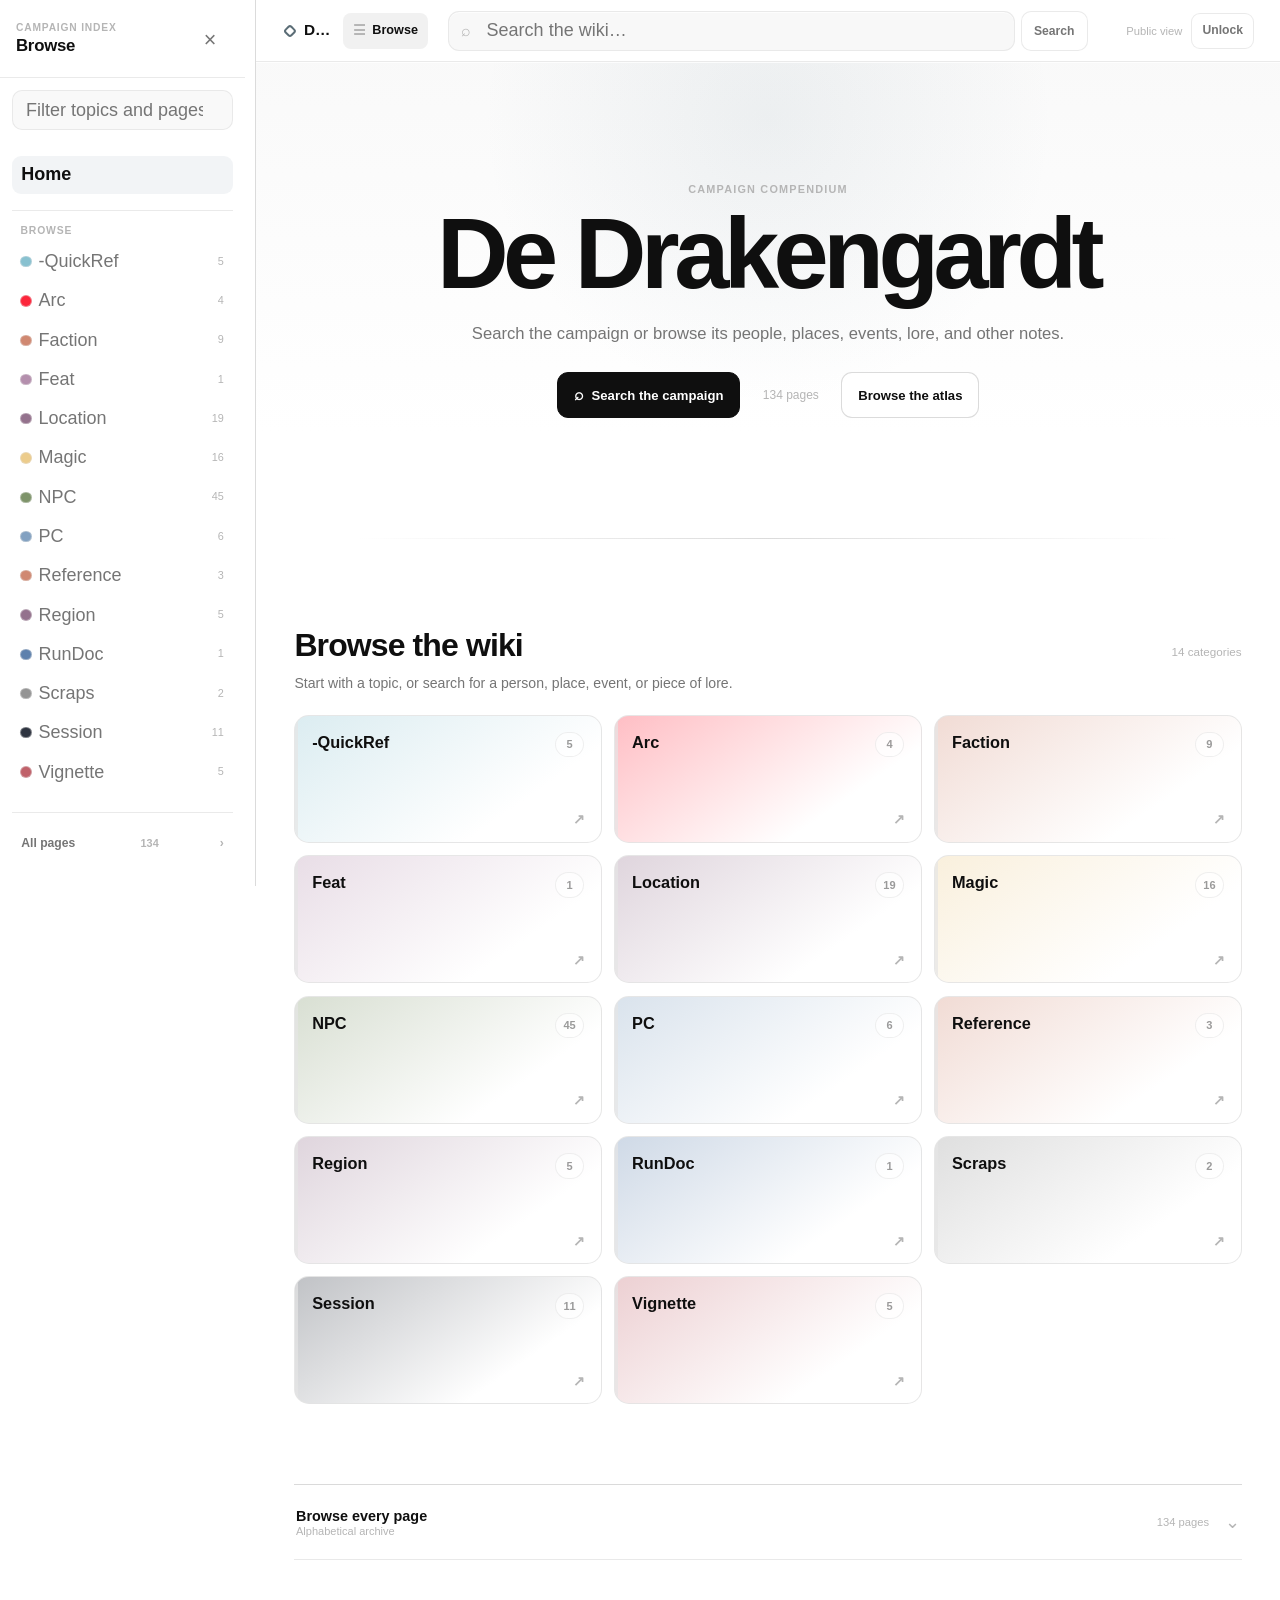
==== site/index.html @ 0fecdc74 "Publish dndwiki generated site" ====
<!doctype html>
<html lang="en" style="color-scheme: light">
<head>
  <meta charset="utf-8">
  <meta name="viewport" content="width=device-width, initial-scale=1">
  <meta name="color-scheme" content="light">
  <meta name="description" content="dndwiki campaign wiki">
  <title>dndwiki</title>
  <link rel="stylesheet" href="./styles.css">
  <link rel="stylesheet" href="./runtime/reader-chrome-refresh.css">
  <style id="dndwiki-reader-v41-fidelity">
    /* v4.1+ fidelity/layout corrections. Authored note semantics remain in the renderer. */
    :root {
      --font-text-size: 18px;
      --dndwiki-persistent-browse-width: clamp(16rem, 20vw, 20rem);
    }

    .dndwiki-shell .dndwiki-search-shortcut {
      display: none !important;
    }

    /*
      Keep the search row, generated page header, article body, empty states, and
      result surface on one canonical reading axis. Percentage-based Minimal
      reading width is allowed only where the containing width matches the page
      layout, so it cannot shrink against an unrelated masthead grid track.
    */
    .dndwiki-shell .dndwiki-search,
    .dndwiki-shell .dndwiki-main > .dndwiki-page-header,
    .dndwiki-shell .dndwiki-page,
    .dndwiki-shell .dndwiki-empty,
    .dndwiki-shell .dndwiki-missing,
    .dndwiki-shell .dndwiki-gated {
      width: var(--dndwiki-reading-max) !important;
      max-width: 100% !important;
      margin-inline: auto;
    }

    .dndwiki-shell .dndwiki-search {
      justify-self: center !important;
    }

    .dndwiki-shell .dndwiki-topbar .dndwiki-search input {
      padding-right: 2.25rem !important;
    }

    /* Search results inherit the exact search-row edges instead of opening as
       a separately centered floating width. */
    .dndwiki-shell .dndwiki-search [data-dndwiki-search-results] > .dndwiki-search-results {
      position: static !important;
      inset: auto !important;
      width: 100% !important;
      max-width: none !important;
      margin: 0 !important;
      transform: none !important;
    }

    @media (min-width: 981px) {
      .dndwiki-shell .dndwiki-topbar {
        grid-template-columns: minmax(0, 1fr) minmax(19rem, var(--line-width)) minmax(0, 1fr) !important;
      }

      .dndwiki-shell .dndwiki-search {
        width: 100% !important;
      }
    }

    @media (max-width: 980px) {
      .dndwiki-shell .dndwiki-topbar {
        padding-inline: clamp(1rem, 3vw, 2.75rem) !important;
      }

      .dndwiki-shell .dndwiki-search {
        width: var(--dndwiki-reading-max) !important;
        max-width: 100% !important;
      }
    }

    @media (max-width: 860px) {
      .dndwiki-shell .dndwiki-topbar {
        padding-inline: clamp(.85rem, 3.5vw, 1.4rem) !important;
      }
    }

    .dndwiki-shell .dndwiki-main,
    .dndwiki-shell .dndwiki-main > .dndwiki-page-header,
    .dndwiki-shell .dndwiki-page {
      min-width: 0;
      max-width: 100%;
    }

    .dndwiki-shell .dndwiki-page-header h1 {
      width: 100%;
      max-width: 100% !important;
      font-size: clamp(1.55rem, 2.3vw, 2.15rem) !important;
      line-height: 1.12 !important;
      letter-spacing: -.025em !important;
      white-space: normal;
      overflow-wrap: anywhere;
      word-break: normal;
    }

    .dndwiki-shell .dndwiki-page p,
    .dndwiki-shell .dndwiki-page li {
      text-align: justify;
      text-align-last: left;
    }

    .dndwiki-shell .dndwiki-page ul,
    .dndwiki-shell .dndwiki-page ol {
      padding-inline-start: 1.8em;
    }

    .dndwiki-shell .dndwiki-page li {
      margin-block: .075em;
    }

    .dndwiki-shell .dndwiki-page li::marker {
      color: var(--text-faint);
      font-size: .88em;
    }

    .dndwiki-shell .dndwiki-page li > ul,
    .dndwiki-shell .dndwiki-page li > ol {
      position: relative;
      margin-block: .18em .28em !important;
      padding-inline-start: 1.9em !important;
    }

    .dndwiki-shell .dndwiki-page li > ul::before,
    .dndwiki-shell .dndwiki-page li > ol::before {
      content: '';
      position: absolute;
      top: .12em;
      bottom: .12em;
      left: -1em;
      width: 1px;
      background: var(--background-modifier-border);
      pointer-events: none;
    }

    /* v4.5: desktop browse becomes a real persistent workspace column. Padding
       the shell reduces its content box, so the masthead and article remain
       centered in the space that is actually available after the nav column. */
    @media (min-width: 1100px) {
      .dndwiki-shell[data-dndwiki-browse-persistent][data-dndwiki-browse-open] {
        box-sizing: border-box;
        padding-left: var(--dndwiki-persistent-browse-width);
      }

      .dndwiki-shell[data-dndwiki-browse-persistent] .dndwiki-primary-nav {
        width: var(--dndwiki-persistent-browse-width) !important;
        max-width: var(--dndwiki-persistent-browse-width) !important;
        box-shadow: none !important;
      }

      .dndwiki-shell[data-dndwiki-browse-persistent][data-dndwiki-browse-open] .dndwiki-browse-scrim {
        display: none !important;
      }

      body:has(.dndwiki-shell[data-dndwiki-browse-persistent][data-dndwiki-browse-open]) {
        overflow: auto !important;
      }
    }

    /* Continue Exploring belongs to the same reading column as the note. */
    .dndwiki-shell .dndwiki-main > .dndwiki-sidebar[data-dndwiki-context-footer] {
      width: var(--dndwiki-reading-max) !important;
      max-width: 100% !important;
      margin-inline: auto !important;
    }

    /* At wide reader sizes the outline occupies the otherwise-empty right
       column without shifting the centered article. The modern-layout class
       intentionally raises specificity above the reader stylesheet that is
       moved last at runtime; otherwise its display:block !important wins the
       cascade and drops this rail below the article. */
    @media (min-width: 1200px) {
      .dndwiki-shell .dndwiki-layout.dndwiki-modern-layout:has(> .dndwiki-outline-rail) {
        display: grid !important;
        grid-template-columns: minmax(0, 1fr) minmax(0, var(--line-width)) minmax(0, 1fr) !important;
        align-items: start;
      }

      .dndwiki-shell .dndwiki-layout:has(> .dndwiki-outline-rail) > .dndwiki-main {
        grid-column: 1 / -1;
        grid-row: 1;
        min-width: 0;
      }

      .dndwiki-shell .dndwiki-outline-rail {
        grid-column: 3;
        grid-row: 1;
        position: sticky;
        top: 5.2rem;
        z-index: 2;
        width: min(15rem, calc(100% - 1rem));
        max-height: calc(100vh - 6.4rem);
        margin: 2.25rem 0 0 1rem;
        overflow: auto;
        align-self: start;
      }

      .dndwiki-shell .dndwiki-outline-rail .dndwiki-page-outline {
        margin: 0;
        padding: .2rem 0 .65rem;
        border-top: 0;
        border-bottom: 1px solid var(--dndwiki-soft-line);
      }

      .dndwiki-shell .dndwiki-outline-rail .dndwiki-toc-list {
        display: block !important;
      }

      .dndwiki-shell .dndwiki-outline-rail .dndwiki-toc-list li + li {
        margin-top: .08rem;
      }
    }

    .dndwiki-shell .dndwiki-toc-link[aria-current="location"] {
      background: var(--dndwiki-soft-accent);
      color: var(--text-normal);
      box-shadow: inset 2px 0 0 color-mix(in srgb, var(--interactive-accent) 72%, var(--text-normal));
      font-weight: 650;
    }

    @media (max-width: 620px) {
      .dndwiki-shell .dndwiki-page-header h1 {
        font-size: clamp(1.45rem, 6.5vw, 1.95rem) !important;
      }
    }
  </style>
</head>
<body>
  <div id="dndwiki-app" class="dndwiki-loading" aria-live="polite">Loading wiki…</div>
  <script type="module" src="./runtime/wiki-shell-entry.mjs"></script>
  <script type="module" src="./runtime/tag-taxonomy-chrome.mjs"></script>
  <script type="module" src="./runtime/reader-chrome-refresh.mjs"></script>
</body>
</html>
---- site/styles.css ----
:root {
  color-scheme: light dark;
  font-family: -apple-system, BlinkMacSystemFont, "Segoe UI", Roboto, Inter, Ubuntu, sans-serif;

  /* Obsidian Minimal semantic palette. */
  --background-primary: light-dark(#fff, hsl(0 0% 15%));
  --background-primary-alt: light-dark(hsl(0 0% 96%), hsl(0 0% 13%));
  --background-secondary: light-dark(hsl(0 0% 96%), hsl(0 0% 13%));
  --background-modifier-border: light-dark(hsl(0 0% 90%), hsl(0 0% 21%));
  --background-modifier-border-hover: light-dark(hsl(0 0% 84%), hsl(0 0% 27%));
  --background-modifier-hover: light-dark(hsla(0 0% 46% / .12), hsla(0 0% 55% / .12));
  --text-normal: light-dark(hsl(0 0% 6%), hsl(0 0% 82%));
  --text-muted: light-dark(hsl(0 0% 46%), hsl(0 0% 60%));
  --text-faint: light-dark(hsl(0 0% 71%), hsl(0 0% 35%));
  --text-accent: light-dark(hsl(201 17% 50%), hsl(201 17% 60%));
  --text-accent-hover: light-dark(hsl(201 17% 42%), hsl(201 17% 68%));
  --interactive-accent: light-dark(hsl(201 17% 56%), hsl(201 17% 55%));
  --text-highlight-bg: light-dark(rgba(255,225,0,.5), rgba(255,177,80,.3));
  --text-selection: light-dark(hsla(201 50% 76% / .3), hsla(201 50% 40% / .3));
  --divider-color: var(--background-modifier-border);
  --danger: light-dark(#b3261e, #ff8a80);

  /* Minimal reading defaults plus the user's reading-view snippets. */
  --font-text-size: 16px;
  --line-width: 40rem;
  --line-height: 1.5;
  --max-width: 88%;
  --p-spacing: 1.75rem;
  --heading-spacing: 2em;
  --h1-size: 1.35em;
  --h2-size: 1.05em;
  --h3-size: 1em;
  --h4-size: .9em;
  --h5-size: .85em;
  --h6-size: .85em;
  --h1-weight: 600;
  --h2-weight: 600;
  --h3-weight: 500;
  --h4-weight: 500;
  --h5-weight: 500;
  --h6-weight: 400;
  --dan-h1-before: calc(var(--font-text-size) * 4);
  --dan-h1-after: var(--font-text-size);
  --blockquote-outset-small: .55rem;
  --blockquote-radius-small: 6px;
  --h1-title-outset: clamp(14px, 2vw, 28px);
  --radius-s: 4px;
  --radius-m: 6px;

  background: var(--background-primary);
  color: var(--text-normal);
}

* { box-sizing: border-box; }
html { min-width: 320px; background: var(--background-primary); }
body { margin: 0; min-height: 100vh; background: var(--background-primary); color: var(--text-normal); font-size: var(--font-text-size); }
a { color: var(--text-accent); text-underline-offset: .16em; }
a:hover { color: var(--text-accent-hover); }
button, input { font: inherit; }
button, input[type="submit"] { min-height: 32px; }
button, .dndwiki-button {
  border: 1px solid var(--background-modifier-border);
  border-radius: var(--radius-s);
  background: var(--background-secondary);
  color: var(--text-normal);
  padding: .35rem .65rem;
  cursor: pointer;
}
button:hover, .dndwiki-button:hover { background: var(--background-modifier-hover); border-color: var(--background-modifier-border-hover); }
:focus-visible { outline: 2px solid var(--interactive-accent); outline-offset: 2px; }
::selection { background: var(--text-selection); }

.dndwiki-loading, .dndwiki-error { max-width: 48rem; margin: 4rem auto; padding: 1rem 1.25rem; }
.dndwiki-error { color: var(--danger); }
/* The loading marker remains on the mount node after boot; never let it constrain the real shell. */
.dndwiki-loading:has(.dndwiki-shell) { max-width: none; margin: 0; padding: 0; }

.dndwiki-shell { min-height: 100vh; display: grid; grid-template-rows: auto 1fr; background: var(--background-primary); }
.dndwiki-topbar {
  position: sticky; top: 0; z-index: 10;
  min-height: 48px;
  display: grid; grid-template-columns: minmax(11rem,.7fr) minmax(14rem,1.6fr) auto;
  align-items: center; gap: .75rem;
  padding: .45rem clamp(.75rem,2vw,1.5rem);
  border-bottom: 1px solid var(--divider-color);
  background: color-mix(in srgb, var(--background-primary) 96%, transparent);
  backdrop-filter: blur(12px);
}
.dndwiki-brand { min-width: 0; }
.dndwiki-brand a { color: var(--text-normal); text-decoration: none; font-weight: 600; }
.dndwiki-brand small { display: block; margin-top: .05rem; color: var(--text-muted); font-size: .72rem; white-space: nowrap; overflow: hidden; text-overflow: ellipsis; }
.dndwiki-search { position: relative; }
.dndwiki-search input {
  width: 100%; min-height: 32px;
  border: 1px solid var(--background-modifier-border); border-radius: var(--radius-m);
  background: var(--background-secondary); color: var(--text-normal); padding: .3rem .65rem;
}
.dndwiki-search input::placeholder { color: var(--text-muted); }
.dndwiki-access { display: flex; justify-content: flex-end; gap: .5rem; align-items: center; }
.dndwiki-access-status { color: var(--text-muted); font-size: .78rem; white-space: nowrap; }

.dndwiki-layout {
  width: min(100%,84rem); margin: 0 auto;
  padding: clamp(1.5rem,3vw,2.5rem) clamp(1rem,3vw,2.25rem) 4rem;
  display: grid; grid-template-columns: minmax(0,1fr) minmax(14rem,18rem);
  gap: clamp(1.5rem,4vw,3rem); align-items: start;
}
.dndwiki-layout:not(:has(#dndwiki-links-heading, #dndwiki-backlinks-heading)) { grid-template-columns: minmax(0,1fr); }
.dndwiki-layout.dndwiki-modern-layout:not(:has(#dndwiki-links-heading, #dndwiki-backlinks-heading)) { grid-template-columns: minmax(13rem,17rem) minmax(0,1fr) !important; }
.dndwiki-main { min-width: 0; }

/* Page body = Minimal reading view, not a separate site theme. */
.dndwiki-page {
  width: min(var(--line-width),var(--max-width)); max-width: 100%; margin: 0 auto;
  color: var(--text-normal); font-size: var(--font-text-size); line-height: var(--line-height);
  overflow-wrap: normal; word-break: normal; hyphens: none;
}
.dndwiki-page > :first-child { margin-top: 0 !important; }
.dndwiki-page p { margin-block: 0 var(--p-spacing); }
.dndwiki-page h1, .dndwiki-page h2, .dndwiki-page h3, .dndwiki-page h4, .dndwiki-page h5, .dndwiki-page h6 { color: var(--text-normal); line-height: 1.2; font-style: normal; }
.dndwiki-page h1 { margin-block: var(--dan-h1-before) var(--dan-h1-after); font-size: var(--h1-size); font-weight: var(--h1-weight); }
.dndwiki-page h2 { margin: var(--heading-spacing) 0 .75em; font-size: var(--h2-size); font-weight: var(--h2-weight); }
.dndwiki-page h3 { margin: var(--heading-spacing) 0 .65em; font-size: var(--h3-size); font-weight: var(--h3-weight); }
.dndwiki-page h4 { margin: var(--heading-spacing) 0 .6em; font-size: var(--h4-size); font-weight: var(--h4-weight); }
.dndwiki-page h5 { margin: var(--heading-spacing) 0 .55em; font-size: var(--h5-size); font-weight: var(--h5-weight); font-variant: small-caps; }
.dndwiki-page h6 { margin: var(--heading-spacing) 0 .5em; font-size: var(--h6-size); font-weight: var(--h6-weight); font-variant: small-caps; }
.dndwiki-page ul, .dndwiki-page ol { padding-inline-start: 2em; margin-block: .75em var(--p-spacing); }
.dndwiki-page li { margin-block: .075em; }
.dndwiki-page hr { border: 0; border-top: 1px solid var(--background-modifier-border); margin: 2rem 0; }
.dndwiki-page img { max-width: 100%; height: auto; border-radius: 4px; }
.dndwiki-page pre { max-width: 100%; overflow: auto; padding: .75rem 1rem; border: 0; border-radius: var(--radius-s); background: var(--background-secondary); }
.dndwiki-page code { font-family: "Cascadia Code","SFMono-Regular",Consolas,monospace; font-size: .9em; background: var(--background-secondary); border-radius: 3px; padding: .1em .25em; }
.dndwiki-page pre code { padding: 0; background: transparent; }
.dndwiki-page table { width: 100%; border-collapse: collapse; display: block; overflow-x: auto; margin: 0 0 var(--p-spacing); }
.dndwiki-page th, .dndwiki-page td { border: 1px solid var(--background-modifier-border); padding: .45em .65em; vertical-align: middle; }
.dndwiki-page th { font-weight: 600; }
.dndwiki-page tbody tr:nth-child(even) { background: var(--background-secondary); }

/* User snippet: rounded, borderless blockquotes on Minimal's secondary surface. */
.dndwiki-page blockquote {
  margin: 0 calc(var(--blockquote-outset-small) * -1) var(--p-spacing);
  padding: .35em var(--blockquote-outset-small);
  border: 0; border-radius: var(--blockquote-radius-small);
  background: var(--background-secondary); color: var(--text-normal);
}
.dndwiki-page blockquote > :last-child { margin-bottom: 0; }

/* User snippet: special story/battle/ideation H1 blocks when those marks are present. */
.dndwiki-page h1:has(mark.story), .dndwiki-page h1:has(mark.battle), .dndwiki-page h1:has(mark.ideation) {
  position: relative; box-sizing: border-box; border-radius: 8px;
  padding: 1em .6em; margin-block: 4em 1em; line-height: 1.25; font-weight: 900;
  background: transparent; overflow: visible; z-index: 0;
}
.dndwiki-page h1:has(mark.story)::before, .dndwiki-page h1:has(mark.battle)::before, .dndwiki-page h1:has(mark.ideation)::before {
  content: ""; position: absolute; inset: 0 calc(-1 * var(--h1-title-outset)); border-radius: 8px;
  background: var(--h1-title-bg); pointer-events: none; z-index: -1;
}
.dndwiki-page h1:has(mark.story) { --h1-title-bg: rgba(252,231,255,1); }
.dndwiki-page h1:has(mark.battle) { --h1-title-bg: rgba(255,171,64,.35); }
.dndwiki-page h1:has(mark.ideation) { --h1-title-bg: rgba(255,245,222,1); }
.dndwiki-page h1 mark.story, .dndwiki-page h1 mark.battle, .dndwiki-page h1 mark.ideation { background: transparent; color: #1e1e1e; padding: 0; font-weight: 900; }
.dndwiki-page h1 mark.story::before { content: "✦ "; }
.dndwiki-page h1 mark.battle::before { content: "♜ "; }
.dndwiki-page h1 mark.ideation::before { content: "◐ "; }
.dndwiki-page mark:not(.story):not(.battle):not(.ideation) { background: var(--text-highlight-bg); color: inherit; padding: 0 .1em; }

/* Obsidian-shaped callouts so snippet-authored callouts have the expected DOM vocabulary. */
.dndwiki-page .callout { --callout-color: var(--text-accent); margin: 1rem 0 var(--p-spacing); border-left: 3px solid var(--callout-color); border-radius: var(--radius-m); background: var(--background-secondary); overflow: hidden; }
.dndwiki-page .callout-title { padding: .55rem .75rem .25rem; color: var(--callout-color); font-weight: 600; }
.dndwiki-page .callout-content { padding: .25rem .75rem .65rem; }
.dndwiki-page .callout-content > :last-child { margin-bottom: 0; }

/* User skills-table snippet. */
.dndwiki-page .callout[data-callout="skills"] { --skills-table-extra: clamp(32px,16vw,260px); background: transparent; border: 0; box-shadow: none; padding: 0; margin: 1em max(calc(-1 * var(--skills-table-extra)),calc((100vw - 100%) / -2 + 1rem)); }
.dndwiki-page .callout[data-callout="skills"] > .callout-title { display: none; }
.dndwiki-page .callout[data-callout="skills"] > .callout-content { margin: 0; padding: 0; overflow-x: auto; }
.dndwiki-page .callout[data-callout="skills"] table { width: 100%; max-width: none; table-layout: fixed; margin-inline: auto; }
.dndwiki-page .callout[data-callout="skills"] table th { font-weight: 400; }
.dndwiki-page .callout[data-callout="skills"] table tbody td:first-child { font-weight: 700; }

/* User D&D character-sheet snippet (Reading View rules). */
.dndwiki-page .dd5e-sheet,
.dndwiki-page .dd5e-sheet * { box-sizing: border-box !important; }
.dndwiki-page .dd5e-sheet {
  width: 100% !important;
  max-width: 980px !important;
  min-width: 0 !important;
  margin: 0 auto !important;
  overflow-x: hidden !important;
  font-family: inherit;
  color: var(--text-normal);
}
.dndwiki-page .dd5e-sheet table {
  width: 100% !important;
  max-width: 100% !important;
  min-width: 0 !important;
  display: table !important;
  table-layout: fixed !important;
  border-collapse: collapse !important;
  margin: 0 !important;
  overflow: visible;
}
.dndwiki-page .dd5e-sheet th,
.dndwiki-page .dd5e-sheet td {
  border: 1px solid var(--background-modifier-border) !important;
  padding: .45em .65em !important;
  vertical-align: middle !important;
  overflow-wrap: anywhere !important;
  word-break: normal !important;
}
.dndwiki-page .dd5e-sheet tbody tr:nth-child(even) { background: transparent; }
.dndwiki-page .dd5e-title { text-align: center; font-size: 1.15em; font-weight: 600; margin: 0 0 1.25rem; }
.dndwiki-page .dd5e-card-grid {
  display: grid !important;
  grid-template-columns: repeat(4,minmax(0,1fr)) !important;
  gap: .75rem !important;
  width: 100% !important;
  min-width: 0 !important;
  margin-bottom: .9rem !important;
}
.dndwiki-page .dd5e-card {
  min-width: 0 !important;
  border: 1px solid var(--background-modifier-border);
  padding: 1rem .6rem;
  text-align: center;
  overflow: hidden;
}
.dndwiki-page .dd5e-card-label { color: var(--text-muted); font-weight: 800; text-transform: uppercase; font-size: .88em; line-height: 1.1; }
.dndwiki-page .dd5e-card-value { font-size: 2em; font-weight: 800; line-height: 1.15; margin: .2em 0; }
.dndwiki-page .dd5e-ability-grid {
  display: grid !important;
  grid-template-columns: repeat(6,minmax(0,1fr)) !important;
  gap: .65rem !important;
  width: 100% !important;
  min-width: 0 !important;
  margin-bottom: 1rem !important;
}
.dndwiki-page .dd5e-ability-card {
  min-width: 0 !important;
  border: 1px solid var(--background-modifier-border);
  text-align: center;
  padding: .8rem .35rem;
  overflow: hidden;
}
.dndwiki-page .dd5e-ability-name { color: var(--text-muted); font-weight: 800; text-transform: uppercase; font-size: .82em; }
.dndwiki-page .dd5e-ability-mod { font-size: 2em; line-height: 1.1; margin: .2em 0; }
.dndwiki-page .dd5e-ability-score {
  display: inline-block;
  background: var(--background-secondary);
  border: 1px solid var(--background-modifier-border);
  font-size: .9em;
  font-weight: 800;
  padding: .15em .5em;
}
.dndwiki-page .dd5e-main {
  display: grid !important;
  grid-template-columns: minmax(0,1fr) minmax(0,.95fr) !important;
  gap: 1rem !important;
  width: 100% !important;
  min-width: 0 !important;
  align-items: start;
}
.dndwiki-page .dd5e-left,
.dndwiki-page .dd5e-right,
.dndwiki-page .dd5e-section { min-width: 0 !important; max-width: 100% !important; overflow-x: hidden !important; }
.dndwiki-page .dd5e-section { border: 1px solid var(--background-modifier-border); margin-bottom: 1rem; }
.dndwiki-page .dd5e-section-title {
  font-size: 1.15em;
  font-weight: 900;
  text-transform: uppercase;
  padding: .75rem .85rem;
  border-bottom: 1px solid var(--background-modifier-border);
}
.dndwiki-page .dd5e-section-body { padding: .75rem .85rem; min-width: 0 !important; }
.dndwiki-page .dd5e-save-table td { font-size: .95em; }
.dndwiki-page .dd5e-save-name { font-weight: 800; }
.dndwiki-page .dd5e-save-bonus { text-align: center; }
.dndwiki-page .dd5e-prof-dot {
  display: inline-block;
  width: .7em;
  height: .7em;
  border-radius: 50%;
  border: 2px solid #aaa;
  margin-right: .35em;
  vertical-align: -.05em;
}
.dndwiki-page .dd5e-prof-dot.filled { background: currentColor; border-color: currentColor; }
.dndwiki-page .dd5e-save-notes,
.dndwiki-page .dd5e-lang-list,
.dndwiki-page .dd5e-physical-list { font-size: .85em; line-height: 1.35; margin: .75rem 0 0 1.1rem; padding: 0; }
.dndwiki-page .dd5e-save-notes li,
.dndwiki-page .dd5e-lang-list li,
.dndwiki-page .dd5e-physical-list li { margin: .25em 0; }
.dndwiki-page .dd5e-senses-table td:first-child { color: var(--text-muted); font-weight: 800; text-transform: uppercase; font-size: .8em; }
.dndwiki-page .dd5e-senses-table td:last-child { width: 5.5rem; text-align: right; font-size: .85em; font-weight: 800; }
.dndwiki-page .dd5e-skills-table th { color: var(--text-muted); font-weight: 800; text-transform: uppercase; text-align: left; font-size: .8em; }
.dndwiki-page .dd5e-skills-table td { font-size: .9em; }
.dndwiki-page .dd5e-skills-table th:nth-child(1),
.dndwiki-page .dd5e-skills-table td:nth-child(1) { width: 3.2rem; text-align: center; }
.dndwiki-page .dd5e-skills-table th:nth-child(2),
.dndwiki-page .dd5e-skills-table td:nth-child(2) { width: 4rem; text-align: center; }
.dndwiki-page .dd5e-skills-table th:nth-child(4),
.dndwiki-page .dd5e-skills-table td:nth-child(4) { width: 4.5rem; text-align: center; }
.dndwiki-page .dd5e-skill-name { font-weight: 800; }
.dndwiki-page .dd5e-section-body:has(> .dd5e-save-table),
.dndwiki-page .dd5e-section-body:has(> .dd5e-senses-table),
.dndwiki-page .dd5e-section-body:has(> .dd5e-skills-table) { padding: 0 !important; }
.dndwiki-page .dd5e-section-body:has(> .dd5e-save-table) > .dd5e-save-notes { margin: .55rem .85rem .65rem 1.65rem !important; padding: 0 !important; }
.dndwiki-page .dd5e-section-body:has(> .dd5e-lang-list),
.dndwiki-page .dd5e-section-body:has(> .dd5e-physical-list) { padding: .45rem .85rem .55rem !important; }
.dndwiki-page .dd5e-save-notes,
.dndwiki-page .dd5e-lang-list,
.dndwiki-page .dd5e-physical-list { margin-top: .35rem !important; margin-bottom: 0 !important; padding-top: 0 !important; padding-bottom: 0 !important; }
.dndwiki-page .dd5e-lang-list,
.dndwiki-page .dd5e-physical-list { margin-left: .95rem !important; padding-left: 0 !important; }
.dndwiki-page .dd5e-save-notes li,
.dndwiki-page .dd5e-lang-list li,
.dndwiki-page .dd5e-physical-list li { margin-top: .15rem !important; margin-bottom: .15rem !important; padding-top: 0 !important; padding-bottom: 0 !important; }
.dndwiki-page .dd5e-save-table,
.dndwiki-page .dd5e-senses-table,
.dndwiki-page .dd5e-skills-table { margin: 0 !important; }

/* Navigation follows the same flat, quiet hierarchy as an Obsidian side pane. */
.dndwiki-sidebar { position: sticky; top: 4.25rem; display: grid; gap: 0; padding-left: 1.25rem; border-left: 1px solid var(--divider-color); color: var(--text-muted); }
.dndwiki-sidebar .dndwiki-card:has(#dndwiki-access-heading) { display: none; }
.dndwiki-sidebar:not(:has(#dndwiki-links-heading, #dndwiki-backlinks-heading)) { display: none; }
.dndwiki-card { border: 0; border-radius: 0; background: transparent; padding: .85rem 0; }
.dndwiki-card + .dndwiki-card { border-top: 1px solid var(--divider-color); }
.dndwiki-card h2 { margin: 0 0 .6rem; font-size: .72rem; font-weight: 600; text-transform: uppercase; letter-spacing: .05em; color: var(--text-muted); }
.dndwiki-link-list { list-style: none; padding: 0; margin: 0; display: grid; gap: .2rem; }
.dndwiki-link-list a { display: block; min-height: 28px; padding: .3rem .45rem; margin-inline: -.45rem; border-radius: var(--radius-s); color: var(--text-muted); text-decoration: none; }
.dndwiki-link-list a:hover { color: var(--text-normal); background: var(--background-modifier-hover); }
.dndwiki-meta { color: var(--text-muted); font-size: .78rem; }

.dndwiki-gated, .dndwiki-missing, .dndwiki-empty {
  width: min(var(--line-width),var(--max-width)); max-width: 100%; margin: 8vh auto 0; padding: 1rem 1.1rem;
  border: 1px solid var(--background-modifier-border); border-radius: var(--radius-m); background: var(--background-secondary);
}
.dndwiki-gated h1, .dndwiki-missing h1, .dndwiki-empty h1 { margin-top: 0; }
.dndwiki-key-form { display: grid; grid-template-columns: minmax(0,1fr) auto; gap: .5rem; margin-top: .75rem; }
.dndwiki-key-form input { min-height: 32px; width: 100%; border: 1px solid var(--background-modifier-border); border-radius: var(--radius-s); background: var(--background-primary); color: var(--text-normal); padding: .35rem .5rem; }
.dndwiki-form-error { color: var(--danger); margin: .45rem 0 0; }

.dndwiki-search-results { width: min(var(--line-width),var(--max-width)); max-width: 100%; margin: 0 auto 1.4rem; border: 1px solid var(--background-modifier-border); border-radius: var(--radius-m); background: var(--background-secondary); overflow: hidden; }
.dndwiki-search-results h2 { margin: 0; padding: .65rem .75rem; font-size: .78rem; font-weight: 600; color: var(--text-muted); border-bottom: 1px solid var(--divider-color); }
.dndwiki-search-results ul { list-style: none; margin: 0; padding: 0; }
.dndwiki-search-results li + li { border-top: 1px solid var(--divider-color); }
.dndwiki-search-results a { display: block; padding: .7rem .75rem; text-decoration: none; color: var(--text-normal); }
.dndwiki-search-results a:hover { background: var(--background-modifier-hover); }
.dndwiki-search-results strong { display: block; font-weight: 600; }
.dndwiki-search-results span { display: block; margin-top: .2rem; color: var(--text-muted); font-size: .8rem; }

/* Compact desktop controls, full touch targets on phones/tablets/touchscreens. */
@media (pointer: coarse) {
  button, input[type="submit"], .dndwiki-button, .dndwiki-search input, .dndwiki-key-form input { min-height: 44px !important; }
  [data-dndwiki-search-clear] { min-width: 44px !important; min-height: 44px !important; }
  .dndwiki-search input { padding-right: 3.1rem !important; }
  .dndwiki-link-list a { min-height: 44px; display: flex; align-items: center; }
}

@media (max-width: 900px) {
  .dndwiki-page .dd5e-main { grid-template-columns: 1fr !important; }
}

@media (max-width: 860px) {
  .dndwiki-topbar { grid-template-columns: minmax(0,1fr) auto; }
  .dndwiki-search { grid-column: 1 / -1; grid-row: 2; }
  .dndwiki-layout { grid-template-columns: minmax(0,1fr); padding-top: 1.25rem; }
  .dndwiki-layout.dndwiki-modern-layout:not(:has(#dndwiki-links-heading, #dndwiki-backlinks-heading)) { grid-template-columns: minmax(0,1fr) !important; }
  .dndwiki-sidebar { position: static; grid-template-columns: repeat(2,minmax(0,1fr)); border-left: 0; border-top: 1px solid var(--divider-color); padding: .5rem 0 0; gap: 0 1rem; }
  .dndwiki-card + .dndwiki-card { border-top: 0; }
  .dndwiki-card:nth-child(n+3) { border-top: 1px solid var(--divider-color); }
}

@media (max-width: 760px) {
  .dndwiki-page .dd5e-card-grid { grid-template-columns: repeat(2,minmax(0,1fr)) !important; }
  .dndwiki-page .dd5e-ability-grid { grid-template-columns: repeat(3,minmax(0,1fr)) !important; }
}

@media (max-width: 560px) {
  :root { --max-width: 100%; }
  .dndwiki-topbar { gap: .5rem; padding: .45rem .65rem; }
  .dndwiki-brand small { display: none; }
  .dndwiki-access-status { position: absolute; width: 1px; height: 1px; overflow: hidden; clip: rect(0 0 0 0); }
  button, input[type="submit"], .dndwiki-button, .dndwiki-search input, .dndwiki-key-form input { min-height: 44px !important; }
  [data-dndwiki-search-clear] { min-width: 44px !important; min-height: 44px !important; }
  .dndwiki-search input { padding-right: 3.1rem !important; }
  .dndwiki-layout { padding: 1rem .9rem 2rem; }
  .dndwiki-sidebar { grid-template-columns: minmax(0,1fr); }
  .dndwiki-card:nth-child(n+2) { border-top: 1px solid var(--divider-color); }
  .dndwiki-key-form { grid-template-columns: minmax(0,1fr); }
  .dndwiki-page h1:has(mark.story)::before, .dndwiki-page h1:has(mark.battle)::before, .dndwiki-page h1:has(mark.ideation)::before { inset-inline: -.5rem; }
}

@media (max-width: 460px) {
  .dndwiki-page .dd5e-card-grid,
  .dndwiki-page .dd5e-ability-grid { grid-template-columns: 1fr !important; }
}

@media (prefers-reduced-motion: reduce) {
  *, *::before, *::after { scroll-behavior: auto !important; transition-duration: .001ms !important; animation-duration: .001ms !important; }
}
---- site/runtime/reader-chrome-refresh.css ----
/* dndwiki reader shell v4
   Reference-driven product chrome inspired by current polished documentation
   and knowledge-base patterns. Authored .dndwiki-page content remains Obsidian-faithful. */

:root {
  --dndwiki-shell-max: 96rem;
  --dndwiki-home-max: 78rem;
  --dndwiki-reading-max: min(var(--line-width), var(--max-width));
  --dndwiki-drawer-width: min(29rem, calc(100vw - 1rem));
  --dndwiki-topbar-bg: color-mix(in srgb, var(--background-primary) 94%, transparent);
  --dndwiki-soft-line: color-mix(in srgb, var(--background-modifier-border) 82%, transparent);
  --dndwiki-soft-line-strong: color-mix(in srgb, var(--background-modifier-border-hover) 88%, transparent);
  --dndwiki-soft-hover: color-mix(in srgb, var(--background-modifier-hover) 82%, transparent);
  --dndwiki-soft-accent: color-mix(in srgb, var(--interactive-accent) 10%, transparent);
  --dndwiki-subtle-bg: color-mix(in srgb, var(--background-secondary) 58%, var(--background-primary));
  --dndwiki-panel-shadow: 0 28px 80px color-mix(in srgb, #000 18%, transparent);
  --dndwiki-card-shadow: 0 1px 2px color-mix(in srgb, #000 4%, transparent), 0 14px 40px color-mix(in srgb, #000 5%, transparent);
}

html,
body,
.dndwiki-shell {
  background: var(--background-primary);
}

body:has(.dndwiki-shell[data-dndwiki-browse-open]) {
  overflow: hidden;
}

/* ---------- Global masthead ---------- */

.dndwiki-shell .dndwiki-topbar {
  position: sticky;
  top: 0;
  z-index: 90;
  min-height: 62px;
  display: grid !important;
  grid-template-columns: minmax(14rem, 1fr) minmax(19rem, 38rem) minmax(13rem, 1fr);
  align-items: center;
  gap: clamp(.75rem, 1.6vw, 1.5rem);
  overflow: visible;
  padding: .58rem clamp(.85rem, 2vw, 1.75rem);
  border-bottom: 1px solid var(--dndwiki-soft-line);
  background: var(--dndwiki-topbar-bg);
  box-shadow: 0 1px 0 color-mix(in srgb, var(--background-primary) 74%, transparent);
  backdrop-filter: blur(18px) saturate(1.08);
}

.dndwiki-shell .dndwiki-brand {
  min-width: 0;
  display: flex;
  align-items: center;
  gap: .45rem;
  overflow: visible;
  padding-inline-start: .16rem;
}

.dndwiki-shell .dndwiki-brand::before {
  content: '';
  flex: 0 0 auto;
  width: .62rem;
  height: .62rem;
  box-sizing: border-box;
  margin: .14rem .1rem .14rem .08rem;
  border: 2px solid color-mix(in srgb, var(--interactive-accent) 70%, var(--text-normal));
  border-radius: 3px;
  transform: rotate(45deg);
}

.dndwiki-shell .dndwiki-brand > a {
  min-width: 0;
  max-width: 100%;
  flex: 0 1 auto;
  overflow: hidden;
  color: var(--text-normal);
  font-size: .96rem;
  font-weight: 720;
  letter-spacing: -.018em;
  line-height: 1.35;
  text-decoration: none;
  text-overflow: ellipsis;
  white-space: nowrap;
}

.dndwiki-shell .dndwiki-brand small {
  display: none !important;
}

.dndwiki-shell .dndwiki-browse-trigger {
  min-height: 36px;
  flex: 0 0 auto;
  display: inline-flex;
  align-items: center;
  gap: .42rem;
  padding: .35rem .6rem;
  border: 0;
  border-radius: 8px;
  background: transparent;
  color: var(--text-muted);
  font-size: .79rem;
  font-weight: 620;
  line-height: 1.2;
}

.dndwiki-shell .dndwiki-browse-trigger::before {
  content: '☰';
  color: var(--text-faint);
  font-size: .9rem;
  line-height: 1;
}

.dndwiki-shell .dndwiki-browse-trigger:hover,
.dndwiki-shell .dndwiki-browse-trigger[aria-expanded="true"] {
  background: var(--dndwiki-soft-hover);
  color: var(--text-normal);
}

/* ---------- Search / command palette ---------- */

.dndwiki-shell .dndwiki-search {
  position: relative;
  min-width: 0;
  width: min(100%, 38rem);
  justify-self: center;
  display: grid !important;
  grid-template-columns: minmax(0, 1fr) auto !important;
  gap: .35rem !important;
}

.dndwiki-shell .dndwiki-search label {
  min-width: 0;
  position: relative !important;
}

.dndwiki-shell .dndwiki-search input {
  width: 100%;
  min-width: 0;
  min-height: 40px;
  box-sizing: border-box;
  padding: .42rem 4.25rem .42rem 2.35rem !important;
  border: 1px solid var(--dndwiki-soft-line);
  border-radius: 11px;
  background: color-mix(in srgb, var(--background-secondary) 72%, var(--background-primary));
  color: var(--text-normal);
  box-shadow: inset 0 1px 0 color-mix(in srgb, var(--background-primary) 72%, transparent);
  transition: background .14s ease, border-color .14s ease, box-shadow .14s ease;
}

.dndwiki-shell .dndwiki-search label::before {
  content: '⌕';
  position: absolute;
  left: .82rem;
  top: 50%;
  z-index: 1;
  color: var(--text-faint);
  font-size: 1rem;
  line-height: 1;
  transform: translateY(-52%);
  pointer-events: none;
}

.dndwiki-shell .dndwiki-search input:hover {
  border-color: var(--background-modifier-border-hover);
}

.dndwiki-shell .dndwiki-search input:focus {
  border-color: color-mix(in srgb, var(--interactive-accent) 56%, var(--background-modifier-border));
  background: var(--background-primary);
  box-shadow: 0 0 0 3px var(--dndwiki-soft-accent), 0 10px 28px color-mix(in srgb, #000 7%, transparent);
  outline: none;
}

.dndwiki-shell .dndwiki-search-shortcut {
  position: absolute;
  right: .62rem;
  top: 50%;
  display: inline-flex;
  align-items: center;
  min-height: 22px;
  padding: 0 .42rem;
  border: 1px solid var(--dndwiki-soft-line);
  border-bottom-color: var(--dndwiki-soft-line-strong);
  border-radius: 6px;
  background: var(--background-primary);
  color: var(--text-faint);
  font-size: .65rem;
  font-weight: 650;
  line-height: 1;
  transform: translateY(-50%);
  pointer-events: none;
}

.dndwiki-shell .dndwiki-search > button[type="submit"] {
  min-height: 40px;
  box-sizing: border-box;
  padding-inline: .78rem;
  border: 1px solid var(--dndwiki-soft-line);
  border-radius: 10px;
  background: var(--background-primary);
  color: var(--text-muted);
  font-size: .76rem;
  font-weight: 650;
}

.dndwiki-shell .dndwiki-search > button[type="submit"]:hover {
  border-color: var(--dndwiki-soft-line-strong);
  color: var(--text-normal);
  background: var(--dndwiki-soft-hover);
}

.dndwiki-shell .dndwiki-search-results {
  position: fixed !important;
  z-index: 120;
  top: 70px;
  left: 50%;
  width: min(46rem, calc(100vw - 1.5rem)) !important;
  max-height: min(72vh, 42rem);
  margin: 0 !important;
  overflow: hidden auto;
  border: 1px solid var(--dndwiki-soft-line-strong);
  border-radius: 16px;
  background: var(--background-primary);
  box-shadow: var(--dndwiki-panel-shadow);
  transform: translateX(-50%);
}

.dndwiki-shell .dndwiki-search-results h2 {
  position: sticky;
  top: 0;
  z-index: 2;
  margin: 0;
  padding: .82rem 1rem .72rem;
  border-bottom: 1px solid var(--dndwiki-soft-line);
  background: color-mix(in srgb, var(--background-primary) 96%, transparent);
  color: var(--text-muted);
  font-size: .73rem;
  font-weight: 650;
  letter-spacing: .01em;
  backdrop-filter: blur(10px);
}

.dndwiki-shell .dndwiki-search-results ul {
  margin: 0;
  padding: .45rem;
  list-style: none;
}

.dndwiki-shell .dndwiki-search-results li + li {
  margin-top: .08rem;
}

.dndwiki-shell .dndwiki-search-results a {
  min-width: 0;
  display: grid;
  gap: .18rem;
  overflow-wrap: anywhere;
  padding: .68rem .74rem;
  border-radius: 10px;
  color: var(--text-normal);
  text-decoration: none;
}

.dndwiki-shell .dndwiki-search-results a:hover,
.dndwiki-shell .dndwiki-search-results a:focus-visible {
  background: var(--dndwiki-soft-hover);
  outline: none;
}

.dndwiki-shell .dndwiki-search-results a strong {
  font-size: .85rem;
  font-weight: 660;
}

.dndwiki-shell .dndwiki-search-results a > span {
  color: var(--text-muted);
  font-size: .76rem;
  line-height: 1.4;
}

.dndwiki-shell .dndwiki-search-results mark {
  border-radius: 3px;
}

/* ---------- Access ---------- */

.dndwiki-shell .dndwiki-access {
  min-width: 0;
  display: flex;
  align-items: center;
  justify-self: end;
  gap: .55rem;
}

.dndwiki-shell .dndwiki-access-status {
  color: var(--text-faint);
  font-size: .7rem;
  white-space: nowrap;
}

.dndwiki-shell .dndwiki-access button,
.dndwiki-shell .dndwiki-access .dndwiki-button {
  min-height: 36px !important;
  box-sizing: border-box;
  border-radius: 9px !important;
  border-color: var(--dndwiki-soft-line);
  background: var(--background-primary);
  color: var(--text-muted);
  font-size: .76rem;
  font-weight: 650;
  line-height: 1.2;
}

.dndwiki-shell .dndwiki-access button:hover,
.dndwiki-shell .dndwiki-access .dndwiki-button:hover {
  color: var(--text-normal);
  background: var(--dndwiki-soft-hover);
}

/* ---------- Global layout ---------- */

.dndwiki-shell .dndwiki-layout.dndwiki-modern-layout,
.dndwiki-shell[data-dndwiki-route-kind="home"] .dndwiki-layout.dndwiki-modern-layout,
.dndwiki-shell[data-dndwiki-route-kind="tag"] .dndwiki-layout.dndwiki-modern-layout {
  width: min(100%, var(--dndwiki-shell-max));
  max-width: none;
  display: block !important;
  margin: 0 auto;
  padding: 0 clamp(1rem, 3vw, 2.75rem) 5rem;
}

.dndwiki-shell .dndwiki-main {
  min-width: 0;
}

/* ---------- Browse workspace ---------- */

.dndwiki-shell .dndwiki-primary-nav {
  position: fixed;
  z-index: 130;
  inset: 0 auto 0 0;
  width: var(--dndwiki-drawer-width);
  max-width: 100vw;
  max-height: none;
  display: block !important;
  overflow: auto;
  overscroll-behavior: contain;
  box-sizing: border-box;
  padding: 0 .78rem 1.5rem;
  border: 0;
  border-right: 1px solid var(--dndwiki-soft-line-strong);
  border-radius: 0;
  background: var(--background-primary);
  box-shadow: var(--dndwiki-panel-shadow);
  scrollbar-gutter: stable;
  scrollbar-width: thin;
  transform: translateX(calc(-100% - 1.5rem));
  visibility: hidden;
  transition: transform .22s cubic-bezier(.2,.8,.2,1), visibility .22s linear;
}

.dndwiki-shell[data-dndwiki-browse-open] .dndwiki-primary-nav {
  transform: translateX(0);
  visibility: visible;
}

.dndwiki-shell .dndwiki-browse-panel-head {
  position: sticky;
  top: 0;
  z-index: 3;
  min-height: 78px;
  display: flex;
  align-items: center;
  justify-content: space-between;
  gap: .75rem;
  margin-inline: -.78rem;
  padding: .9rem 1rem .78rem;
  border-bottom: 1px solid var(--dndwiki-soft-line);
  background: color-mix(in srgb, var(--background-primary) 95%, transparent);
  backdrop-filter: blur(14px);
}

.dndwiki-shell .dndwiki-browse-panel-head > div {
  min-width: 0;
  display: grid;
  gap: .14rem;
}

.dndwiki-shell .dndwiki-browse-panel-eyebrow {
  color: var(--text-faint);
  font-size: .64rem;
  font-weight: 700;
  letter-spacing: .08em;
  text-transform: uppercase;
}

.dndwiki-shell .dndwiki-browse-panel-title {
  overflow-wrap: anywhere;
  color: var(--text-normal);
  font-size: 1.05rem;
  font-weight: 720;
  letter-spacing: -.015em;
  line-height: 1.25;
}

.dndwiki-shell .dndwiki-browse-close {
  width: 38px;
  height: 38px;
  flex: 0 0 auto;
  display: grid;
  place-items: center;
  box-sizing: border-box;
  padding: 0;
  border: 0;
  border-radius: 9px;
  background: transparent;
  color: var(--text-muted);
  font-size: 1.35rem;
  line-height: 1;
}

.dndwiki-shell .dndwiki-browse-close:hover {
  background: var(--dndwiki-soft-hover);
  color: var(--text-normal);
}

.dndwiki-shell .dndwiki-browse-filter {
  position: sticky;
  top: 78px;
  z-index: 2;
  display: block;
  margin: 0 -.1rem .78rem;
  padding: .75rem .1rem .62rem;
  background: var(--background-primary);
}

.dndwiki-shell .dndwiki-browse-filter > span {
  position: absolute;
  width: 1px;
  height: 1px;
  overflow: hidden;
  clip: rect(0 0 0 0);
}

.dndwiki-shell .dndwiki-browse-filter input {
  width: 100%;
  min-width: 0;
  min-height: 40px;
  box-sizing: border-box;
  padding-inline: .78rem;
  border: 1px solid var(--dndwiki-soft-line);
  border-radius: 10px;
  background: var(--dndwiki-subtle-bg);
  color: var(--text-normal);
}

.dndwiki-shell .dndwiki-browse-filter input:focus {
  border-color: color-mix(in srgb, var(--interactive-accent) 55%, var(--background-modifier-border));
  background: var(--background-primary);
  box-shadow: 0 0 0 3px var(--dndwiki-soft-accent);
  outline: none;
}

.dndwiki-shell .dndwiki-primary-nav-section {
  padding: .2rem 0 .9rem;
}

.dndwiki-shell .dndwiki-primary-nav-section + .dndwiki-primary-nav-section {
  margin-top: .1rem;
  padding-top: .9rem;
  border-top: 1px solid var(--dndwiki-soft-line);
}

.dndwiki-shell .dndwiki-primary-nav-heading {
  margin: 0 .5rem .42rem;
  color: var(--text-faint);
  font-size: .65rem;
  font-weight: 720;
  letter-spacing: .08em;
  text-transform: uppercase;
}

.dndwiki-shell .dndwiki-primary-nav-list {
  display: grid;
  gap: .08rem;
  margin: 0;
  padding: 0;
  list-style: none;
}

.dndwiki-shell .dndwiki-primary-nav-link {
  min-width: 0;
  min-height: 38px;
  display: flex;
  align-items: center;
  gap: .48rem;
  overflow-wrap: anywhere;
  padding: .42rem .55rem;
  border-radius: 9px;
  color: var(--text-muted);
  text-decoration: none;
  line-height: 1.28;
}

.dndwiki-shell .dndwiki-primary-nav-link:hover {
  color: var(--text-normal);
  background: var(--dndwiki-soft-hover);
}

.dndwiki-shell .dndwiki-primary-nav-link[aria-current="page"] {
  color: var(--text-normal);
  background: var(--dndwiki-soft-accent);
  box-shadow: none;
  font-weight: 640;
}

.dndwiki-shell .dndwiki-primary-nav-link[aria-current="page"]::before {
  display: none !important;
}

.dndwiki-shell .dndwiki-primary-nav-tag-link {
  justify-content: space-between;
}

.dndwiki-shell .dndwiki-primary-nav-tag-name {
  min-width: 0;
  display: flex;
  align-items: center;
  gap: .5rem;
}

.dndwiki-shell .dndwiki-primary-nav-badge {
  flex: 0 0 auto;
  color: var(--text-faint);
  font-size: .68rem;
}

.dndwiki-shell .dndwiki-primary-nav-details {
  margin-top: .4rem;
  padding-top: .7rem;
  border-top: 1px solid var(--dndwiki-soft-line);
}

.dndwiki-shell .dndwiki-primary-nav-details > summary {
  min-height: 38px;
  display: flex;
  align-items: center;
  justify-content: space-between;
  gap: .65rem;
  padding: .42rem .55rem;
  border-radius: 9px;
  color: var(--text-muted);
  cursor: pointer;
  font-size: .76rem;
  font-weight: 650;
  list-style: none;
}

.dndwiki-shell .dndwiki-primary-nav-details > summary::-webkit-details-marker {
  display: none;
}

.dndwiki-shell .dndwiki-primary-nav-details > summary:hover {
  color: var(--text-normal);
  background: var(--dndwiki-soft-hover);
}

.dndwiki-shell .dndwiki-primary-nav-details[open] > .dndwiki-primary-nav-list {
  margin-top: .28rem;
}

.dndwiki-shell .dndwiki-taxonomy-children {
  margin-left: .85rem;
  border-left-color: var(--dndwiki-soft-line);
}

.dndwiki-shell .dndwiki-mobile-browse {
  display: none !important;
}

.dndwiki-shell .dndwiki-browse-scrim {
  position: fixed;
  z-index: 125;
  inset: 0;
  display: block;
  width: 100%;
  height: 100%;
  padding: 0;
  border: 0;
  border-radius: 0;
  background: color-mix(in srgb, #000 24%, transparent);
  opacity: 0;
  visibility: hidden;
  backdrop-filter: blur(2px);
  transition: opacity .18s ease, visibility .18s linear;
}

.dndwiki-shell[data-dndwiki-browse-open] .dndwiki-browse-scrim {
  opacity: 1;
  visibility: visible;
}

/* ---------- Home / discovery ---------- */

.dndwiki-shell .dndwiki-home {
  width: min(100%, var(--dndwiki-home-max));
  margin: 0 auto;
  padding: 0 0 5rem;
}

.dndwiki-shell .dndwiki-home-hero {
  position: relative;
  min-height: clamp(23rem, 53vh, 33rem);
  display: grid;
  align-content: center;
  justify-items: center;
  overflow: hidden;
  margin-inline: calc(clamp(1rem, 3vw, 2.75rem) * -1);
  padding: clamp(4rem, 9vw, 7rem) clamp(1rem, 5vw, 4rem);
  border: 0;
  border-radius: 0;
  background:
    radial-gradient(circle at 50% 12%, color-mix(in srgb, var(--interactive-accent) 11%, transparent), transparent 43%),
    linear-gradient(180deg, color-mix(in srgb, var(--background-secondary) 56%, var(--background-primary)), var(--background-primary) 78%);
  text-align: center;
}

.dndwiki-shell .dndwiki-home-hero::after {
  content: '';
  position: absolute;
  inset: auto 10% 0;
  height: 1px;
  background: linear-gradient(90deg, transparent, var(--dndwiki-soft-line-strong), transparent);
}

.dndwiki-shell .dndwiki-home-kicker,
.dndwiki-shell .dndwiki-tag-kicker {
  margin: 0 0 .72rem;
  color: var(--text-faint);
  font-size: .68rem;
  font-weight: 760;
  letter-spacing: .11em;
  text-transform: uppercase;
}

.dndwiki-shell .dndwiki-home h1 {
  max-width: 13ch;
  margin: 0;
  color: var(--text-normal);
  font-size: clamp(3rem, 8vw, 6.2rem);
  font-weight: 760;
  line-height: .96;
  letter-spacing: -.055em;
  text-wrap: balance;
}

.dndwiki-shell .dndwiki-home-intro {
  max-width: 44rem;
  margin: 1.15rem auto 0;
  color: var(--text-muted);
  font-size: clamp(.98rem, 1.3vw, 1.08rem);
  line-height: 1.65;
  text-wrap: balance;
}

.dndwiki-shell .dndwiki-home-actions {
  display: flex;
  flex-wrap: wrap;
  justify-content: center;
  gap: .62rem;
  margin-top: 1.55rem;
}

.dndwiki-shell .dndwiki-home-search,
.dndwiki-shell .dndwiki-home-browse {
  min-height: 46px;
  display: inline-flex;
  align-items: center;
  justify-content: center;
  gap: .5rem;
  padding: .55rem 1rem;
  border-radius: 11px;
  font-size: .82rem;
  font-weight: 680;
}

.dndwiki-shell .dndwiki-home-search {
  border-color: var(--text-normal);
  background: var(--text-normal);
  color: var(--background-primary);
}

.dndwiki-shell .dndwiki-home-search::before {
  content: '⌕';
  font-size: 1rem;
}

.dndwiki-shell .dndwiki-home-search:hover {
  filter: brightness(.92);
}

.dndwiki-shell .dndwiki-home-browse {
  border: 1px solid var(--dndwiki-soft-line-strong);
  background: var(--background-primary);
  color: var(--text-normal);
}

.dndwiki-shell .dndwiki-home-browse:hover {
  background: var(--dndwiki-soft-hover);
}

.dndwiki-shell .dndwiki-home-stat {
  min-height: 46px;
  display: inline-flex;
  align-items: center;
  padding: .48rem .78rem;
  border: 0;
  border-radius: 10px;
  background: transparent;
  color: var(--text-faint);
  font-size: .75rem;
}

.dndwiki-shell .dndwiki-home-section {
  margin-top: clamp(3rem, 7vw, 5.5rem);
}

.dndwiki-shell .dndwiki-home-section-head {
  display: flex;
  align-items: baseline;
  justify-content: space-between;
  gap: 1rem;
  margin-bottom: .25rem;
}

.dndwiki-shell .dndwiki-home-section h2 {
  margin: 0;
  color: var(--text-normal);
  font-size: clamp(1.35rem, 2.6vw, 2rem);
  font-weight: 720;
  letter-spacing: -.028em;
}

.dndwiki-shell .dndwiki-home-section-head > span {
  color: var(--text-faint);
  font-size: .73rem;
}

.dndwiki-shell .dndwiki-home-section-intro {
  max-width: 44rem;
  margin: .55rem 0 1.25rem;
  color: var(--text-muted);
  font-size: .88rem;
  line-height: 1.55;
}

.dndwiki-shell .dndwiki-home-categories {
  display: grid;
  grid-template-columns: repeat(3, minmax(0, 1fr));
  gap: .78rem;
  margin: 0;
  padding: 0;
  list-style: none;
}

.dndwiki-shell .dndwiki-home-category {
  position: relative;
  min-width: 0;
  min-height: 128px;
  display: grid;
  grid-template-columns: minmax(0, 1fr) auto;
  align-content: space-between;
  gap: 1rem;
  overflow: hidden;
  padding: 1rem 1.05rem;
  border: 1px solid color-mix(in srgb, var(--tag-border, var(--background-modifier-border)) 65%, var(--dndwiki-soft-line));
  border-radius: 15px;
  background:
    linear-gradient(145deg, color-mix(in srgb, var(--tag-bg, var(--background-secondary)) 30%, var(--background-primary)), var(--background-primary) 72%);
  color: var(--text-normal);
  box-shadow: 0 1px 0 color-mix(in srgb, var(--background-primary) 80%, transparent);
  text-decoration: none;
  transition: transform .16s ease, border-color .16s ease, box-shadow .16s ease;
}

.dndwiki-shell .dndwiki-home-category::before {
  content: '';
  position: absolute;
  inset: 0 auto 0 0;
  width: 3px;
  background: var(--tag-border, var(--tag-fg, var(--interactive-accent)));
  opacity: .7;
}

.dndwiki-shell .dndwiki-home-category::after {
  content: '↗';
  position: absolute;
  right: 1rem;
  bottom: .9rem;
  color: var(--text-faint);
  font-size: .85rem;
}

.dndwiki-shell .dndwiki-home-category:hover {
  border-color: color-mix(in srgb, var(--tag-border, var(--interactive-accent)) 72%, var(--background-modifier-border));
  box-shadow: var(--dndwiki-card-shadow);
  filter: none;
  transform: translateY(-2px);
  text-decoration: none;
}

.dndwiki-shell .dndwiki-home-category > span:first-child {
  min-width: 0;
  max-width: 14ch;
  align-self: start;
  overflow-wrap: anywhere;
  color: var(--text-normal);
  font-size: 1.02rem;
  font-weight: 680;
  line-height: 1.25;
  text-wrap: balance;
}

.dndwiki-shell .dndwiki-home-category-count {
  min-width: 1.8rem;
  display: inline-flex;
  align-items: center;
  justify-content: center;
  min-height: 1.6rem;
  padding: 0 .42rem;
  border: 1px solid var(--dndwiki-soft-line);
  border-radius: 999px;
  background: color-mix(in srgb, var(--background-primary) 76%, transparent);
  color: var(--text-muted);
  font-size: .69rem;
  font-weight: 680;
}

.dndwiki-shell .dndwiki-home-directory {
  margin-top: clamp(3rem, 7vw, 5rem);
  border-top: 1px solid var(--dndwiki-soft-line-strong);
  border-bottom: 1px solid var(--dndwiki-soft-line);
}

.dndwiki-shell .dndwiki-home-directory > summary {
  min-width: 0;
  min-height: 74px;
  display: flex;
  align-items: center;
  justify-content: space-between;
  gap: 1rem;
  padding: .75rem .1rem;
  cursor: pointer;
  list-style: none;
}

.dndwiki-shell .dndwiki-home-directory > summary::-webkit-details-marker {
  display: none;
}

.dndwiki-shell .dndwiki-home-directory > summary > span:first-child {
  min-width: 0;
  display: grid;
  gap: .12rem;
}

.dndwiki-shell .dndwiki-home-directory > summary strong,
.dndwiki-shell .dndwiki-home-directory > summary small {
  overflow-wrap: anywhere;
}

.dndwiki-shell .dndwiki-home-directory > summary strong {
  color: var(--text-normal);
  font-size: .9rem;
  font-weight: 680;
}

.dndwiki-shell .dndwiki-home-directory > summary small {
  color: var(--text-faint);
  font-size: .69rem;
}

.dndwiki-shell .dndwiki-home-directory > summary::after {
  content: '⌄';
  flex: 0 0 auto;
  order: 3;
  color: var(--text-faint);
  transition: transform .15s ease;
}

.dndwiki-shell .dndwiki-home-directory[open] > summary::after {
  transform: rotate(180deg);
}

.dndwiki-shell .dndwiki-home-directory-meta {
  flex: 0 0 auto;
  margin-left: auto;
  color: var(--text-faint);
  font-size: .7rem;
}

.dndwiki-shell .dndwiki-home-directory-body {
  padding: .2rem 0 1.2rem;
}

.dndwiki-shell .dndwiki-home-pages {
  display: grid;
  grid-template-columns: repeat(3, minmax(0, 1fr));
  gap: .35rem .8rem;
  margin: 0;
  padding: 0;
  list-style: none;
}

.dndwiki-shell .dndwiki-home-pages a {
  min-width: 0;
  min-height: 42px;
  display: flex;
  align-items: center;
  overflow-wrap: anywhere;
  padding: .45rem .55rem;
  border: 0;
  border-radius: 8px;
  background: transparent;
  color: var(--text-muted);
  font-size: .79rem;
  line-height: 1.3;
  text-decoration: none;
}

.dndwiki-shell .dndwiki-home-pages a:hover {
  background: var(--dndwiki-soft-hover);
  color: var(--text-normal);
}

.dndwiki-shell .dndwiki-home-empty {
  padding: 1rem;
  border: 1px dashed var(--dndwiki-soft-line-strong);
  border-radius: 12px;
  color: var(--text-muted);
}

/* ---------- Category browse ---------- */

.dndwiki-shell .dndwiki-tag-page {
  width: min(100%, 72rem);
  margin: 0 auto;
  padding: clamp(3.6rem, 8vw, 6rem) 0 5rem;
}

.dndwiki-shell .dndwiki-tag-hero {
  padding: 0 0 2rem;
  border: 0;
  border-radius: 0;
  background: transparent;
}

.dndwiki-shell .dndwiki-tag-page h1 {
  max-width: 18ch;
  margin: 0;
  overflow-wrap: anywhere;
  color: var(--text-normal);
  font-size: clamp(2.5rem, 6vw, 4.8rem);
  font-weight: 740;
  line-height: 1.04;
  letter-spacing: -.045em;
  text-wrap: balance;
}

.dndwiki-shell .dndwiki-tag-breadcrumb {
  margin-top: 1rem;
}

.dndwiki-shell .dndwiki-tag-subcategories {
  margin: .6rem 0 2.4rem;
  padding: 1.05rem 0 1.35rem;
  border-top: 1px solid var(--dndwiki-soft-line);
  border-bottom: 1px solid var(--dndwiki-soft-line);
}

.dndwiki-shell .dndwiki-tag-subcategories h2 {
  margin-bottom: .72rem;
  color: var(--text-faint);
  font-size: .67rem;
  letter-spacing: .08em;
}

.dndwiki-shell .dndwiki-tag-subcategory {
  min-height: 38px;
  border-color: var(--dndwiki-soft-line);
  border-radius: 9px;
  background: var(--background-primary);
}

.dndwiki-shell .dndwiki-tag-section {
  margin-top: 1rem;
}

.dndwiki-shell .dndwiki-tag-pages {
  display: grid;
  grid-template-columns: repeat(2, minmax(0, 1fr));
  gap: .65rem;
  margin: 0;
  padding: 0;
  list-style: none;
}

.dndwiki-shell .dndwiki-tag-pages a {
  position: relative;
  min-width: 0;
  min-height: 66px;
  display: flex;
  align-items: center;
  overflow-wrap: anywhere;
  padding: .8rem 2.3rem .8rem .9rem;
  border: 1px solid var(--dndwiki-soft-line);
  border-radius: 12px;
  background: var(--background-primary);
  color: var(--text-normal);
  font-size: .84rem;
  font-weight: 590;
  line-height: 1.35;
  text-decoration: none;
  transition: border-color .14s ease, background .14s ease, transform .14s ease;
}

.dndwiki-shell .dndwiki-tag-pages a::after {
  content: '→';
  position: absolute;
  right: .9rem;
  color: var(--text-faint);
}

.dndwiki-shell .dndwiki-tag-pages a:hover {
  border-color: var(--dndwiki-soft-line-strong);
  background: var(--dndwiki-soft-hover);
  transform: translateY(-1px);
}

/* ---------- Focused article ---------- */

.dndwiki-shell[data-dndwiki-route-kind="page"] .dndwiki-main {
  padding-top: clamp(3.6rem, 8vw, 6.2rem);
}

.dndwiki-shell .dndwiki-main > .dndwiki-page-header {
  width: var(--dndwiki-reading-max);
  max-width: 100%;
  margin: 0 auto 2.4rem;
  padding: 0 0 1.4rem;
  border: 0;
  border-bottom: 1px solid var(--dndwiki-soft-line);
}

.dndwiki-shell .dndwiki-page-breadcrumbs {
  display: flex;
  flex-wrap: wrap;
  align-items: center;
  gap: .35rem;
  margin-bottom: 1rem;
  color: var(--text-faint);
  font-size: .7rem;
  line-height: 1.35;
}

.dndwiki-shell .dndwiki-page-breadcrumbs a {
  min-width: 0;
  overflow-wrap: anywhere;
  color: inherit;
  text-decoration: none;
}

.dndwiki-shell .dndwiki-page-breadcrumbs a:hover {
  color: var(--text-muted);
  text-decoration: underline;
}

.dndwiki-shell .dndwiki-page-breadcrumbs-separator {
  opacity: .66;
}

.dndwiki-shell .dndwiki-page-header h1 {
  max-width: 18ch;
  margin: 0;
  overflow-wrap: anywhere;
  color: var(--h1-color, var(--text-normal));
  font-size: clamp(2.3rem, 5vw, 4rem);
  font-weight: var(--h1-weight, 720);
  line-height: 1.06;
  letter-spacing: -.04em;
  text-wrap: balance;
}

.dndwiki-shell .dndwiki-page-tags {
  display: flex;
  flex-wrap: wrap;
  gap: .36rem;
  margin-top: 1rem;
}

.dndwiki-shell .dndwiki-tag {
  min-width: 0;
  min-height: 28px;
  display: inline-flex;
  align-items: center;
  overflow-wrap: anywhere;
  padding: .2rem .56rem;
  border: 1px solid var(--tag-border, var(--dndwiki-soft-line));
  border-radius: 999px;
  background: color-mix(in srgb, var(--tag-bg, var(--background-secondary)) 72%, var(--background-primary));
  color: var(--tag-fg, var(--tag-color, var(--text-accent)));
  font-size: .72rem;
  font-weight: 600;
  line-height: 1.2;
  text-decoration: none;
}

.dndwiki-shell .dndwiki-tag:hover {
  filter: brightness(1.02);
  text-decoration: none;
}

.dndwiki-shell .dndwiki-page-outline {
  margin-top: 1.3rem;
  border-top: 1px solid var(--dndwiki-soft-line);
  border-bottom: 1px solid var(--dndwiki-soft-line);
}

.dndwiki-shell .dndwiki-page-outline > summary {
  min-width: 0;
  min-height: 48px;
  display: flex;
  align-items: center;
  justify-content: space-between;
  gap: 1rem;
  cursor: pointer;
  color: var(--text-muted);
  font-size: .76rem;
  font-weight: 650;
  list-style: none;
}

.dndwiki-shell .dndwiki-page-outline > summary::-webkit-details-marker {
  display: none;
}

.dndwiki-shell .dndwiki-page-outline > summary::after {
  content: '⌄';
  flex: 0 0 auto;
  color: var(--text-faint);
  transition: transform .15s ease;
}

.dndwiki-shell .dndwiki-page-outline[open] > summary::after {
  transform: rotate(180deg);
}

.dndwiki-shell .dndwiki-page-outline-count {
  flex: 0 0 auto;
  margin-left: auto;
  color: var(--text-faint);
  font-size: .68rem;
  font-weight: 500;
}

.dndwiki-shell .dndwiki-toc-list {
  display: grid;
  grid-template-columns: repeat(2, minmax(0, 1fr));
  gap: .16rem .85rem;
  margin: 0;
  padding: 0 0 .85rem;
  list-style: none;
}

.dndwiki-shell .dndwiki-toc-link {
  min-width: 0;
  display: block;
  overflow-wrap: anywhere;
  padding: .27rem .35rem;
  border-radius: 6px;
  color: var(--text-muted);
  font-size: .73rem;
  line-height: 1.35;
  text-decoration: none;
}

.dndwiki-shell .dndwiki-toc-link[data-level="3"],
.dndwiki-shell .dndwiki-toc-link[data-level="4"] {
  padding-left: .8rem;
  color: var(--text-faint);
}

.dndwiki-shell .dndwiki-toc-link:hover {
  background: var(--dndwiki-soft-hover);
  color: var(--text-normal);
}

.dndwiki-shell .dndwiki-page {
  margin-inline: auto;
}

/* ---------- Reading progress ---------- */

.dndwiki-shell .dndwiki-reading-progress {
  position: fixed;
  z-index: 100;
  top: 61px;
  left: 0;
  right: 0;
  height: 2px;
  overflow: hidden;
  pointer-events: none;
}

.dndwiki-shell .dndwiki-reading-progress > span {
  display: block;
  width: 100%;
  height: 100%;
  background: color-mix(in srgb, var(--interactive-accent) 78%, var(--text-normal));
  transform: scaleX(var(--dndwiki-reading-progress, 0));
  transform-origin: left center;
}

/* ---------- Post-article exploration ---------- */

.dndwiki-shell .dndwiki-main > .dndwiki-sidebar[data-dndwiki-context-footer] {
  position: static;
  width: min(100%, 72rem);
  display: grid;
  grid-template-columns: repeat(2, minmax(0, 1fr));
  gap: .75rem;
  margin: clamp(4rem, 8vw, 6rem) auto 0;
  padding: 1.35rem 0 0;
  border: 0;
  border-top: 1px solid var(--dndwiki-soft-line-strong);
}

.dndwiki-shell .dndwiki-context-footer-head {
  grid-column: 1 / -1;
  display: grid;
  gap: .24rem;
  margin-bottom: .3rem;
}

.dndwiki-shell .dndwiki-context-footer-head > span {
  color: var(--text-normal);
  font-size: 1rem;
  font-weight: 700;
  letter-spacing: -.015em;
}

.dndwiki-shell .dndwiki-context-footer-head p {
  margin: 0;
  color: var(--text-faint);
  font-size: .75rem;
}

.dndwiki-shell .dndwiki-sidebar[data-dndwiki-context-footer] .dndwiki-card {
  min-width: 0;
  margin: 0;
  padding: .95rem;
  border: 1px solid var(--dndwiki-soft-line);
  border-radius: 13px;
  background: var(--dndwiki-subtle-bg);
  box-shadow: none;
}

.dndwiki-shell .dndwiki-sidebar[data-dndwiki-context-footer] .dndwiki-card h2 {
  margin: 0 0 .56rem;
  color: var(--text-muted);
  font-size: .68rem;
  font-weight: 720;
  letter-spacing: .06em;
  text-transform: uppercase;
}

.dndwiki-shell .dndwiki-sidebar[data-dndwiki-context-footer] .dndwiki-link-list {
  display: grid;
  gap: .18rem;
  margin: 0;
  padding: 0;
  list-style: none;
}

.dndwiki-shell .dndwiki-sidebar[data-dndwiki-context-footer] .dndwiki-link-list a {
  min-width: 0;
  display: block;
  overflow-wrap: anywhere;
  padding: .42rem .5rem;
  border-radius: 8px;
  color: var(--text-muted);
  line-height: 1.35;
  text-decoration: none;
}

.dndwiki-shell .dndwiki-sidebar[data-dndwiki-context-footer] .dndwiki-link-list a:hover {
  background: color-mix(in srgb, var(--background-modifier-hover) 72%, transparent);
  color: var(--text-normal);
}

/* ---------- Empty / gated surfaces ---------- */

.dndwiki-shell .dndwiki-empty,
.dndwiki-shell .dndwiki-missing,
.dndwiki-shell .dndwiki-gated {
  width: min(100%, 42rem);
  margin: clamp(4rem, 10vw, 8rem) auto;
  padding: 1.4rem;
  border: 1px solid var(--dndwiki-soft-line);
  border-radius: 14px;
  background: var(--dndwiki-subtle-bg);
}

/* ---------- Responsive ---------- */

@media (max-width: 980px) {
  .dndwiki-shell .dndwiki-topbar {
    grid-template-columns: minmax(0, 1fr) auto;
    grid-template-areas:
      "brand access"
      "search search";
    gap: .48rem .8rem;
    padding-block: .52rem;
  }

  .dndwiki-shell .dndwiki-brand { grid-area: brand; }
  .dndwiki-shell .dndwiki-search {
    grid-area: search;
    width: 100%;
    max-width: none;
  }
  .dndwiki-shell .dndwiki-access { grid-area: access; }

  .dndwiki-shell .dndwiki-search-results {
    top: 112px;
  }

  .dndwiki-shell .dndwiki-reading-progress {
    top: 104px;
  }

  .dndwiki-shell .dndwiki-home-categories {
    grid-template-columns: repeat(2, minmax(0, 1fr));
  }

  .dndwiki-shell .dndwiki-home-pages {
    grid-template-columns: repeat(2, minmax(0, 1fr));
  }
}

@media (max-width: 860px) {
  .dndwiki-shell .dndwiki-layout.dndwiki-modern-layout,
  .dndwiki-shell[data-dndwiki-route-kind="home"] .dndwiki-layout.dndwiki-modern-layout,
  .dndwiki-shell[data-dndwiki-route-kind="tag"] .dndwiki-layout.dndwiki-modern-layout {
    padding-inline: clamp(.85rem, 3.5vw, 1.4rem);
  }

  .dndwiki-shell .dndwiki-primary-nav {
    width: min(25rem, calc(100vw - .5rem));
  }

  .dndwiki-shell .dndwiki-search input {
    min-height: 44px;
  }

  .dndwiki-shell .dndwiki-search > button[type="submit"] {
    min-height: 44px;
  }

  .dndwiki-shell .dndwiki-home-hero {
    min-height: 25rem;
    margin-inline: calc(clamp(.85rem, 3.5vw, 1.4rem) * -1);
  }

  .dndwiki-shell .dndwiki-tag-page {
    padding-top: 3.6rem;
  }

  .dndwiki-shell[data-dndwiki-route-kind="page"] .dndwiki-main {
    padding-top: 3.5rem;
  }
}

@media (max-width: 620px) {
  .dndwiki-shell .dndwiki-topbar {
    padding-inline: .82rem;
  }

  .dndwiki-shell .dndwiki-brand {
    gap: .38rem;
    padding-inline-start: .08rem;
  }

  .dndwiki-shell .dndwiki-brand > a {
    max-width: min(46vw, 13rem);
  }

  .dndwiki-shell .dndwiki-access-status {
    display: none;
  }

  .dndwiki-shell .dndwiki-search-shortcut {
    display: none;
  }

  .dndwiki-shell .dndwiki-search input {
    padding-right: .75rem !important;
  }

  .dndwiki-shell .dndwiki-search > button[type="submit"] {
    padding-inline: .65rem;
  }

  .dndwiki-shell .dndwiki-home-hero {
    min-height: 22rem;
    padding: 3.5rem 1rem 3.8rem;
  }

  .dndwiki-shell .dndwiki-home h1 {
    font-size: clamp(2.65rem, 15vw, 4.3rem);
  }

  .dndwiki-shell .dndwiki-home-actions {
    width: min(100%, 22rem);
    display: grid;
    grid-template-columns: 1fr;
  }

  .dndwiki-shell .dndwiki-home-search,
  .dndwiki-shell .dndwiki-home-browse,
  .dndwiki-shell .dndwiki-home-stat {
    width: 100%;
  }

  .dndwiki-shell .dndwiki-home-categories,
  .dndwiki-shell .dndwiki-home-pages,
  .dndwiki-shell .dndwiki-tag-pages,
  .dndwiki-shell .dndwiki-toc-list,
  .dndwiki-shell .dndwiki-main > .dndwiki-sidebar[data-dndwiki-context-footer] {
    grid-template-columns: minmax(0, 1fr);
  }

  .dndwiki-shell .dndwiki-home-category {
    min-height: 104px;
  }

  .dndwiki-shell .dndwiki-home-directory > summary {
    min-height: 70px;
  }

  .dndwiki-shell .dndwiki-page-header h1 {
    font-size: clamp(2.15rem, 11vw, 3.25rem);
    line-height: 1.08;
  }

  .dndwiki-shell .dndwiki-tag-page h1 {
    font-size: clamp(2.35rem, 12vw, 3.65rem);
    line-height: 1.06;
  }

  .dndwiki-shell .dndwiki-search-results {
    width: calc(100vw - 1rem) !important;
    max-height: 68vh;
    border-radius: 13px;
  }
}

@media (pointer: coarse) {
  .dndwiki-shell .dndwiki-browse-trigger,
  .dndwiki-shell .dndwiki-browse-close,
  .dndwiki-shell .dndwiki-primary-nav-link,
  .dndwiki-shell .dndwiki-primary-nav-details > summary,
  .dndwiki-shell .dndwiki-browse-filter input,
  .dndwiki-shell .dndwiki-access button,
  .dndwiki-shell .dndwiki-access .dndwiki-button,
  .dndwiki-shell .dndwiki-tag-subcategory {
    min-height: 44px;
  }
}

@media (prefers-reduced-motion: reduce) {
  .dndwiki-shell *,
  .dndwiki-shell *::before,
  .dndwiki-shell *::after {
    scroll-behavior: auto !important;
    transition-duration: .001ms !important;
    animation-duration: .001ms !important;
    animation-iteration-count: 1 !important;
  }
}
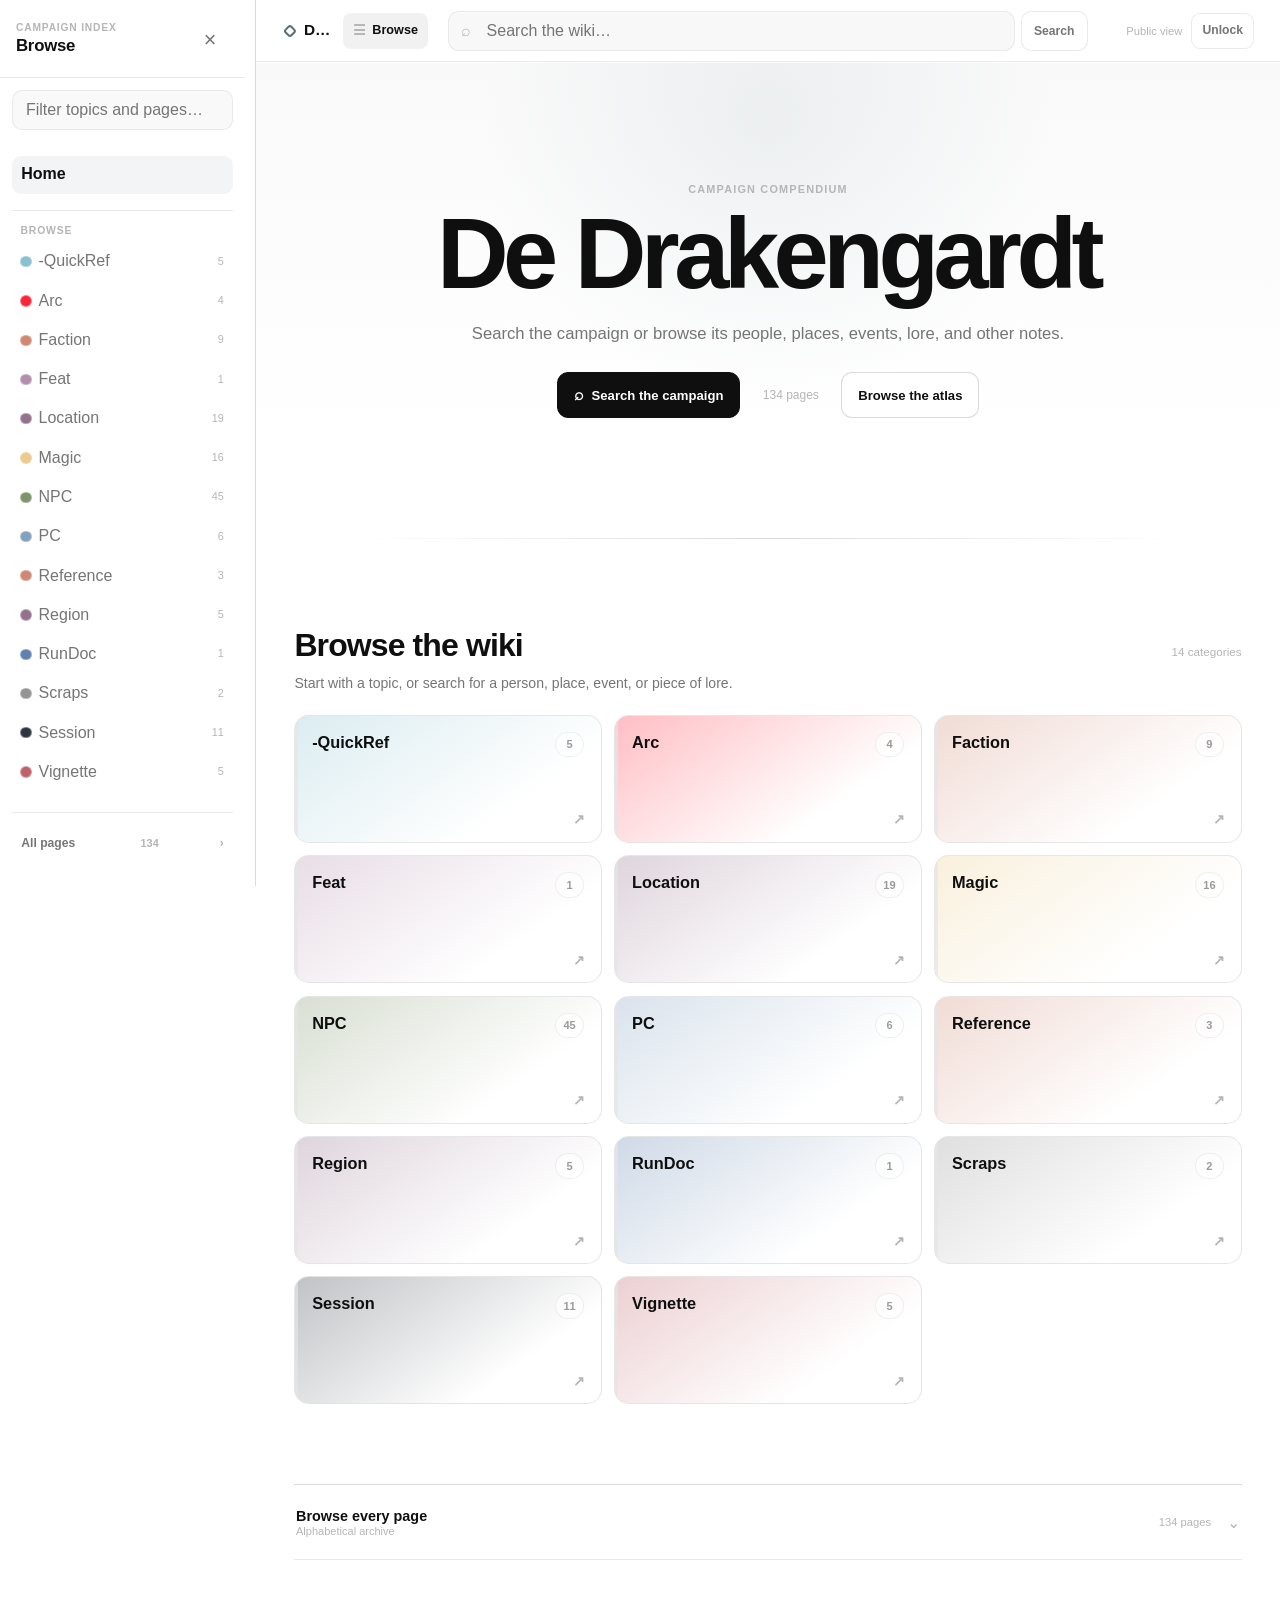
==== commit 169eeee4: "Publish dndwiki generated site" ====
--- a/site/index.html
+++ b/site/index.html
@@ -11,7 +11,6 @@
   <style id="dndwiki-reader-v41-fidelity">
     /* v4.1+ fidelity/layout corrections. Authored note semantics remain in the renderer. */
     :root {
-      --font-text-size: 18px;
       --dndwiki-persistent-browse-width: clamp(16rem, 20vw, 20rem);
     }
 
@@ -100,12 +99,6 @@
       word-break: normal;
     }
 
-    .dndwiki-shell .dndwiki-page p,
-    .dndwiki-shell .dndwiki-page li {
-      text-align: justify;
-      text-align-last: left;
-    }
-
     .dndwiki-shell .dndwiki-page ul,
     .dndwiki-shell .dndwiki-page ol {
       padding-inline-start: 1.8em;
@@ -171,12 +164,11 @@
     }
 
     /* At wide reader sizes the outline occupies the otherwise-empty right
-       column without shifting the centered article. The modern-layout class
-       intentionally raises specificity above the reader stylesheet that is
-       moved last at runtime; otherwise its display:block !important wins the
-       cascade and drops this rail below the article. */
+       column without shifting the centered article. The mount ID deliberately
+       outranks the legacy ID-bearing two-column rule in styles.css, while the
+       modern-layout classes outrank the reader stylesheet's display:block rule. */
     @media (min-width: 1200px) {
-      .dndwiki-shell .dndwiki-layout.dndwiki-modern-layout:has(> .dndwiki-outline-rail) {
+      #dndwiki-app .dndwiki-shell .dndwiki-layout.dndwiki-modern-layout:has(> .dndwiki-outline-rail) {
         display: grid !important;
         grid-template-columns: minmax(0, 1fr) minmax(0, var(--line-width)) minmax(0, 1fr) !important;
         align-items: start;
@@ -194,26 +186,37 @@
         position: sticky;
         top: 5.2rem;
         z-index: 2;
-        width: min(15rem, calc(100% - 1rem));
+        width: min(18rem, calc(100% - 2rem));
         max-height: calc(100vh - 6.4rem);
-        margin: 2.25rem 0 0 1rem;
+        margin: 2.25rem 0 0 2rem;
         overflow: auto;
         align-self: start;
       }
 
       .dndwiki-shell .dndwiki-outline-rail .dndwiki-page-outline {
         margin: 0;
-        padding: .2rem 0 .65rem;
+        padding: .2rem 0 .75rem;
         border-top: 0;
         border-bottom: 1px solid var(--dndwiki-soft-line);
       }
 
+      .dndwiki-shell .dndwiki-outline-rail .dndwiki-page-outline > summary {
+        min-height: 52px;
+        font-size: .82rem;
+      }
+
       .dndwiki-shell .dndwiki-outline-rail .dndwiki-toc-list {
         display: block !important;
       }
 
+      .dndwiki-shell .dndwiki-outline-rail .dndwiki-toc-link {
+        padding-block: .34rem;
+        font-size: .8rem;
+        line-height: 1.4;
+      }
+
       .dndwiki-shell .dndwiki-outline-rail .dndwiki-toc-list li + li {
-        margin-top: .08rem;
+        margin-top: .1rem;
       }
     }
 
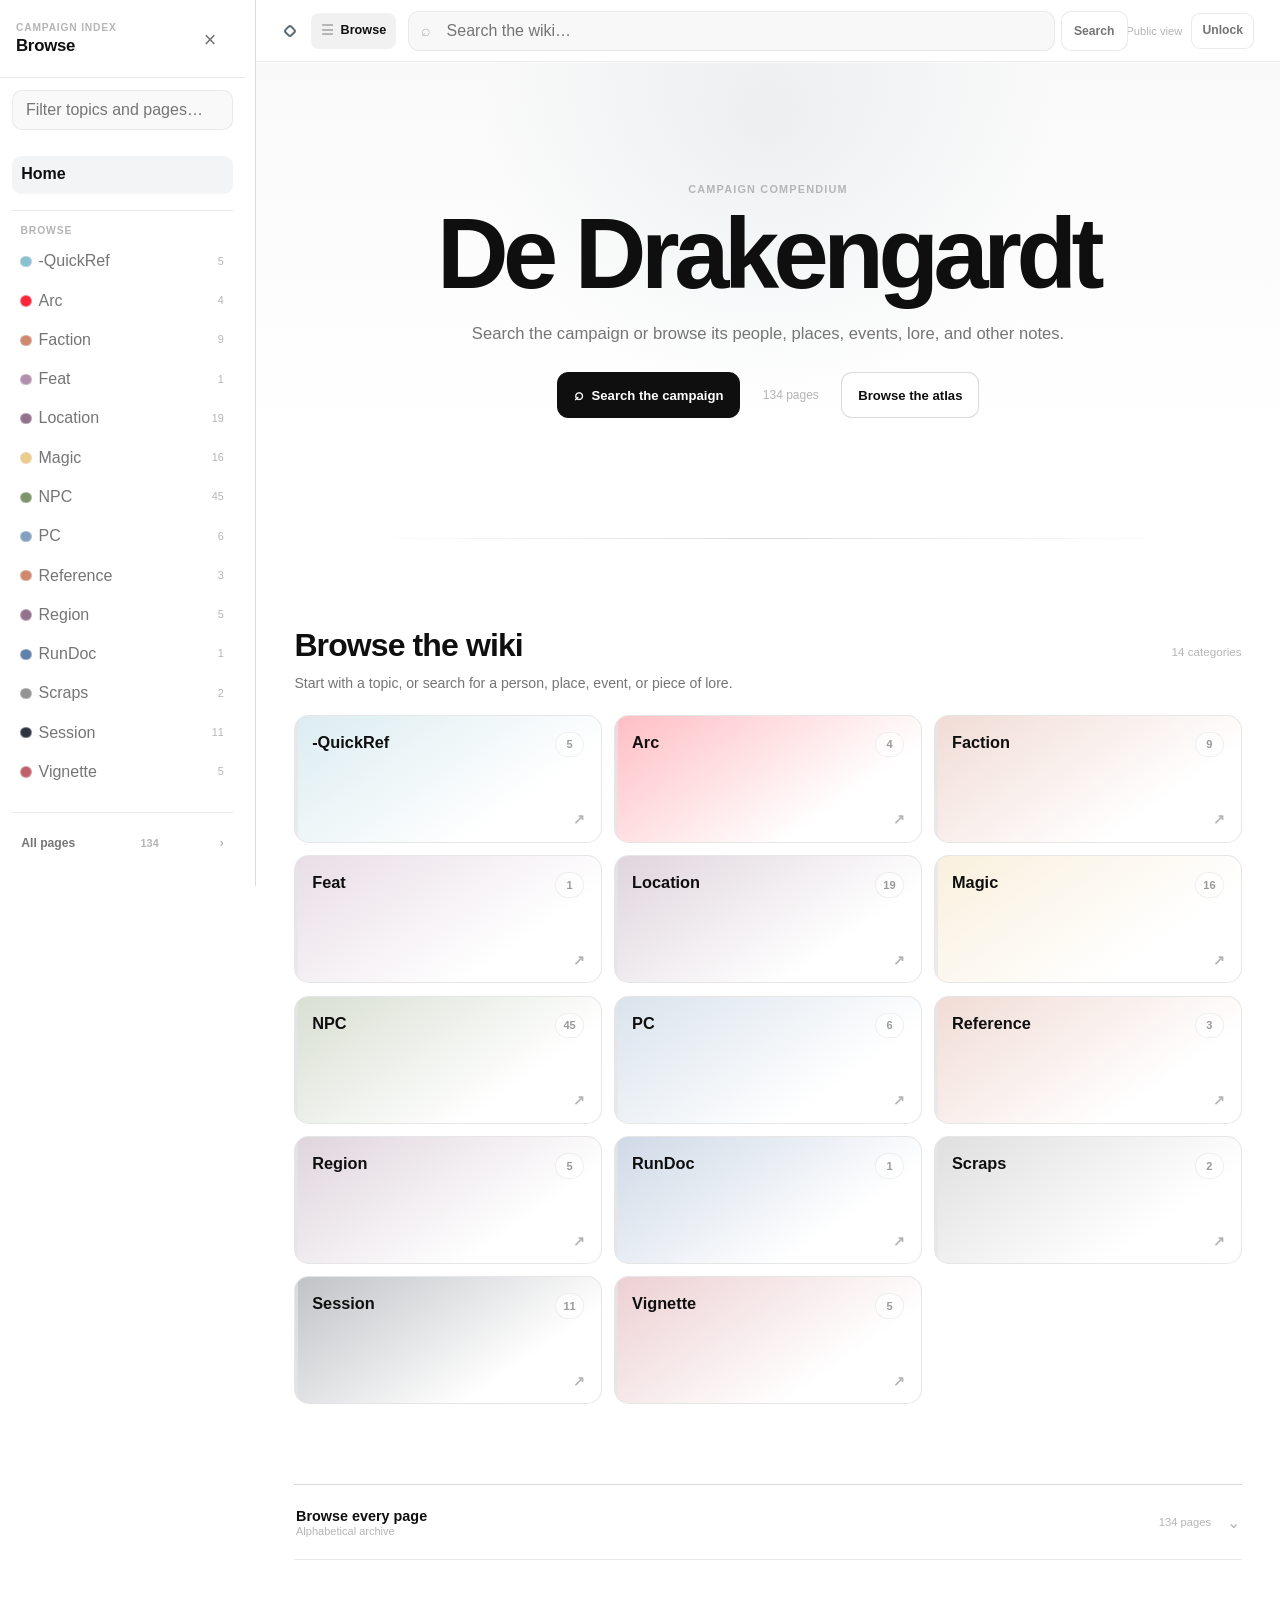
==== commit dd6c20a3: "Publish dndwiki generated site" ====
--- a/site/index.html
+++ b/site/index.html
@@ -12,6 +12,11 @@
     /* v4.1+ fidelity/layout corrections. Authored note semantics remain in the renderer. */
     :root {
       --dndwiki-persistent-browse-width: clamp(16rem, 20vw, 20rem);
+      /* Screenshot-calibrated to Dan's live Obsidian reading pane. The 18px/45rem
+         pair scales the article by the same 1.125 factor, preserving its wrap
+         measure while leaving the surrounding wiki chrome at the 16px baseline. */
+      --dndwiki-reader-font-size: 18px;
+      --line-width: 45rem;
     }
 
     .dndwiki-shell .dndwiki-search-shortcut {
@@ -88,6 +93,12 @@
       max-width: 100%;
     }
 
+    /* Scale only authored article content. Chrome remains on the 16px root
+       scale, while 45rem / 18px keeps the same 40em wrap measure as 40rem / 16px. */
+    .dndwiki-shell .dndwiki-page {
+      font-size: var(--dndwiki-reader-font-size) !important;
+    }
+
     .dndwiki-shell .dndwiki-page-header h1 {
       width: 100%;
       max-width: 100% !important;
@@ -97,6 +108,14 @@
       white-space: normal;
       overflow-wrap: anywhere;
       word-break: normal;
+    }
+
+    /* The reader intentionally uses justified prose. Keep the final line left
+       aligned while preserving the corrected Obsidian width/type metrics. */
+    .dndwiki-shell .dndwiki-page p,
+    .dndwiki-shell .dndwiki-page li {
+      text-align: justify;
+      text-align-last: left;
     }
 
     .dndwiki-shell .dndwiki-page ul,
@@ -239,5 +258,56 @@
   <script type="module" src="./runtime/wiki-shell-entry.mjs"></script>
   <script type="module" src="./runtime/tag-taxonomy-chrome.mjs"></script>
   <script type="module" src="./runtime/reader-chrome-refresh.mjs"></script>
+  <script type="module">
+    /* The shell route uses a hash-within-a-hash, so native anchor scrolling is
+       not available. Delegate outline clicks here and scroll only after the
+       shell has rerendered and reader chrome has settled for two frames. */
+    const root = document.getElementById('dndwiki-app');
+    let scrollRequest = 0;
+
+    function routeHeading(hash = window.location.hash) {
+      const match = /^#\/page\/[a-z0-9][a-z0-9._-]{0,63}#(.*)$/.exec(String(hash ?? ''));
+      if (match == null || match[1].length === 0) return null;
+      try {
+        return decodeURIComponent(match[1]).trim();
+      } catch {
+        return null;
+      }
+    }
+
+    function scrollToRouteHeading(heading) {
+      if (root == null || heading == null || heading.length === 0) return false;
+      const normalized = heading.toLocaleLowerCase('en-US');
+      const headings = root.querySelectorAll('[data-dndwiki-page] h1, [data-dndwiki-page] h2, [data-dndwiki-page] h3, [data-dndwiki-page] h4, [data-dndwiki-page] h5, [data-dndwiki-page] h6');
+      const target = [...headings].find((element) => String(element.textContent ?? '').trim().toLocaleLowerCase('en-US') === normalized);
+      if (target == null) return false;
+
+      const topbarBottom = Number(root.querySelector('.dndwiki-topbar')?.getBoundingClientRect?.().bottom ?? 0);
+      const targetTop = Number(target.getBoundingClientRect?.().top ?? 0) + Number(window.scrollY ?? window.pageYOffset ?? 0);
+      window.scrollTo({ top: Math.max(0, targetTop - Math.max(0, topbarBottom) - 16), behavior: 'auto' });
+      return true;
+    }
+
+    function scheduleRouteHeadingScroll() {
+      const heading = routeHeading();
+      const request = ++scrollRequest;
+      if (heading == null) return;
+      requestAnimationFrame(() => requestAnimationFrame(() => {
+        if (request === scrollRequest) scrollToRouteHeading(heading);
+      }));
+    }
+
+    root?.addEventListener('click', (event) => {
+      const link = event.target?.closest?.('[data-dndwiki-toc-index]');
+      if (link == null) return;
+      const route = String(link.getAttribute('href') ?? '');
+      if (!/^#\/page\/[a-z0-9][a-z0-9._-]{0,63}#/.test(route)) return;
+      event.preventDefault();
+      if (window.location.hash === route) scheduleRouteHeadingScroll();
+      else window.location.hash = route;
+    }, true);
+    window.addEventListener('hashchange', scheduleRouteHeadingScroll, true);
+    scheduleRouteHeadingScroll();
+  </script>
 </body>
 </html>
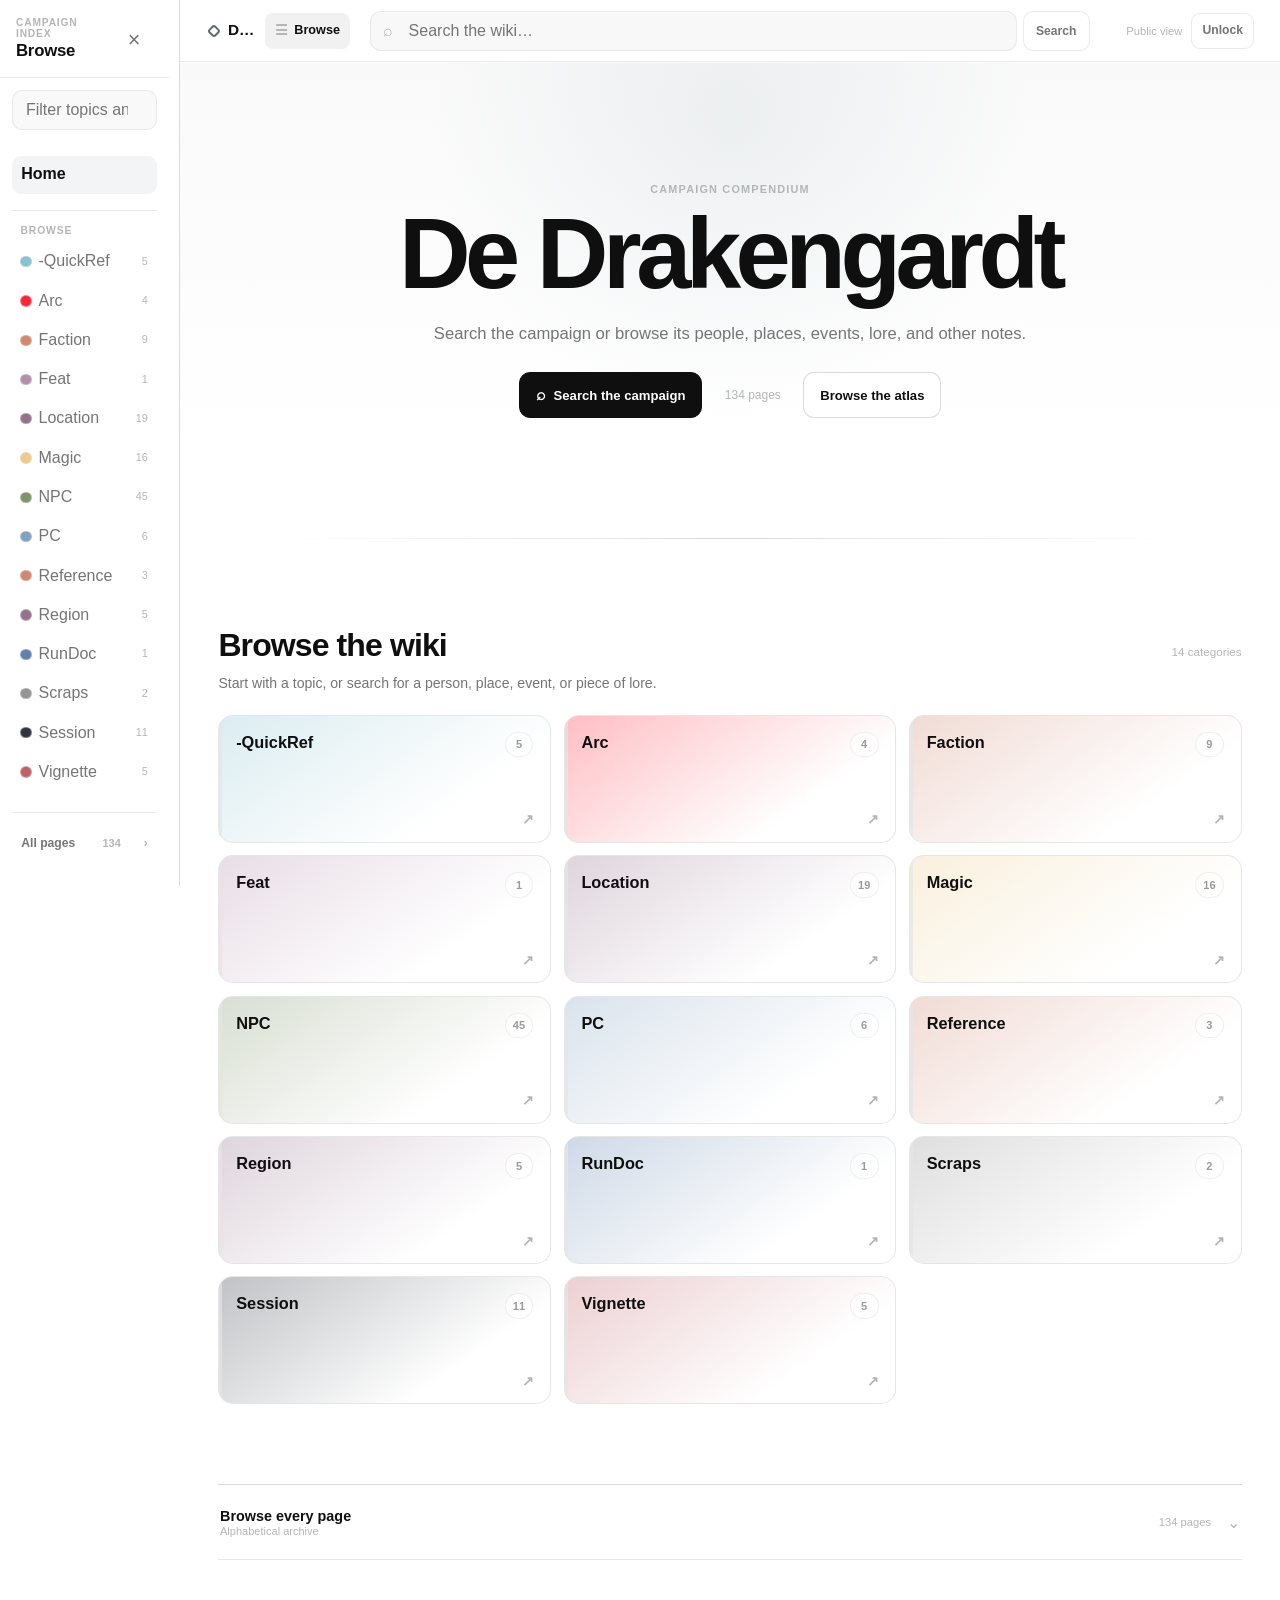
==== commit 5bff37f1: "Publish dndwiki generated site" ====
--- a/site/index.html
+++ b/site/index.html
@@ -11,7 +11,8 @@
   <style id="dndwiki-reader-v41-fidelity">
     /* v4.1+ fidelity/layout corrections. Authored note semantics remain in the renderer. */
     :root {
-      --dndwiki-persistent-browse-width: clamp(16rem, 20vw, 20rem);
+      --dndwiki-persistent-rail-width: clamp(11rem, calc((100vw - 57.5rem) / 2), 19rem);
+      --dndwiki-persistent-browse-width: var(--dndwiki-persistent-rail-width);
       /* Screenshot-calibrated to Dan's live Obsidian reading pane. The 18px/45rem
          pair scales the article by the same 1.125 factor, preserving its wrap
          measure while leaving the surrounding wiki chrome at the 16px baseline. */
@@ -182,60 +183,157 @@
       margin-inline: auto !important;
     }
 
-    /* At wide reader sizes the outline occupies the otherwise-empty right
-       column without shifting the centered article. The mount ID deliberately
-       outranks the legacy ID-bearing two-column rule in styles.css, while the
-       modern-layout classes outrank the reader stylesheet's display:block rule. */
+    /* The desktop outline is a true mirror rail for Browse: same responsive
+       width, full-height edge treatment, inner padding, and reclaimed content
+       space when collapsed. Equal open rails keep the article centered in the
+       viewport instead of merely placing an outline beside it. */
+    .dndwiki-shell .dndwiki-outline-trigger {
+      min-height: 36px;
+      flex: 0 0 auto;
+      display: inline-flex;
+      align-items: center;
+      gap: .42rem;
+      padding: .35rem .6rem;
+      border: 0;
+      border-radius: 8px;
+      background: transparent;
+      color: var(--text-muted);
+      font-size: .79rem;
+      font-weight: 620;
+      line-height: 1.2;
+    }
+
+    .dndwiki-shell .dndwiki-outline-trigger::before {
+      content: '☷';
+      color: var(--text-faint);
+      font-size: .92rem;
+      line-height: 1;
+    }
+
+    .dndwiki-shell .dndwiki-outline-trigger:hover,
+    .dndwiki-shell .dndwiki-outline-trigger[aria-expanded="true"] {
+      background: var(--dndwiki-soft-hover);
+      color: var(--text-normal);
+    }
+
     @media (min-width: 1200px) {
+      .dndwiki-shell[data-dndwiki-outline-persistent][data-dndwiki-outline-open] {
+        box-sizing: border-box;
+        padding-right: var(--dndwiki-persistent-rail-width);
+      }
+
       #dndwiki-app .dndwiki-shell .dndwiki-layout.dndwiki-modern-layout:has(> .dndwiki-outline-rail) {
-        display: grid !important;
-        grid-template-columns: minmax(0, 1fr) minmax(0, var(--line-width)) minmax(0, 1fr) !important;
-        align-items: start;
+        display: block !important;
       }
 
       .dndwiki-shell .dndwiki-layout:has(> .dndwiki-outline-rail) > .dndwiki-main {
-        grid-column: 1 / -1;
-        grid-row: 1;
         min-width: 0;
       }
 
       .dndwiki-shell .dndwiki-outline-rail {
-        grid-column: 3;
-        grid-row: 1;
+        position: fixed;
+        z-index: 130;
+        inset: 0 0 0 auto;
+        width: var(--dndwiki-persistent-rail-width) !important;
+        max-width: var(--dndwiki-persistent-rail-width) !important;
+        max-height: none;
+        box-sizing: border-box;
+        margin: 0;
+        padding: 0 .78rem 1.5rem;
+        overflow: auto;
+        overscroll-behavior: contain;
+        border: 0;
+        border-left: 1px solid var(--dndwiki-soft-line-strong);
+        background: var(--background-primary);
+        box-shadow: none;
+        scrollbar-gutter: stable;
+        scrollbar-width: thin;
+        transform: translateX(calc(100% + 1.5rem));
+        visibility: hidden;
+        transition: transform .22s cubic-bezier(.2,.8,.2,1), visibility .22s linear;
+      }
+
+      .dndwiki-shell[data-dndwiki-outline-open] .dndwiki-outline-rail {
+        transform: translateX(0);
+        visibility: visible;
+      }
+
+      .dndwiki-shell .dndwiki-outline-rail .dndwiki-page-outline {
+        min-height: 100%;
+        margin: 0;
+        padding: 0;
+        border: 0;
+      }
+
+      .dndwiki-shell .dndwiki-outline-rail .dndwiki-page-outline > summary {
         position: sticky;
-        top: 5.2rem;
-        z-index: 2;
-        width: min(18rem, calc(100% - 2rem));
-        max-height: calc(100vh - 6.4rem);
-        margin: 2.25rem 0 0 2rem;
-        overflow: auto;
-        align-self: start;
-      }
-
-      .dndwiki-shell .dndwiki-outline-rail .dndwiki-page-outline {
-        margin: 0;
-        padding: .2rem 0 .75rem;
-        border-top: 0;
+        top: 0;
+        z-index: 3;
+        min-height: 78px;
+        display: flex;
+        align-items: center;
+        justify-content: space-between;
+        gap: .75rem;
+        box-sizing: border-box;
+        margin-inline: -.78rem;
+        padding: .9rem 1rem .78rem;
         border-bottom: 1px solid var(--dndwiki-soft-line);
-      }
-
-      .dndwiki-shell .dndwiki-outline-rail .dndwiki-page-outline > summary {
-        min-height: 52px;
-        font-size: .82rem;
+        background: color-mix(in srgb, var(--background-primary) 95%, transparent);
+        color: var(--text-normal);
+        backdrop-filter: blur(14px);
+      }
+
+      .dndwiki-shell .dndwiki-outline-rail .dndwiki-page-outline > summary > span:first-child {
+        min-width: 0;
+        overflow-wrap: anywhere;
+        font-size: 1.05rem;
+        font-weight: 720;
+        letter-spacing: -.015em;
+        line-height: 1.25;
+      }
+
+      .dndwiki-shell .dndwiki-outline-rail .dndwiki-page-outline-count {
+        color: var(--text-faint);
+        font-size: .64rem;
+        font-weight: 700;
+        letter-spacing: .06em;
+        white-space: nowrap;
+      }
+
+      .dndwiki-shell .dndwiki-outline-rail .dndwiki-page-outline > summary::after {
+        margin-left: .15rem;
       }
 
       .dndwiki-shell .dndwiki-outline-rail .dndwiki-toc-list {
         display: block !important;
+        margin: 0;
+        padding: .75rem 0 .9rem;
       }
 
       .dndwiki-shell .dndwiki-outline-rail .dndwiki-toc-link {
-        padding-block: .34rem;
-        font-size: .8rem;
-        line-height: 1.4;
+        min-height: 38px;
+        display: flex;
+        align-items: center;
+        box-sizing: border-box;
+        padding: .42rem .55rem;
+        border-radius: 9px;
+        font-size: .79rem;
+        line-height: 1.28;
+      }
+
+      .dndwiki-shell .dndwiki-outline-rail .dndwiki-toc-link[data-level="3"],
+      .dndwiki-shell .dndwiki-outline-rail .dndwiki-toc-link[data-level="4"] {
+        padding-left: 1.05rem;
       }
 
       .dndwiki-shell .dndwiki-outline-rail .dndwiki-toc-list li + li {
-        margin-top: .1rem;
+        margin-top: .08rem;
+      }
+    }
+
+    @media (max-width: 1199px) {
+      .dndwiki-shell .dndwiki-outline-trigger {
+        display: none !important;
       }
     }
 
@@ -261,9 +359,13 @@
   <script type="module">
     /* The shell route uses a hash-within-a-hash, so native anchor scrolling is
        not available. Delegate outline clicks here and scroll only after the
-       shell has rerendered and reader chrome has settled for two frames. */
+       shell has rerendered and reader chrome has settled for two frames. This
+       module also gives the desktop outline the same persistent/collapsible
+       workspace semantics as the left Browse rail. */
     const root = document.getElementById('dndwiki-app');
+    const OUTLINE_DESKTOP_MIN = 1200;
     let scrollRequest = 0;
+    let outlineSyncQueued = false;
 
     function routeHeading(hash = window.location.hash) {
       const match = /^#\/page\/[a-z0-9][a-z0-9._-]{0,63}#(.*)$/.exec(String(hash ?? ''));
@@ -297,7 +399,98 @@
       }));
     }
 
+    function outlinePreferenceKey(shell) {
+      const campaignId = String(shell?.getAttribute('data-dndwiki-campaign-id') ?? '').trim();
+      return campaignId.length > 0 ? `dndwiki:${campaignId}:outline-open` : 'dndwiki:reader:outline-open';
+    }
+
+    function storedOutlinePreference(shell) {
+      try {
+        const value = window.localStorage.getItem(outlinePreferenceKey(shell));
+        if (value === 'open') return true;
+        if (value === 'closed') return false;
+      } catch {
+        // Storage is optional; desktop still defaults open.
+      }
+      return null;
+    }
+
+    function persistOutlinePreference(shell, open) {
+      try {
+        window.localStorage.setItem(outlinePreferenceKey(shell), open ? 'open' : 'closed');
+      } catch {
+        // A blocked storage backend must not break outline navigation.
+      }
+    }
+
+    function syncOutlinePanel() {
+      outlineSyncQueued = false;
+      const shell = root?.querySelector('.dndwiki-shell');
+      const rail = root?.querySelector('[data-dndwiki-outline-rail]');
+      const details = rail?.querySelector('[data-dndwiki-page-outline]');
+      const persistent = Number(window.innerWidth ?? 0) >= OUTLINE_DESKTOP_MIN && shell != null && rail != null && details != null;
+
+      if (!persistent) {
+        shell?.removeAttribute('data-dndwiki-outline-persistent');
+        shell?.removeAttribute('data-dndwiki-outline-open');
+        shell?.querySelector('[data-dndwiki-outline-trigger]')?.remove();
+        return;
+      }
+
+      shell.setAttribute('data-dndwiki-outline-persistent', '');
+      rail.setAttribute('id', 'dndwiki-outline-panel');
+      if (!details.hasAttribute('data-dndwiki-outline-state-ready')) {
+        const preferred = storedOutlinePreference(shell);
+        details.open = preferred ?? true;
+        details.setAttribute('data-dndwiki-outline-state-ready', '');
+      }
+
+      const open = details.open === true;
+      if (open) shell.setAttribute('data-dndwiki-outline-open', '');
+      else shell.removeAttribute('data-dndwiki-outline-open');
+
+      const access = shell.querySelector('.dndwiki-access');
+      if (access != null && shell.querySelector('[data-dndwiki-outline-trigger]') == null) {
+        access.insertAdjacentHTML('afterbegin', '<button class="dndwiki-outline-trigger" type="button" data-dndwiki-outline-trigger aria-controls="dndwiki-outline-panel" aria-expanded="true">On this page</button>');
+      }
+      shell.querySelector('[data-dndwiki-outline-trigger]')?.setAttribute('aria-expanded', open ? 'true' : 'false');
+    }
+
+    function scheduleOutlineSync() {
+      if (outlineSyncQueued) return;
+      outlineSyncQueued = true;
+      queueMicrotask(syncOutlinePanel);
+    }
+
+    function setOutlineOpen(open) {
+      const shell = root?.querySelector('.dndwiki-shell');
+      const details = root?.querySelector('[data-dndwiki-outline-rail] [data-dndwiki-page-outline]');
+      if (shell == null || details == null) return false;
+      details.open = open === true;
+      persistOutlinePreference(shell, details.open);
+      syncOutlinePanel();
+      return true;
+    }
+
     root?.addEventListener('click', (event) => {
+      const outlineTrigger = event.target?.closest?.('[data-dndwiki-outline-trigger]');
+      if (outlineTrigger != null) {
+        event.preventDefault();
+        const shell = root.querySelector('.dndwiki-shell');
+        setOutlineOpen(shell?.hasAttribute('data-dndwiki-outline-open') !== true);
+        return;
+      }
+
+      const outlineSummary = event.target?.closest?.('[data-dndwiki-outline-rail] [data-dndwiki-page-outline] > summary');
+      if (outlineSummary != null) {
+        setTimeout(() => {
+          const shell = root.querySelector('.dndwiki-shell');
+          const details = outlineSummary.closest('[data-dndwiki-page-outline]');
+          if (shell != null && details != null) persistOutlinePreference(shell, details.open === true);
+          syncOutlinePanel();
+        }, 0);
+      }
+
       const link = event.target?.closest?.('[data-dndwiki-toc-index]');
       if (link == null) return;
       const route = String(link.getAttribute('href') ?? '');
@@ -306,8 +499,18 @@
       if (window.location.hash === route) scheduleRouteHeadingScroll();
       else window.location.hash = route;
     }, true);
-    window.addEventListener('hashchange', scheduleRouteHeadingScroll, true);
+
+    const outlineObserver = typeof MutationObserver === 'function' && root != null
+      ? new MutationObserver(scheduleOutlineSync)
+      : null;
+    outlineObserver?.observe(root, { childList: true, subtree: true, attributes: true, attributeFilter: ['open'] });
+    window.addEventListener('hashchange', () => {
+      scheduleRouteHeadingScroll();
+      scheduleOutlineSync();
+    }, true);
+    window.addEventListener('resize', scheduleOutlineSync, { passive: true });
     scheduleRouteHeadingScroll();
+    scheduleOutlineSync();
   </script>
 </body>
-</html>
+</html>
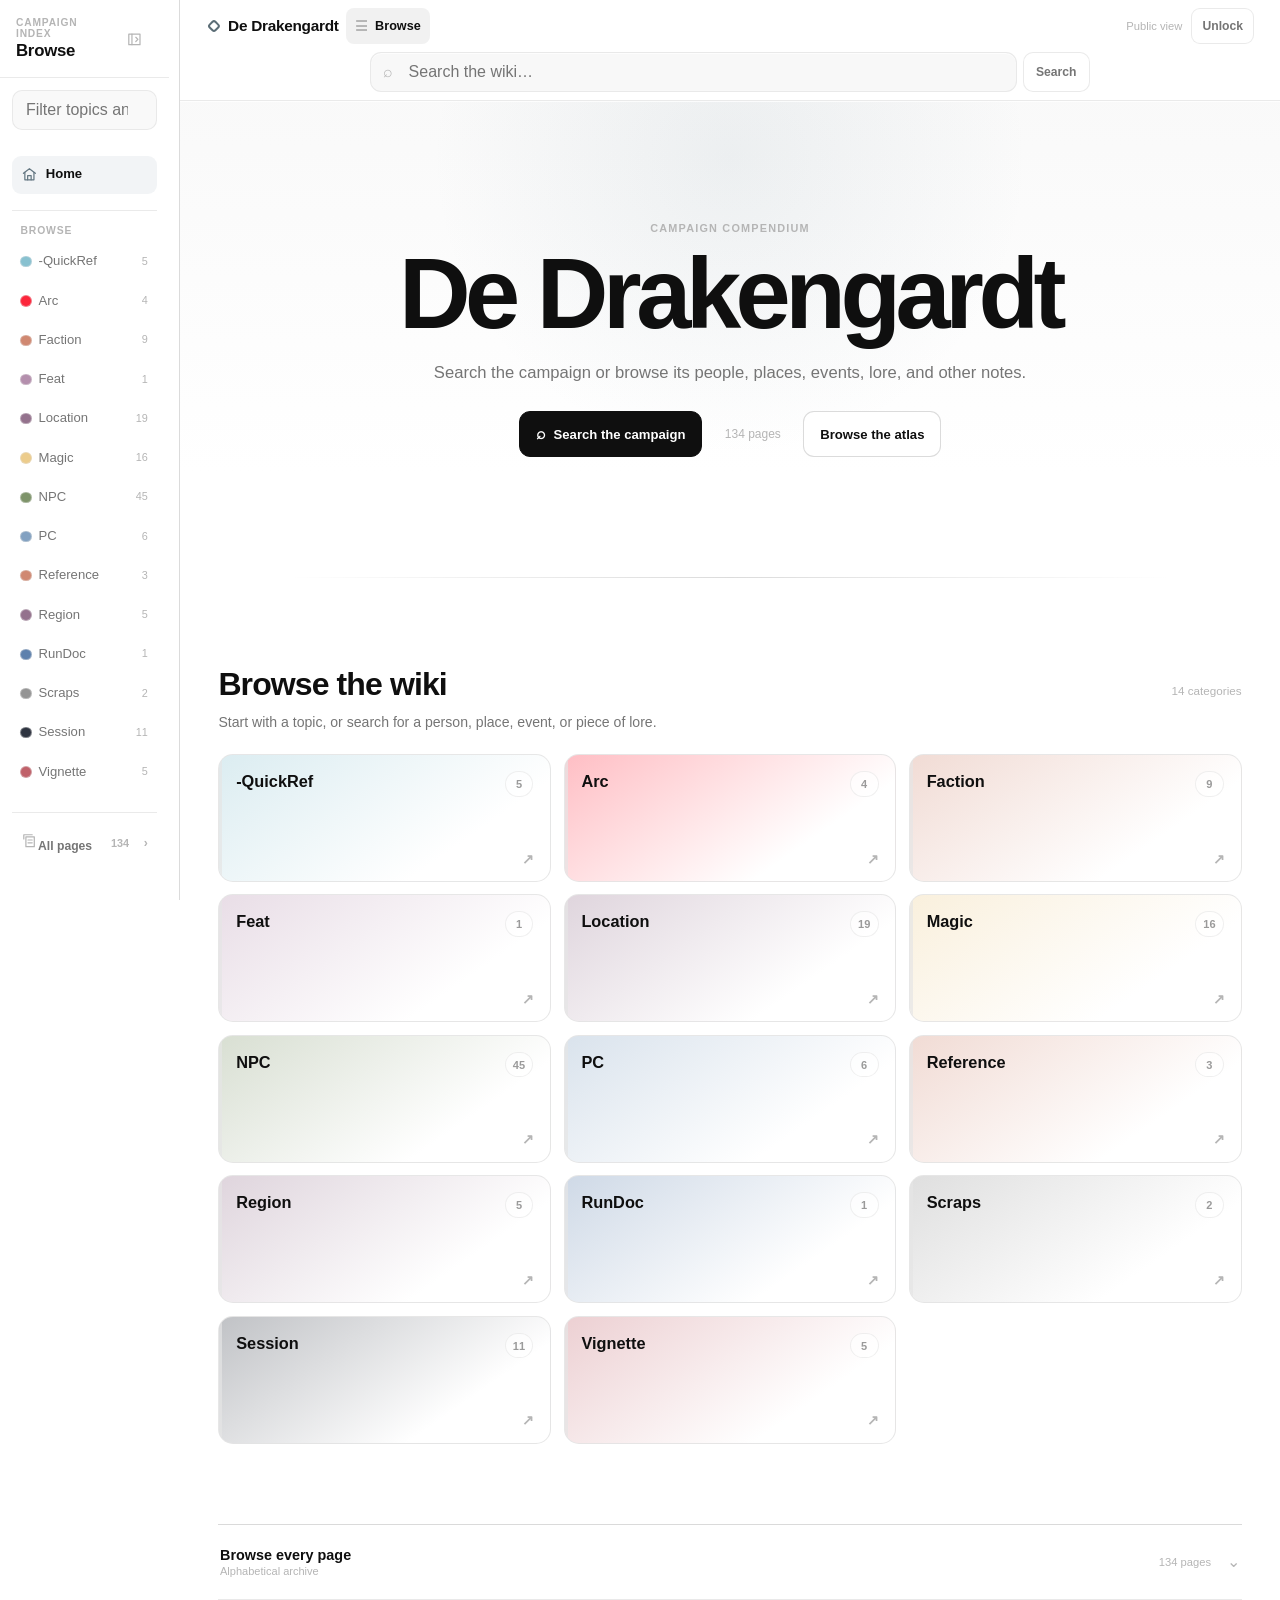
==== commit 47deee96: "Publish dndwiki generated site" ====
--- a/site/index.html
+++ b/site/index.html
@@ -176,7 +176,7 @@
       }
     }
 
-    /* Continue Exploring belongs to the same reading column as the note. */
+    /* Related belongs to the same reading column as the note. */
     .dndwiki-shell .dndwiki-main > .dndwiki-sidebar[data-dndwiki-context-footer] {
       width: var(--dndwiki-reading-max) !important;
       max-width: 100% !important;
@@ -350,6 +350,430 @@
       }
     }
   </style>
+
+  <style id="dndwiki-reader-v46-rail-polish">
+    :root {
+      --dndwiki-mini-rail-width: 3.55rem;
+      --bold-weight: 600;
+      --link-color: var(--text-accent);
+      --link-color-hover: var(--text-accent-hover);
+    }
+
+    .dndwiki-shell .dndwiki-page strong,
+    .dndwiki-shell .dndwiki-page b {
+      font-weight: var(--bold-weight, 600) !important;
+    }
+
+    .dndwiki-shell .dndwiki-page a {
+      color: var(--link-color, var(--text-accent)) !important;
+    }
+
+    .dndwiki-shell .dndwiki-page a:hover {
+      color: var(--link-color-hover, var(--text-accent-hover)) !important;
+    }
+
+    .dndwiki-shell .dndwiki-page-outline-count,
+    .dndwiki-shell .dndwiki-page-outline > summary::after {
+      display: none !important;
+      content: none !important;
+    }
+
+    .dndwiki-shell .dndwiki-primary-nav,
+    .dndwiki-shell .dndwiki-outline-rail {
+      scrollbar-width: thin !important;
+      scrollbar-color: var(--background-modifier-border-hover) transparent;
+      overscroll-behavior: contain;
+      touch-action: pan-y;
+    }
+
+    .dndwiki-shell .dndwiki-primary-nav::-webkit-scrollbar,
+    .dndwiki-shell .dndwiki-outline-rail::-webkit-scrollbar {
+      width: 8px;
+    }
+
+    .dndwiki-shell .dndwiki-primary-nav::-webkit-scrollbar-track,
+    .dndwiki-shell .dndwiki-outline-rail::-webkit-scrollbar-track {
+      background: transparent;
+    }
+
+    .dndwiki-shell .dndwiki-primary-nav::-webkit-scrollbar-thumb,
+    .dndwiki-shell .dndwiki-outline-rail::-webkit-scrollbar-thumb {
+      border: 2px solid transparent;
+      border-radius: 999px;
+      background: var(--background-modifier-border-hover);
+      background-clip: padding-box;
+    }
+
+    .dndwiki-shell .dndwiki-nav-icon,
+    .dndwiki-shell .dndwiki-nav-summary-icon,
+    .dndwiki-shell .dndwiki-rail-toggle-icon {
+      width: 1.05rem;
+      height: 1.05rem;
+      flex: 0 0 1.05rem;
+      display: inline-grid;
+      place-items: center;
+      color: var(--text-faint);
+    }
+
+    .dndwiki-shell .dndwiki-nav-icon svg,
+    .dndwiki-shell .dndwiki-nav-summary-icon svg,
+    .dndwiki-shell .dndwiki-rail-toggle-icon svg {
+      width: 100%;
+      height: 100%;
+      display: block;
+      fill: none;
+      stroke: currentColor;
+      stroke-width: 1.75;
+      stroke-linecap: round;
+      stroke-linejoin: round;
+    }
+
+    .dndwiki-shell .dndwiki-primary-nav-link,
+    .dndwiki-shell .dndwiki-outline-rail .dndwiki-toc-link,
+    .dndwiki-shell .dndwiki-page-outline:not(.dndwiki-outline-rail *) .dndwiki-toc-link {
+      min-height: 38px;
+      display: flex;
+      align-items: center;
+      gap: .48rem;
+      box-sizing: border-box;
+      padding: .42rem .55rem;
+      border-radius: 9px;
+      color: var(--text-muted);
+      font-size: .82rem;
+      font-weight: 500;
+      line-height: 1.28;
+      text-decoration: none;
+    }
+
+    .dndwiki-shell .dndwiki-primary-nav-link[aria-current="page"],
+    .dndwiki-shell .dndwiki-toc-link[aria-current="location"] {
+      background: var(--dndwiki-soft-accent) !important;
+      color: var(--text-normal) !important;
+      box-shadow: none !important;
+      font-weight: 640 !important;
+    }
+
+    .dndwiki-shell .dndwiki-primary-nav-link[aria-current="page"] .dndwiki-nav-icon,
+    .dndwiki-shell .dndwiki-toc-link[aria-current="location"] .dndwiki-outline-dot {
+      color: color-mix(in srgb, var(--interactive-accent) 78%, var(--text-normal));
+    }
+
+    .dndwiki-shell .dndwiki-outline-dot {
+      width: .52rem;
+      height: .52rem;
+      flex: 0 0 .52rem;
+      box-sizing: border-box;
+      border: 1.5px solid currentColor;
+      border-radius: 999px;
+      color: var(--text-faint);
+      background: transparent;
+    }
+
+    .dndwiki-shell .dndwiki-toc-link[data-level="3"] .dndwiki-outline-dot,
+    .dndwiki-shell .dndwiki-toc-link[data-level="4"] .dndwiki-outline-dot {
+      width: .42rem;
+      height: .42rem;
+      flex-basis: .42rem;
+      opacity: .72;
+    }
+
+    .dndwiki-shell .dndwiki-toc-link[aria-current="location"] .dndwiki-outline-dot {
+      background: currentColor;
+    }
+
+    .dndwiki-shell .dndwiki-outline-rail-head {
+      position: sticky;
+      top: 0;
+      z-index: 4;
+      min-height: 78px;
+      display: flex;
+      align-items: center;
+      justify-content: space-between;
+      gap: .75rem;
+      box-sizing: border-box;
+      margin-inline: -.78rem;
+      padding: .9rem 1rem .78rem;
+      border-bottom: 1px solid var(--dndwiki-soft-line);
+      background: color-mix(in srgb, var(--background-primary) 95%, transparent);
+      backdrop-filter: blur(14px);
+    }
+
+    .dndwiki-shell .dndwiki-outline-rail-title {
+      min-width: 0;
+      overflow-wrap: anywhere;
+      color: var(--text-normal);
+      font-size: 1.05rem;
+      font-weight: 720;
+      letter-spacing: -.015em;
+      line-height: 1.25;
+    }
+
+    .dndwiki-shell .dndwiki-outline-trigger,
+    .dndwiki-shell .dndwiki-browse-close {
+      width: 38px;
+      height: 38px;
+      min-height: 38px;
+      flex: 0 0 38px;
+      display: grid;
+      place-items: center;
+      box-sizing: border-box;
+      padding: 0 !important;
+      border: 0;
+      border-radius: 9px;
+      background: transparent;
+      color: var(--text-muted);
+    }
+
+    .dndwiki-shell .dndwiki-outline-trigger::before {
+      display: none !important;
+      content: none !important;
+    }
+
+    .dndwiki-shell .dndwiki-outline-trigger:hover,
+    .dndwiki-shell .dndwiki-browse-close:hover {
+      background: var(--dndwiki-soft-hover);
+      color: var(--text-normal);
+    }
+
+    .dndwiki-shell .dndwiki-related-empty {
+      width: var(--dndwiki-reading-max);
+      max-width: 100%;
+      margin: clamp(4rem, 8vw, 6rem) auto 0;
+      padding: 1.35rem 0 0;
+      border-top: 1px solid var(--dndwiki-soft-line-strong);
+    }
+
+    .dndwiki-shell .dndwiki-related-empty h2 {
+      margin: 0 0 .3rem;
+      color: var(--text-normal);
+      font-size: 1rem;
+      font-weight: 700;
+      letter-spacing: -.015em;
+    }
+
+    .dndwiki-shell .dndwiki-related-empty p {
+      margin: 0;
+      color: var(--text-faint);
+      font-size: .75rem;
+    }
+
+    @media (min-width: 981px) and (max-width: 1740px) {
+      .dndwiki-shell .dndwiki-topbar {
+        grid-template-columns: minmax(0, 1fr) auto !important;
+        grid-template-areas:
+          "brand access"
+          "search search" !important;
+        gap: .48rem .8rem !important;
+        padding-block: .52rem !important;
+      }
+
+      .dndwiki-shell .dndwiki-brand { grid-area: brand; }
+      .dndwiki-shell .dndwiki-search {
+        grid-area: search;
+        width: min(100%, var(--line-width)) !important;
+        max-width: 100% !important;
+      }
+      .dndwiki-shell .dndwiki-access { grid-area: access; }
+    }
+
+    @media (min-width: 1100px) {
+      .dndwiki-shell[data-dndwiki-browse-persistent] {
+        box-sizing: border-box;
+        padding-left: var(--dndwiki-mini-rail-width) !important;
+        transition: none;
+      }
+
+      .dndwiki-shell[data-dndwiki-browse-persistent][data-dndwiki-browse-open] {
+        padding-left: var(--dndwiki-persistent-browse-width) !important;
+      }
+
+      .dndwiki-shell[data-dndwiki-browse-persistent] .dndwiki-primary-nav {
+        width: var(--dndwiki-mini-rail-width) !important;
+        max-width: var(--dndwiki-mini-rail-width) !important;
+        height: 100dvh !important;
+        max-height: 100dvh !important;
+        padding: 0 .45rem 1rem !important;
+        overflow-x: hidden !important;
+        overflow-y: auto !important;
+        transform: translateX(0) !important;
+        visibility: visible !important;
+        box-shadow: none !important;
+        transition: width .2s cubic-bezier(.2,.8,.2,1), max-width .2s cubic-bezier(.2,.8,.2,1), padding .2s cubic-bezier(.2,.8,.2,1) !important;
+      }
+
+      .dndwiki-shell[data-dndwiki-browse-persistent][data-dndwiki-browse-open] .dndwiki-primary-nav {
+        width: var(--dndwiki-persistent-browse-width) !important;
+        max-width: var(--dndwiki-persistent-browse-width) !important;
+        padding: 0 .78rem 1.5rem !important;
+      }
+
+      .dndwiki-shell[data-dndwiki-browse-persistent]:not([data-dndwiki-browse-open]) .dndwiki-browse-panel-head {
+        justify-content: center;
+        margin-inline: -.45rem;
+        padding-inline: .45rem;
+      }
+
+      .dndwiki-shell[data-dndwiki-browse-persistent]:not([data-dndwiki-browse-open]) .dndwiki-browse-panel-head > div,
+      .dndwiki-shell[data-dndwiki-browse-persistent]:not([data-dndwiki-browse-open]) .dndwiki-browse-filter,
+      .dndwiki-shell[data-dndwiki-browse-persistent]:not([data-dndwiki-browse-open]) .dndwiki-primary-nav-heading,
+      .dndwiki-shell[data-dndwiki-browse-persistent]:not([data-dndwiki-browse-open]) .dndwiki-nav-label,
+      .dndwiki-shell[data-dndwiki-browse-persistent]:not([data-dndwiki-browse-open]) .dndwiki-primary-nav-badge,
+      .dndwiki-shell[data-dndwiki-browse-persistent]:not([data-dndwiki-browse-open]) .dndwiki-primary-nav-tag-name > span:last-child,
+      .dndwiki-shell[data-dndwiki-browse-persistent]:not([data-dndwiki-browse-open]) .dndwiki-primary-nav-details > .dndwiki-primary-nav-list,
+      .dndwiki-shell[data-dndwiki-browse-persistent]:not([data-dndwiki-browse-open]) .dndwiki-taxonomy-children {
+        display: none !important;
+      }
+
+      .dndwiki-shell[data-dndwiki-browse-persistent]:not([data-dndwiki-browse-open]) .dndwiki-primary-nav-section,
+      .dndwiki-shell[data-dndwiki-browse-persistent]:not([data-dndwiki-browse-open]) .dndwiki-primary-nav-details {
+        margin: .15rem 0 !important;
+        padding: .15rem 0 !important;
+        border: 0 !important;
+      }
+
+      .dndwiki-shell[data-dndwiki-browse-persistent]:not([data-dndwiki-browse-open]) .dndwiki-primary-nav-list {
+        gap: .16rem;
+      }
+
+      .dndwiki-shell[data-dndwiki-browse-persistent]:not([data-dndwiki-browse-open]) .dndwiki-primary-nav-link,
+      .dndwiki-shell[data-dndwiki-browse-persistent]:not([data-dndwiki-browse-open]) .dndwiki-primary-nav-details > summary {
+        width: 2.55rem;
+        min-width: 2.55rem;
+        min-height: 2.55rem;
+        justify-content: center;
+        gap: 0;
+        margin-inline: auto;
+        padding: .48rem !important;
+      }
+
+      .dndwiki-shell[data-dndwiki-browse-persistent]:not([data-dndwiki-browse-open]) .dndwiki-primary-nav-tag-link {
+        justify-content: center;
+      }
+
+      .dndwiki-shell[data-dndwiki-browse-persistent]:not([data-dndwiki-browse-open]) .dndwiki-primary-nav-tag-dot {
+        width: .72rem;
+        height: .72rem;
+      }
+
+      .dndwiki-shell[data-dndwiki-browse-persistent]:not([data-dndwiki-browse-open]) .dndwiki-browse-close .dndwiki-rail-toggle-icon {
+        transform: rotate(180deg);
+      }
+
+      .dndwiki-shell[data-dndwiki-browse-persistent] .dndwiki-browse-scrim {
+        display: none !important;
+      }
+
+      body:has(.dndwiki-shell[data-dndwiki-browse-persistent]) {
+        overflow: auto !important;
+      }
+    }
+
+    @media (min-width: 1200px) {
+      .dndwiki-shell[data-dndwiki-outline-persistent] {
+        box-sizing: border-box;
+        padding-right: var(--dndwiki-mini-rail-width) !important;
+        transition: none;
+      }
+
+      .dndwiki-shell[data-dndwiki-outline-persistent][data-dndwiki-outline-open] {
+        padding-right: var(--dndwiki-persistent-rail-width) !important;
+      }
+
+      .dndwiki-shell[data-dndwiki-outline-persistent] .dndwiki-outline-rail {
+        width: var(--dndwiki-mini-rail-width) !important;
+        max-width: var(--dndwiki-mini-rail-width) !important;
+        height: 100dvh !important;
+        max-height: 100dvh !important;
+        padding: 0 .45rem 1rem !important;
+        overflow-x: hidden !important;
+        overflow-y: auto !important;
+        transform: translateX(0) !important;
+        visibility: visible !important;
+        box-shadow: none !important;
+        transition: width .2s cubic-bezier(.2,.8,.2,1), max-width .2s cubic-bezier(.2,.8,.2,1), padding .2s cubic-bezier(.2,.8,.2,1) !important;
+      }
+
+      .dndwiki-shell[data-dndwiki-outline-persistent][data-dndwiki-outline-open] .dndwiki-outline-rail {
+        width: var(--dndwiki-persistent-rail-width) !important;
+        max-width: var(--dndwiki-persistent-rail-width) !important;
+        padding: 0 .78rem 1.5rem !important;
+      }
+
+      .dndwiki-shell .dndwiki-outline-rail .dndwiki-page-outline {
+        min-height: auto !important;
+        margin: 0 !important;
+        padding: 0 !important;
+        border: 0 !important;
+      }
+
+      .dndwiki-shell .dndwiki-outline-rail .dndwiki-page-outline > summary {
+        display: none !important;
+      }
+
+      .dndwiki-shell .dndwiki-outline-rail .dndwiki-toc-list,
+      .dndwiki-shell .dndwiki-outline-rail .dndwiki-page-outline:not([open]) > .dndwiki-toc-list {
+        display: block !important;
+        margin: 0 !important;
+        padding: .75rem 0 .9rem !important;
+      }
+
+      .dndwiki-shell .dndwiki-outline-rail .dndwiki-toc-link[data-level="3"],
+      .dndwiki-shell .dndwiki-outline-rail .dndwiki-toc-link[data-level="4"] {
+        padding-left: 1.05rem !important;
+      }
+
+      .dndwiki-shell[data-dndwiki-outline-persistent]:not([data-dndwiki-outline-open]) .dndwiki-outline-rail-head {
+        justify-content: center;
+        margin-inline: -.45rem;
+        padding-inline: .45rem;
+      }
+
+      .dndwiki-shell[data-dndwiki-outline-persistent]:not([data-dndwiki-outline-open]) .dndwiki-outline-rail-title,
+      .dndwiki-shell[data-dndwiki-outline-persistent]:not([data-dndwiki-outline-open]) .dndwiki-toc-label {
+        display: none !important;
+      }
+
+      .dndwiki-shell[data-dndwiki-outline-persistent]:not([data-dndwiki-outline-open]) .dndwiki-outline-trigger .dndwiki-rail-toggle-icon {
+        transform: rotate(180deg);
+      }
+
+      .dndwiki-shell[data-dndwiki-outline-persistent]:not([data-dndwiki-outline-open]) .dndwiki-outline-rail .dndwiki-toc-link,
+      .dndwiki-shell[data-dndwiki-outline-persistent]:not([data-dndwiki-outline-open]) .dndwiki-outline-rail .dndwiki-toc-link[data-level="3"],
+      .dndwiki-shell[data-dndwiki-outline-persistent]:not([data-dndwiki-outline-open]) .dndwiki-outline-rail .dndwiki-toc-link[data-level="4"] {
+        width: 2.55rem;
+        min-width: 2.55rem;
+        min-height: 2.55rem;
+        justify-content: center;
+        gap: 0;
+        margin-inline: auto;
+        padding: .48rem !important;
+      }
+    }
+
+    @media (max-width: 1199px) {
+      .dndwiki-shell .dndwiki-outline-rail-head {
+        display: none !important;
+      }
+
+      .dndwiki-shell .dndwiki-page-outline > summary {
+        color: var(--text-normal);
+        font-size: .82rem;
+        font-weight: 650;
+      }
+    }
+
+    @media (max-width: 620px) {
+      .dndwiki-shell .dndwiki-layout.dndwiki-modern-layout,
+      .dndwiki-shell[data-dndwiki-route-kind="home"] .dndwiki-layout.dndwiki-modern-layout,
+      .dndwiki-shell[data-dndwiki-route-kind="tag"] .dndwiki-layout.dndwiki-modern-layout {
+        padding-inline: 1.15rem !important;
+      }
+
+      .dndwiki-shell .dndwiki-topbar {
+        padding-inline: 1rem !important;
+      }
+    }
+  </style>
 </head>
 <body>
   <div id="dndwiki-app" class="dndwiki-loading" aria-live="polite">Loading wiki…</div>
@@ -357,15 +781,35 @@
   <script type="module" src="./runtime/tag-taxonomy-chrome.mjs"></script>
   <script type="module" src="./runtime/reader-chrome-refresh.mjs"></script>
   <script type="module">
-    /* The shell route uses a hash-within-a-hash, so native anchor scrolling is
-       not available. Delegate outline clicks here and scroll only after the
-       shell has rerendered and reader chrome has settled for two frames. This
-       module also gives the desktop outline the same persistent/collapsible
-       workspace semantics as the left Browse rail. */
+    /* v4.6 rail polish. This layer owns only product chrome: authored article
+       content still comes from the Obsidian-faithful renderer and theme tokens. */
     const root = document.getElementById('dndwiki-app');
     const OUTLINE_DESKTOP_MIN = 1200;
+    const BROWSE_DESKTOP_MIN = 1100;
+    const polishStyle = document.getElementById('dndwiki-reader-v46-rail-polish');
     let scrollRequest = 0;
-    let outlineSyncQueued = false;
+    let syncQueued = false;
+    let scrollSyncQueued = false;
+
+    const ICON = Object.freeze({
+      home: '<svg viewBox="0 0 24 24" aria-hidden="true"><path d="M3.5 10.5 12 3.8l8.5 6.7"/><path d="M5.5 9.2v10.5h13V9.2"/><path d="M9.5 19.7v-6h5v6"/></svg>',
+      page: '<svg viewBox="0 0 24 24" aria-hidden="true"><path d="M6.5 3.5h7l4 4v13h-11z"/><path d="M13.5 3.5v4h4"/><path d="M9 12h6M9 16h6"/></svg>',
+      pages: '<svg viewBox="0 0 24 24" aria-hidden="true"><path d="M7 5.5h12v14H7z"/><path d="M4 8.5v-6h12"/><path d="M10 10h6M10 14h6"/></svg>',
+      rail: '<svg viewBox="0 0 24 24" aria-hidden="true"><path d="M4 4.5h16v15H4z"/><path d="M8.5 4.5v15"/><path d="m14 9 3 3-3 3"/></svg>',
+    });
+
+    function escapeHtml(value) {
+      return String(value ?? '')
+        .replaceAll('&', '&amp;')
+        .replaceAll('<', '&lt;')
+        .replaceAll('>', '&gt;')
+        .replaceAll('"', '&quot;')
+        .replaceAll("'", '&#39;');
+    }
+
+    function ensurePolishStyleLast() {
+      if (polishStyle != null && document.head?.lastElementChild !== polishStyle) document.head?.append(polishStyle);
+    }
 
     function routeHeading(hash = window.location.hash) {
       const match = /^#\/page\/[a-z0-9][a-z0-9._-]{0,63}#(.*)$/.exec(String(hash ?? ''));
@@ -399,118 +843,299 @@
       }));
     }
 
+    function scrollToRelated() {
+      const target = root?.querySelector('#dndwiki-related');
+      if (target == null) return false;
+      const topbarBottom = Number(root.querySelector('.dndwiki-topbar')?.getBoundingClientRect?.().bottom ?? 0);
+      const targetTop = Number(target.getBoundingClientRect?.().top ?? 0) + Number(window.scrollY ?? window.pageYOffset ?? 0);
+      window.scrollTo({ top: Math.max(0, targetTop - Math.max(0, topbarBottom) - 16), behavior: 'auto' });
+      return true;
+    }
+
+    function browsePreferenceKey(shell) {
+      const campaignId = String(shell?.getAttribute('data-dndwiki-campaign-id') ?? '').trim();
+      return campaignId.length > 0 ? `dndwiki:${campaignId}:browse-open` : 'dndwiki:reader:browse-open';
+    }
+
     function outlinePreferenceKey(shell) {
       const campaignId = String(shell?.getAttribute('data-dndwiki-campaign-id') ?? '').trim();
       return campaignId.length > 0 ? `dndwiki:${campaignId}:outline-open` : 'dndwiki:reader:outline-open';
     }
 
-    function storedOutlinePreference(shell) {
+    function storedPreference(key) {
       try {
-        const value = window.localStorage.getItem(outlinePreferenceKey(shell));
+        const value = window.localStorage.getItem(key);
         if (value === 'open') return true;
         if (value === 'closed') return false;
       } catch {
-        // Storage is optional; desktop still defaults open.
+        // Storage is optional; persistent rails still default open.
       }
       return null;
     }
 
-    function persistOutlinePreference(shell, open) {
+    function persistPreference(key, open) {
       try {
-        window.localStorage.setItem(outlinePreferenceKey(shell), open ? 'open' : 'closed');
+        window.localStorage.setItem(key, open ? 'open' : 'closed');
       } catch {
-        // A blocked storage backend must not break outline navigation.
+        // A blocked storage backend must not break reader navigation.
+      }
+    }
+
+    function iconWrap(svg, className = 'dndwiki-nav-icon') {
+      return `<span class="${className}" aria-hidden="true">${svg}</span>`;
+    }
+
+    function decorateBrowseNavigation(shell) {
+      const nav = shell?.querySelector('[data-dndwiki-primary-nav]');
+      if (nav == null) return;
+
+      for (const link of nav.querySelectorAll('.dndwiki-primary-nav-link')) {
+        const label = String(link.textContent ?? '').trim();
+        if (label.length > 0 && link.getAttribute('aria-label') == null) link.setAttribute('aria-label', label);
+        if (link.classList.contains('dndwiki-primary-nav-tag-link')) continue;
+        if (link.querySelector('.dndwiki-nav-icon') != null) continue;
+        const href = String(link.getAttribute('href') ?? '');
+        const kind = href === '#/' ? 'home' : 'page';
+        link.innerHTML = `${iconWrap(ICON[kind])}<span class="dndwiki-nav-label">${escapeHtml(label)}</span>`;
+      }
+
+      const detailsSummary = nav.querySelector('.dndwiki-primary-nav-details > summary');
+      const summaryLabel = detailsSummary?.querySelector('span:first-child');
+      if (summaryLabel != null && summaryLabel.querySelector('.dndwiki-nav-summary-icon') == null) {
+        const label = String(summaryLabel.textContent ?? '').trim() || 'All pages';
+        summaryLabel.innerHTML = `${iconWrap(ICON.pages, 'dndwiki-nav-summary-icon')}<span class="dndwiki-nav-label">${escapeHtml(label)}</span>`;
+      }
+
+      const close = nav.querySelector('[data-dndwiki-browse-close]');
+      if (close != null && close.querySelector('.dndwiki-rail-toggle-icon') == null) {
+        close.innerHTML = iconWrap(ICON.rail, 'dndwiki-rail-toggle-icon');
+      }
+    }
+
+    function syncBrowseMiniRail() {
+      const shell = root?.querySelector('.dndwiki-shell');
+      const nav = shell?.querySelector('[data-dndwiki-primary-nav]');
+      if (shell == null || nav == null) return;
+      decorateBrowseNavigation(shell);
+      const persistent = Number(window.innerWidth ?? 0) >= BROWSE_DESKTOP_MIN && shell.hasAttribute('data-dndwiki-browse-persistent');
+      const open = shell.hasAttribute('data-dndwiki-browse-open');
+      const close = nav.querySelector('[data-dndwiki-browse-close]');
+      if (close != null) close.setAttribute('aria-label', open ? 'Collapse browse' : 'Expand browse');
+      if (!persistent) return;
+      if (nav.getAttribute('aria-hidden') !== 'false') nav.setAttribute('aria-hidden', 'false');
+      if ('inert' in nav && nav.inert) nav.inert = false;
+    }
+
+    function setPersistentBrowseOpen(open) {
+      const shell = root?.querySelector('.dndwiki-shell');
+      const nav = shell?.querySelector('[data-dndwiki-primary-nav]');
+      if (shell == null || nav == null) return false;
+      if (open) shell.setAttribute('data-dndwiki-browse-open', '');
+      else shell.removeAttribute('data-dndwiki-browse-open');
+      nav.setAttribute('aria-hidden', 'false');
+      if ('inert' in nav) nav.inert = false;
+      for (const trigger of shell.querySelectorAll('[data-dndwiki-browse-trigger]')) trigger.setAttribute('aria-expanded', open ? 'true' : 'false');
+      persistPreference(browsePreferenceKey(shell), open);
+      syncBrowseMiniRail();
+      return true;
+    }
+
+    function syncRelatedSection() {
+      const main = root?.querySelector('.dndwiki-main');
+      const article = main?.querySelector('[data-dndwiki-page]');
+      const empty = main?.querySelector('[data-dndwiki-related-empty]');
+      if (main == null || article == null) {
+        empty?.remove();
+        return;
+      }
+
+      const footer = main.querySelector('.dndwiki-sidebar[data-dndwiki-context-footer]');
+      const cards = footer == null ? 0 : footer.querySelectorAll('.dndwiki-card').length;
+      if (footer != null && cards > 0 && footer.hidden !== true) {
+        empty?.remove();
+        footer.id = 'dndwiki-related';
+        footer.setAttribute('data-dndwiki-related-section', '');
+        const head = footer.querySelector('[data-dndwiki-context-footer-head] > span');
+        if (head != null && head.textContent !== 'Related') head.textContent = 'Related';
+        return;
+      }
+
+      if (footer?.id === 'dndwiki-related') footer.removeAttribute('id');
+      if (empty == null) {
+        main.insertAdjacentHTML('beforeend', '<section class="dndwiki-related-empty" id="dndwiki-related" data-dndwiki-related-empty data-dndwiki-related-section><h2>Related</h2><p>No related pages yet.</p></section>');
+      }
+    }
+
+    function decorateOutlineLinks(details) {
+      for (const link of details?.querySelectorAll('.dndwiki-toc-link') ?? []) {
+        if (link.querySelector('.dndwiki-outline-dot') != null) continue;
+        const label = String(link.textContent ?? '').trim();
+        link.innerHTML = `<span class="dndwiki-outline-dot" aria-hidden="true"></span><span class="dndwiki-toc-label">${escapeHtml(label)}</span>`;
+      }
+    }
+
+    function ensureRelatedOutlineLink(details) {
+      const list = details?.querySelector('.dndwiki-toc-list');
+      const target = root?.querySelector('#dndwiki-related');
+      if (list == null || target == null) return;
+      if (list.querySelector('[data-dndwiki-related-link]') == null) {
+        list.insertAdjacentHTML('beforeend', '<li class="dndwiki-related-outline-item"><a class="dndwiki-toc-link" data-dndwiki-related-link data-level="2" href="#dndwiki-related"><span class="dndwiki-outline-dot" aria-hidden="true"></span><span class="dndwiki-toc-label">Related</span></a></li>');
       }
     }
 
     function syncOutlinePanel() {
-      outlineSyncQueued = false;
       const shell = root?.querySelector('.dndwiki-shell');
       const rail = root?.querySelector('[data-dndwiki-outline-rail]');
       const details = rail?.querySelector('[data-dndwiki-page-outline]');
+      const inlineDetails = root?.querySelector('[data-dndwiki-page-header] > [data-dndwiki-page-outline]');
       const persistent = Number(window.innerWidth ?? 0) >= OUTLINE_DESKTOP_MIN && shell != null && rail != null && details != null;
+
+      shell?.querySelector('.dndwiki-access [data-dndwiki-outline-trigger]')?.remove();
+      const outline = details ?? inlineDetails;
+      outline?.querySelector('.dndwiki-page-outline-count')?.remove();
+      if (outline != null) {
+        decorateOutlineLinks(outline);
+        ensureRelatedOutlineLink(outline);
+      }
 
       if (!persistent) {
         shell?.removeAttribute('data-dndwiki-outline-persistent');
         shell?.removeAttribute('data-dndwiki-outline-open');
-        shell?.querySelector('[data-dndwiki-outline-trigger]')?.remove();
         return;
       }
 
       shell.setAttribute('data-dndwiki-outline-persistent', '');
       rail.setAttribute('id', 'dndwiki-outline-panel');
-      if (!details.hasAttribute('data-dndwiki-outline-state-ready')) {
-        const preferred = storedOutlinePreference(shell);
-        details.open = preferred ?? true;
-        details.setAttribute('data-dndwiki-outline-state-ready', '');
-      }
-
-      const open = details.open === true;
-      if (open) shell.setAttribute('data-dndwiki-outline-open', '');
-      else shell.removeAttribute('data-dndwiki-outline-open');
-
-      const access = shell.querySelector('.dndwiki-access');
-      if (access != null && shell.querySelector('[data-dndwiki-outline-trigger]') == null) {
-        access.insertAdjacentHTML('afterbegin', '<button class="dndwiki-outline-trigger" type="button" data-dndwiki-outline-trigger aria-controls="dndwiki-outline-panel" aria-expanded="true">On this page</button>');
-      }
-      shell.querySelector('[data-dndwiki-outline-trigger]')?.setAttribute('aria-expanded', open ? 'true' : 'false');
-    }
-
-    function scheduleOutlineSync() {
-      if (outlineSyncQueued) return;
-      outlineSyncQueued = true;
-      queueMicrotask(syncOutlinePanel);
+      if (rail.querySelector('[data-dndwiki-outline-rail-head]') == null) {
+        rail.insertAdjacentHTML('afterbegin', `<div class="dndwiki-outline-rail-head" data-dndwiki-outline-rail-head><span class="dndwiki-outline-rail-title">On this page</span><button class="dndwiki-outline-trigger" type="button" data-dndwiki-outline-trigger aria-controls="dndwiki-outline-panel" aria-expanded="true" aria-label="Collapse On this page">${iconWrap(ICON.rail, 'dndwiki-rail-toggle-icon')}</button></div>`);
+      }
+
+      if (!details.hasAttribute('data-dndwiki-outline-v46-ready')) {
+        const preferred = storedPreference(outlinePreferenceKey(shell));
+        if (preferred ?? true) shell.setAttribute('data-dndwiki-outline-open', '');
+        else shell.removeAttribute('data-dndwiki-outline-open');
+        details.open = true;
+        details.setAttribute('data-dndwiki-outline-v46-ready', '');
+      } else if (!details.open) {
+        details.open = true;
+      }
+
+      const open = shell.hasAttribute('data-dndwiki-outline-open');
+      const trigger = rail.querySelector('[data-dndwiki-outline-trigger]');
+      trigger?.setAttribute('aria-expanded', open ? 'true' : 'false');
+      trigger?.setAttribute('aria-label', open ? 'Collapse On this page' : 'Expand On this page');
+      decorateOutlineLinks(details);
+      ensureRelatedOutlineLink(details);
     }
 
     function setOutlineOpen(open) {
       const shell = root?.querySelector('.dndwiki-shell');
       const details = root?.querySelector('[data-dndwiki-outline-rail] [data-dndwiki-page-outline]');
       if (shell == null || details == null) return false;
-      details.open = open === true;
-      persistOutlinePreference(shell, details.open);
+      const desired = open === true;
+      details.open = true;
+      if (desired) shell.setAttribute('data-dndwiki-outline-open', '');
+      else shell.removeAttribute('data-dndwiki-outline-open');
+      persistPreference(outlinePreferenceKey(shell), desired);
       syncOutlinePanel();
       return true;
     }
 
-    root?.addEventListener('click', (event) => {
+    function syncRelatedActiveState() {
+      const related = root?.querySelector('#dndwiki-related');
+      const relatedLink = root?.querySelector('[data-dndwiki-related-link]');
+      if (related == null || relatedLink == null) return;
+      const topbarBottom = Number(root.querySelector('.dndwiki-topbar')?.getBoundingClientRect?.().bottom ?? 0);
+      const active = Number(related.getBoundingClientRect?.().top ?? Infinity) <= topbarBottom + 28;
+      if (active) {
+        for (const link of root.querySelectorAll('[data-dndwiki-toc-index]')) link.removeAttribute('aria-current');
+        relatedLink.setAttribute('aria-current', 'location');
+      } else {
+        relatedLink.removeAttribute('aria-current');
+      }
+    }
+
+    function syncAll() {
+      syncQueued = false;
+      ensurePolishStyleLast();
+      syncBrowseMiniRail();
+      syncRelatedSection();
+      syncOutlinePanel();
+      syncRelatedActiveState();
+    }
+
+    function scheduleSync() {
+      if (syncQueued) return;
+      syncQueued = true;
+      queueMicrotask(syncAll);
+    }
+
+    function scheduleScrollSync() {
+      if (scrollSyncQueued) return;
+      scrollSyncQueued = true;
+      requestAnimationFrame(() => {
+        scrollSyncQueued = false;
+        syncRelatedActiveState();
+      });
+    }
+
+    document.addEventListener('click', (event) => {
+      const browseClose = event.target?.closest?.('[data-dndwiki-browse-close]');
+      const shell = root?.querySelector('.dndwiki-shell');
+      if (browseClose != null && shell?.hasAttribute('data-dndwiki-browse-persistent') && Number(window.innerWidth ?? 0) >= BROWSE_DESKTOP_MIN) {
+        event.preventDefault();
+        event.stopPropagation();
+        setPersistentBrowseOpen(!shell.hasAttribute('data-dndwiki-browse-open'));
+        return;
+      }
+
       const outlineTrigger = event.target?.closest?.('[data-dndwiki-outline-trigger]');
       if (outlineTrigger != null) {
         event.preventDefault();
-        const shell = root.querySelector('.dndwiki-shell');
+        event.stopPropagation();
         setOutlineOpen(shell?.hasAttribute('data-dndwiki-outline-open') !== true);
         return;
       }
 
-      const outlineSummary = event.target?.closest?.('[data-dndwiki-outline-rail] [data-dndwiki-page-outline] > summary');
-      if (outlineSummary != null) {
-        setTimeout(() => {
-          const shell = root.querySelector('.dndwiki-shell');
-          const details = outlineSummary.closest('[data-dndwiki-page-outline]');
-          if (shell != null && details != null) persistOutlinePreference(shell, details.open === true);
-          syncOutlinePanel();
-        }, 0);
-      }
-
-      const link = event.target?.closest?.('[data-dndwiki-toc-index]');
-      if (link == null) return;
-      const route = String(link.getAttribute('href') ?? '');
+      const relatedLink = event.target?.closest?.('[data-dndwiki-related-link]');
+      if (relatedLink != null) {
+        event.preventDefault();
+        event.stopPropagation();
+        scrollToRelated();
+        scheduleScrollSync();
+        return;
+      }
+
+      const tocLink = event.target?.closest?.('[data-dndwiki-toc-index]');
+      if (tocLink == null) return;
+      const route = String(tocLink.getAttribute('href') ?? '');
       if (!/^#\/page\/[a-z0-9][a-z0-9._-]{0,63}#/.test(route)) return;
       event.preventDefault();
       if (window.location.hash === route) scheduleRouteHeadingScroll();
       else window.location.hash = route;
     }, true);
 
-    const outlineObserver = typeof MutationObserver === 'function' && root != null
-      ? new MutationObserver(scheduleOutlineSync)
+    const observer = typeof MutationObserver === 'function' && root != null
+      ? new MutationObserver(scheduleSync)
       : null;
-    outlineObserver?.observe(root, { childList: true, subtree: true, attributes: true, attributeFilter: ['open'] });
+    observer?.observe(root, {
+      childList: true,
+      subtree: true,
+      attributes: true,
+      attributeFilter: ['open', 'hidden', 'aria-hidden', 'data-dndwiki-browse-open', 'data-dndwiki-browse-persistent'],
+    });
+
     window.addEventListener('hashchange', () => {
       scheduleRouteHeadingScroll();
-      scheduleOutlineSync();
+      scheduleSync();
     }, true);
-    window.addEventListener('resize', scheduleOutlineSync, { passive: true });
+    window.addEventListener('resize', scheduleSync, { passive: true });
+    window.addEventListener('scroll', scheduleScrollSync, { passive: true });
+
+    ensurePolishStyleLast();
     scheduleRouteHeadingScroll();
-    scheduleOutlineSync();
+    scheduleSync();
+    requestAnimationFrame(() => requestAnimationFrame(syncAll));
   </script>
 </body>
 </html>
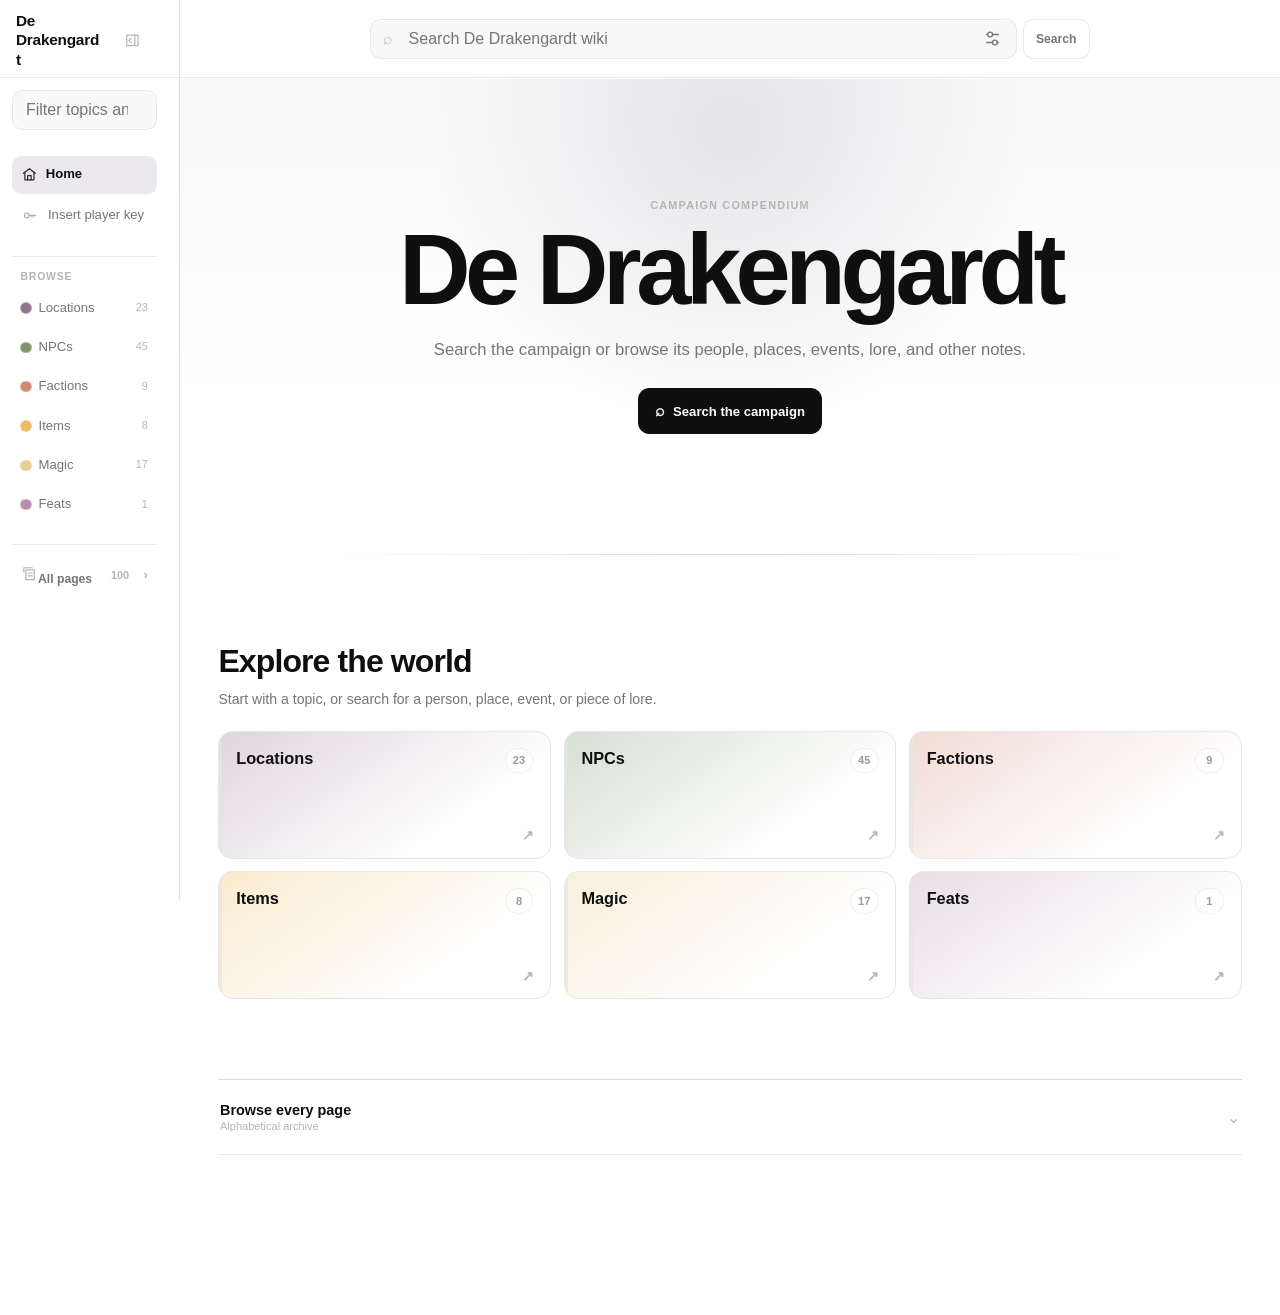
==== commit 93030064: "Publish dndwiki generated site" ====
--- a/site/index.html
+++ b/site/index.html
@@ -1042,6 +1042,7 @@
     }
 
     function syncRelatedActiveState() {
+      if (root?.querySelector('[data-dndwiki-outline-progress-owner]') != null) return;
       const related = root?.querySelector('#dndwiki-related');
       const relatedLink = root?.querySelector('[data-dndwiki-related-link]');
       if (related == null || relatedLink == null) return;
@@ -1097,6 +1098,11 @@
         return;
       }
 
+      // The progress tracker also owns outline navigation. Let its handler
+      // consume the click without this legacy handler queuing a hashchange
+      // that would discard the explicit dot selection.
+      if (event.target?.closest?.('[data-dndwiki-outline-progress-owner] .dndwiki-toc-link') != null) return;
+
       const relatedLink = event.target?.closest?.('[data-dndwiki-related-link]');
       if (relatedLink != null) {
         event.preventDefault();
@@ -1138,4 +1144,4 @@
     requestAnimationFrame(() => requestAnimationFrame(syncAll));
   </script>
 </body>
-</html>+</html>
--- a/site/styles.css
+++ b/site/styles.css
@@ -105,8 +105,8 @@
   display: grid; grid-template-columns: minmax(0,1fr) minmax(14rem,18rem);
   gap: clamp(1.5rem,4vw,3rem); align-items: start;
 }
-.dndwiki-layout:not(:has(#dndwiki-links-heading, #dndwiki-backlinks-heading)) { grid-template-columns: minmax(0,1fr); }
-.dndwiki-layout.dndwiki-modern-layout:not(:has(#dndwiki-links-heading, #dndwiki-backlinks-heading)) { grid-template-columns: minmax(13rem,17rem) minmax(0,1fr) !important; }
+.dndwiki-layout:not(:has(#dndwiki-related-heading, #dndwiki-links-heading, #dndwiki-backlinks-heading)) { grid-template-columns: minmax(0,1fr); }
+.dndwiki-layout.dndwiki-modern-layout:not(:has(#dndwiki-related-heading, #dndwiki-links-heading, #dndwiki-backlinks-heading)) { grid-template-columns: minmax(13rem,17rem) minmax(0,1fr) !important; }
 .dndwiki-main { min-width: 0; }
 
 /* Page body = Minimal reading view, not a separate site theme. */
@@ -323,7 +323,7 @@
 /* Navigation follows the same flat, quiet hierarchy as an Obsidian side pane. */
 .dndwiki-sidebar { position: sticky; top: 4.25rem; display: grid; gap: 0; padding-left: 1.25rem; border-left: 1px solid var(--divider-color); color: var(--text-muted); }
 .dndwiki-sidebar .dndwiki-card:has(#dndwiki-access-heading) { display: none; }
-.dndwiki-sidebar:not(:has(#dndwiki-links-heading, #dndwiki-backlinks-heading)) { display: none; }
+.dndwiki-sidebar:not(:has(#dndwiki-related-heading, #dndwiki-links-heading, #dndwiki-backlinks-heading)) { display: none; }
 .dndwiki-card { border: 0; border-radius: 0; background: transparent; padding: .85rem 0; }
 .dndwiki-card + .dndwiki-card { border-top: 1px solid var(--divider-color); }
 .dndwiki-card h2 { margin: 0 0 .6rem; font-size: .72rem; font-weight: 600; text-transform: uppercase; letter-spacing: .05em; color: var(--text-muted); }
@@ -366,7 +366,7 @@
   .dndwiki-topbar { grid-template-columns: minmax(0,1fr) auto; }
   .dndwiki-search { grid-column: 1 / -1; grid-row: 2; }
   .dndwiki-layout { grid-template-columns: minmax(0,1fr); padding-top: 1.25rem; }
-  .dndwiki-layout.dndwiki-modern-layout:not(:has(#dndwiki-links-heading, #dndwiki-backlinks-heading)) { grid-template-columns: minmax(0,1fr) !important; }
+  .dndwiki-layout.dndwiki-modern-layout:not(:has(#dndwiki-related-heading, #dndwiki-links-heading, #dndwiki-backlinks-heading)) { grid-template-columns: minmax(0,1fr) !important; }
   .dndwiki-sidebar { position: static; grid-template-columns: repeat(2,minmax(0,1fr)); border-left: 0; border-top: 1px solid var(--divider-color); padding: .5rem 0 0; gap: 0 1rem; }
   .dndwiki-card + .dndwiki-card { border-top: 0; }
   .dndwiki-card:nth-child(n+3) { border-top: 1px solid var(--divider-color); }
@@ -399,4 +399,4 @@
 
 @media (prefers-reduced-motion: reduce) {
   *, *::before, *::after { scroll-behavior: auto !important; transition-duration: .001ms !important; animation-duration: .001ms !important; }
-}
+}
--- a/site/runtime/reader-chrome-refresh.css
+++ b/site/runtime/reader-chrome-refresh.css
@@ -599,6 +599,11 @@
   visibility: visible;
 }
 
+/* A closed drawer has no composited backdrop, including during search. */
+.dndwiki-shell:not([data-dndwiki-browse-open]) .dndwiki-browse-scrim {
+  display: none;
+}
+
 /* ---------- Home / discovery ---------- */
 
 .dndwiki-shell .dndwiki-home {
@@ -1264,6 +1269,10 @@
   box-shadow: none;
 }
 
+.dndwiki-shell .dndwiki-sidebar[data-dndwiki-context-footer] .dndwiki-card:only-of-type {
+  grid-column: 1 / -1;
+}
+
 .dndwiki-shell .dndwiki-sidebar[data-dndwiki-context-footer] .dndwiki-card h2 {
   margin: 0 0 .56rem;
   color: var(--text-muted);
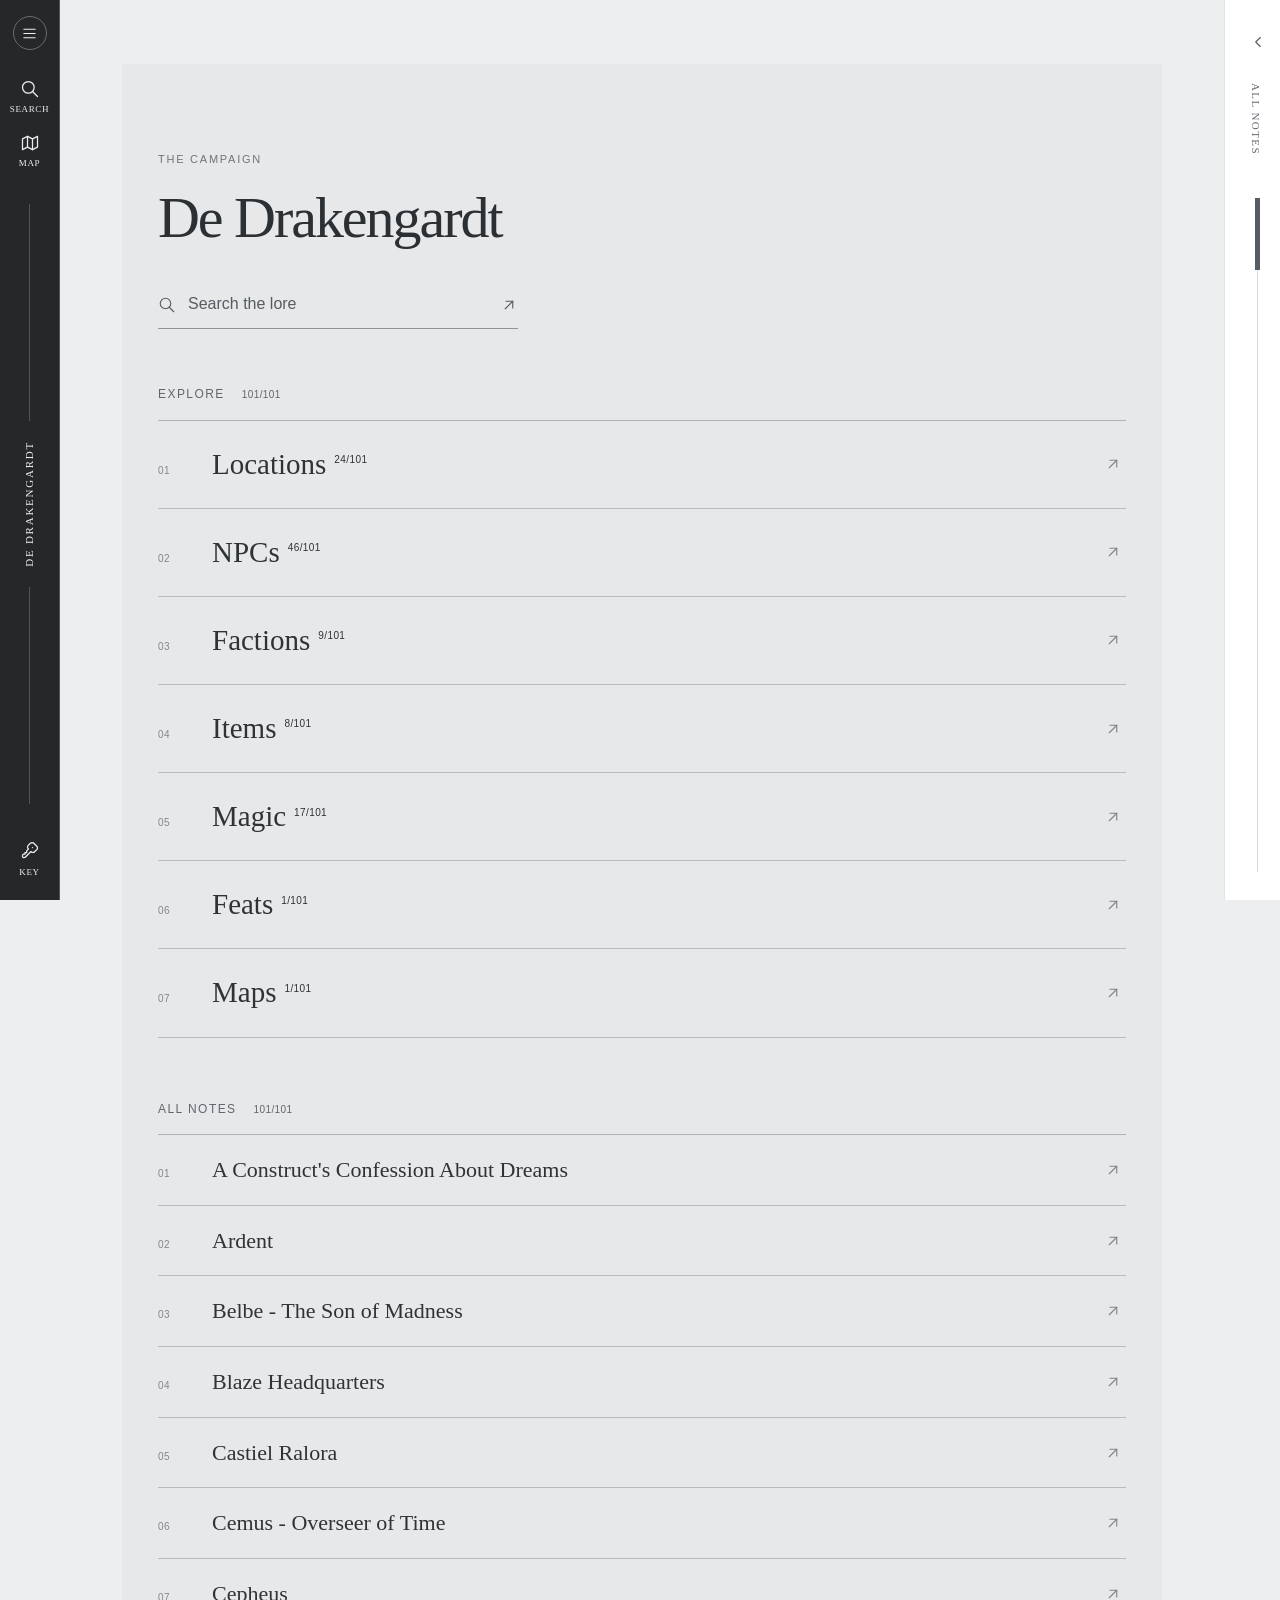
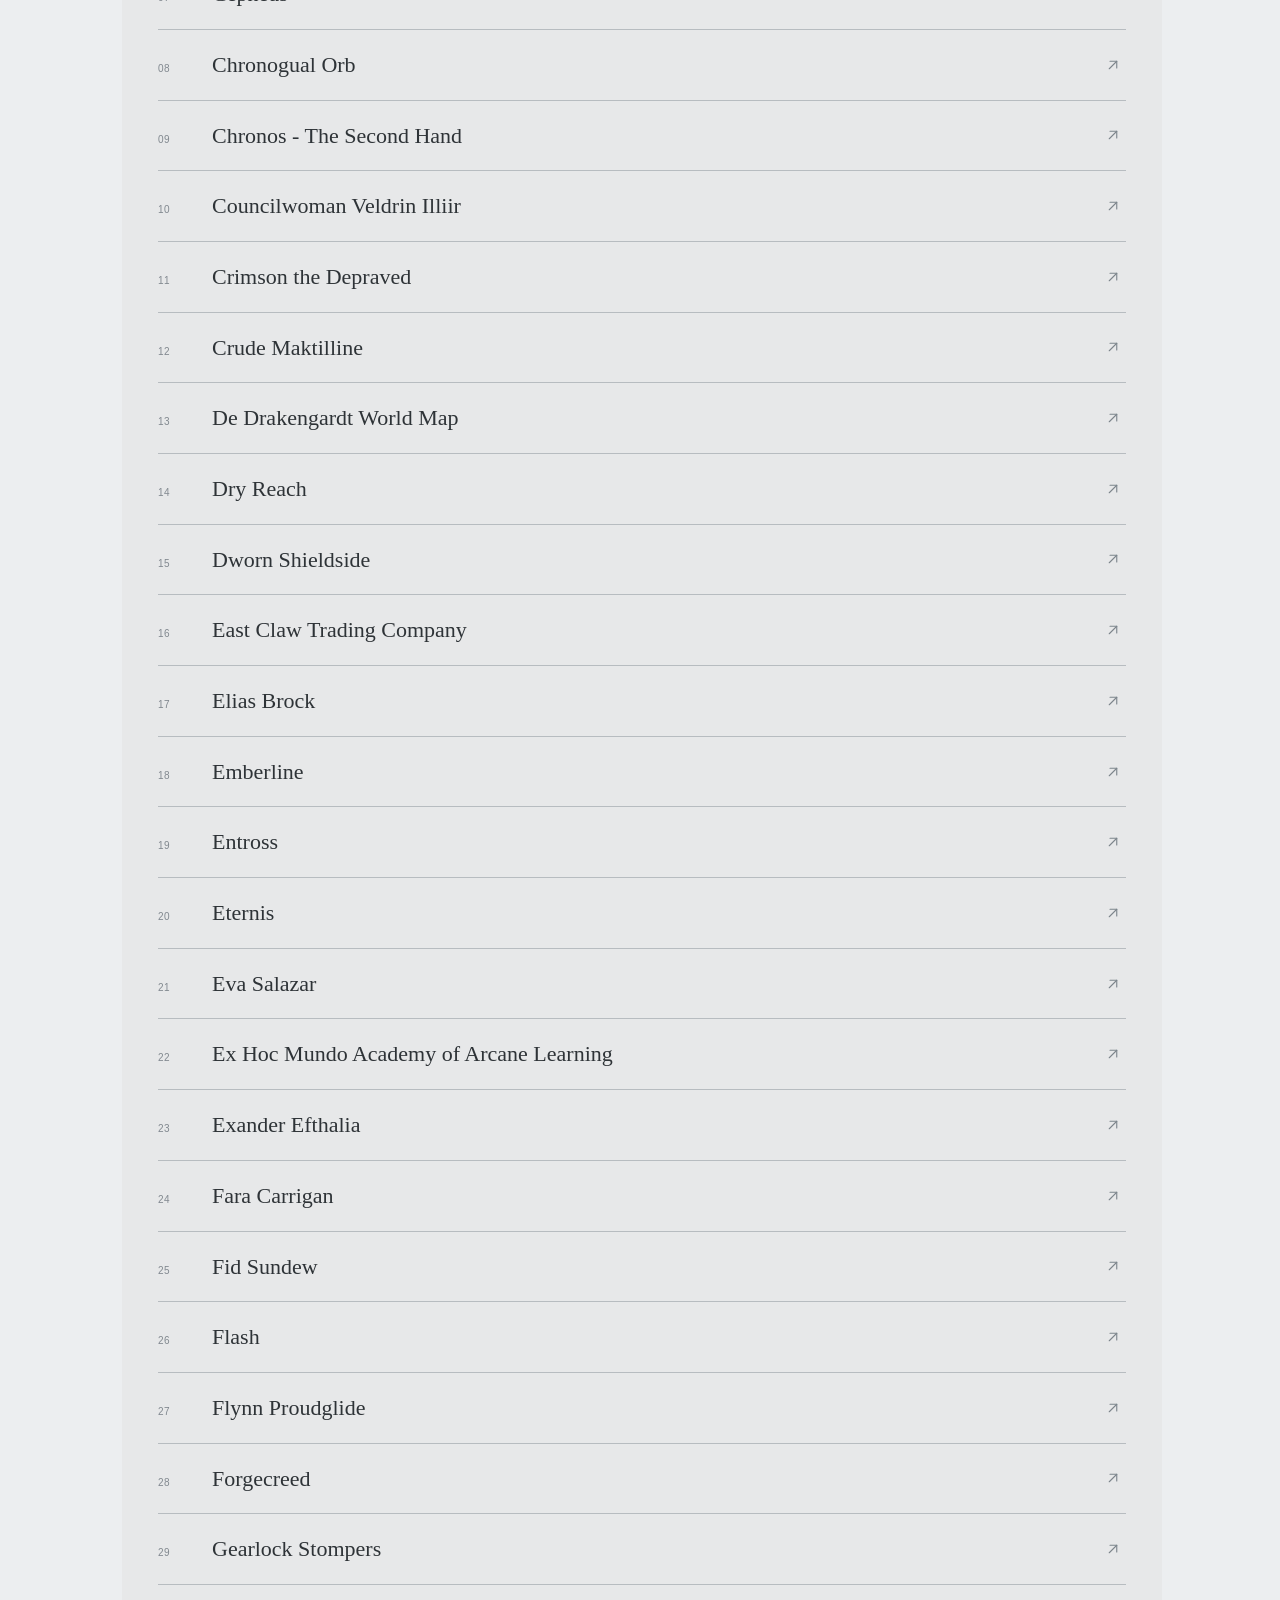
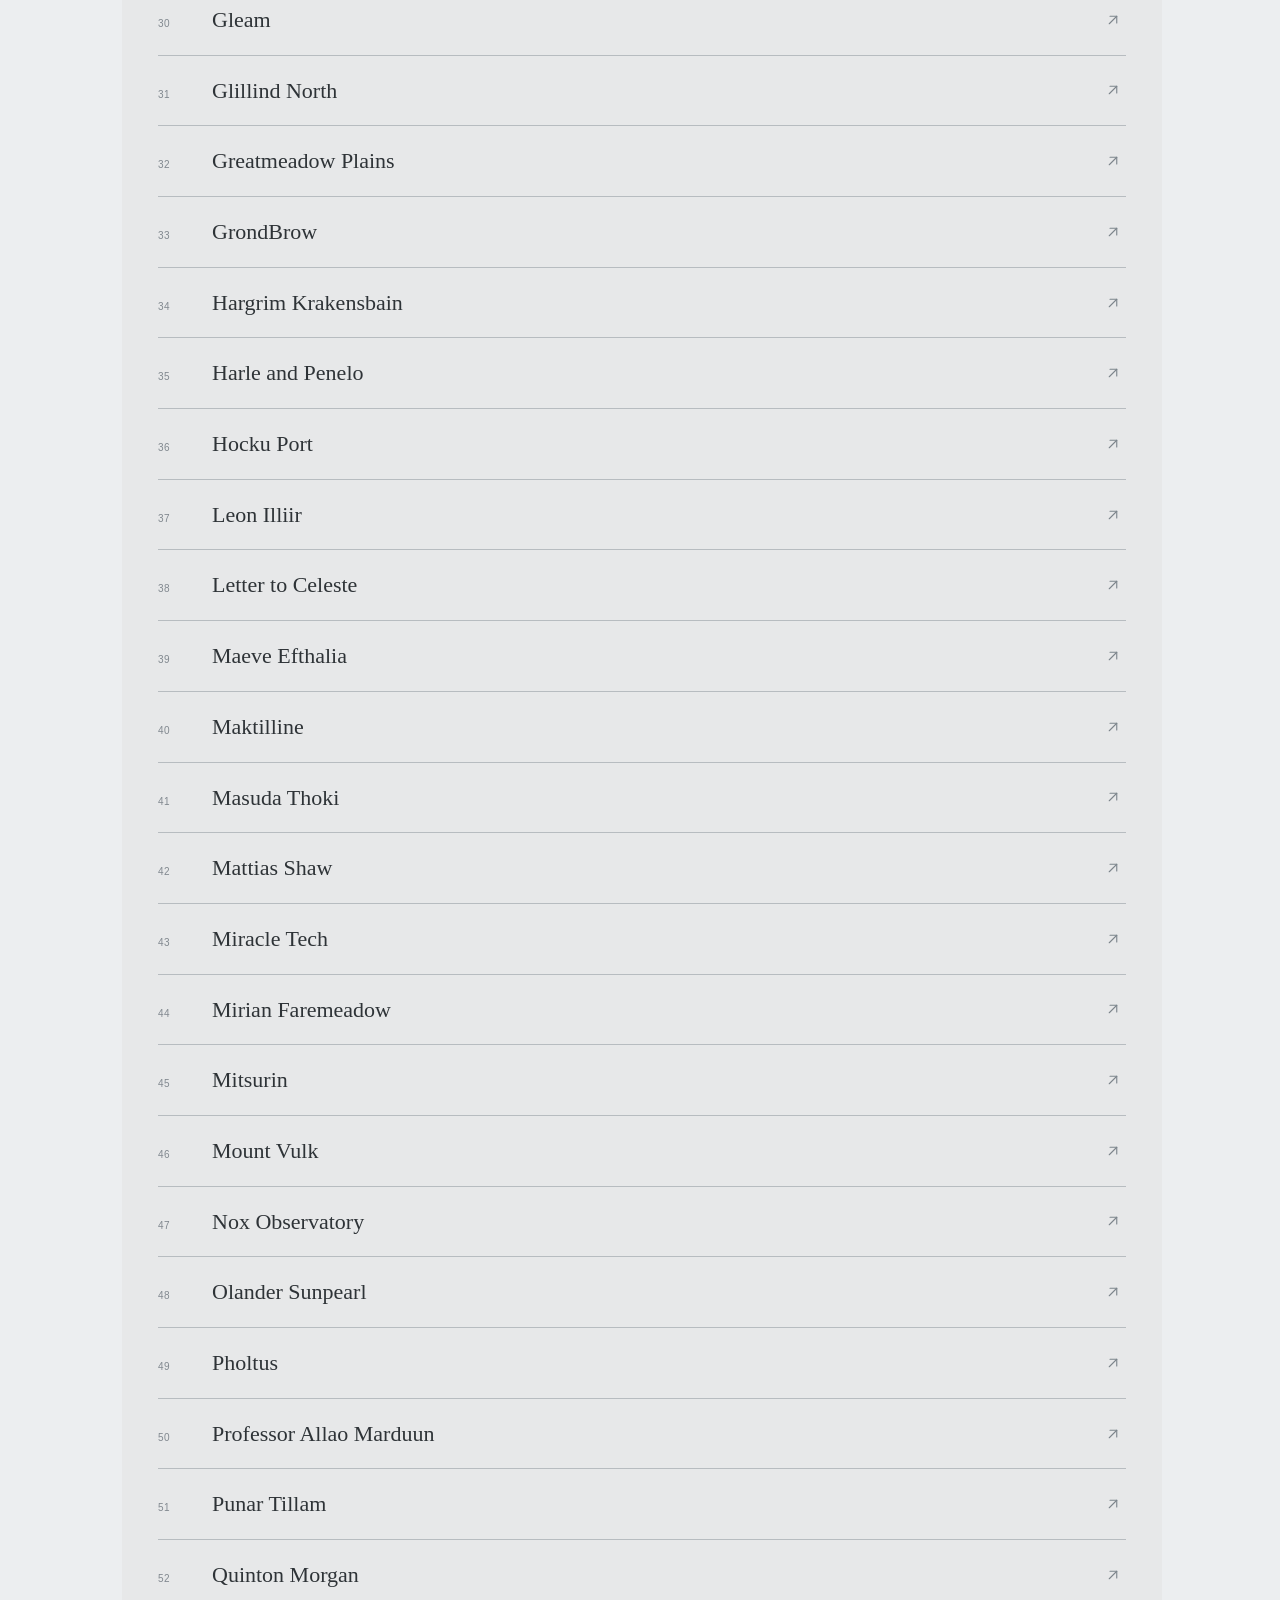
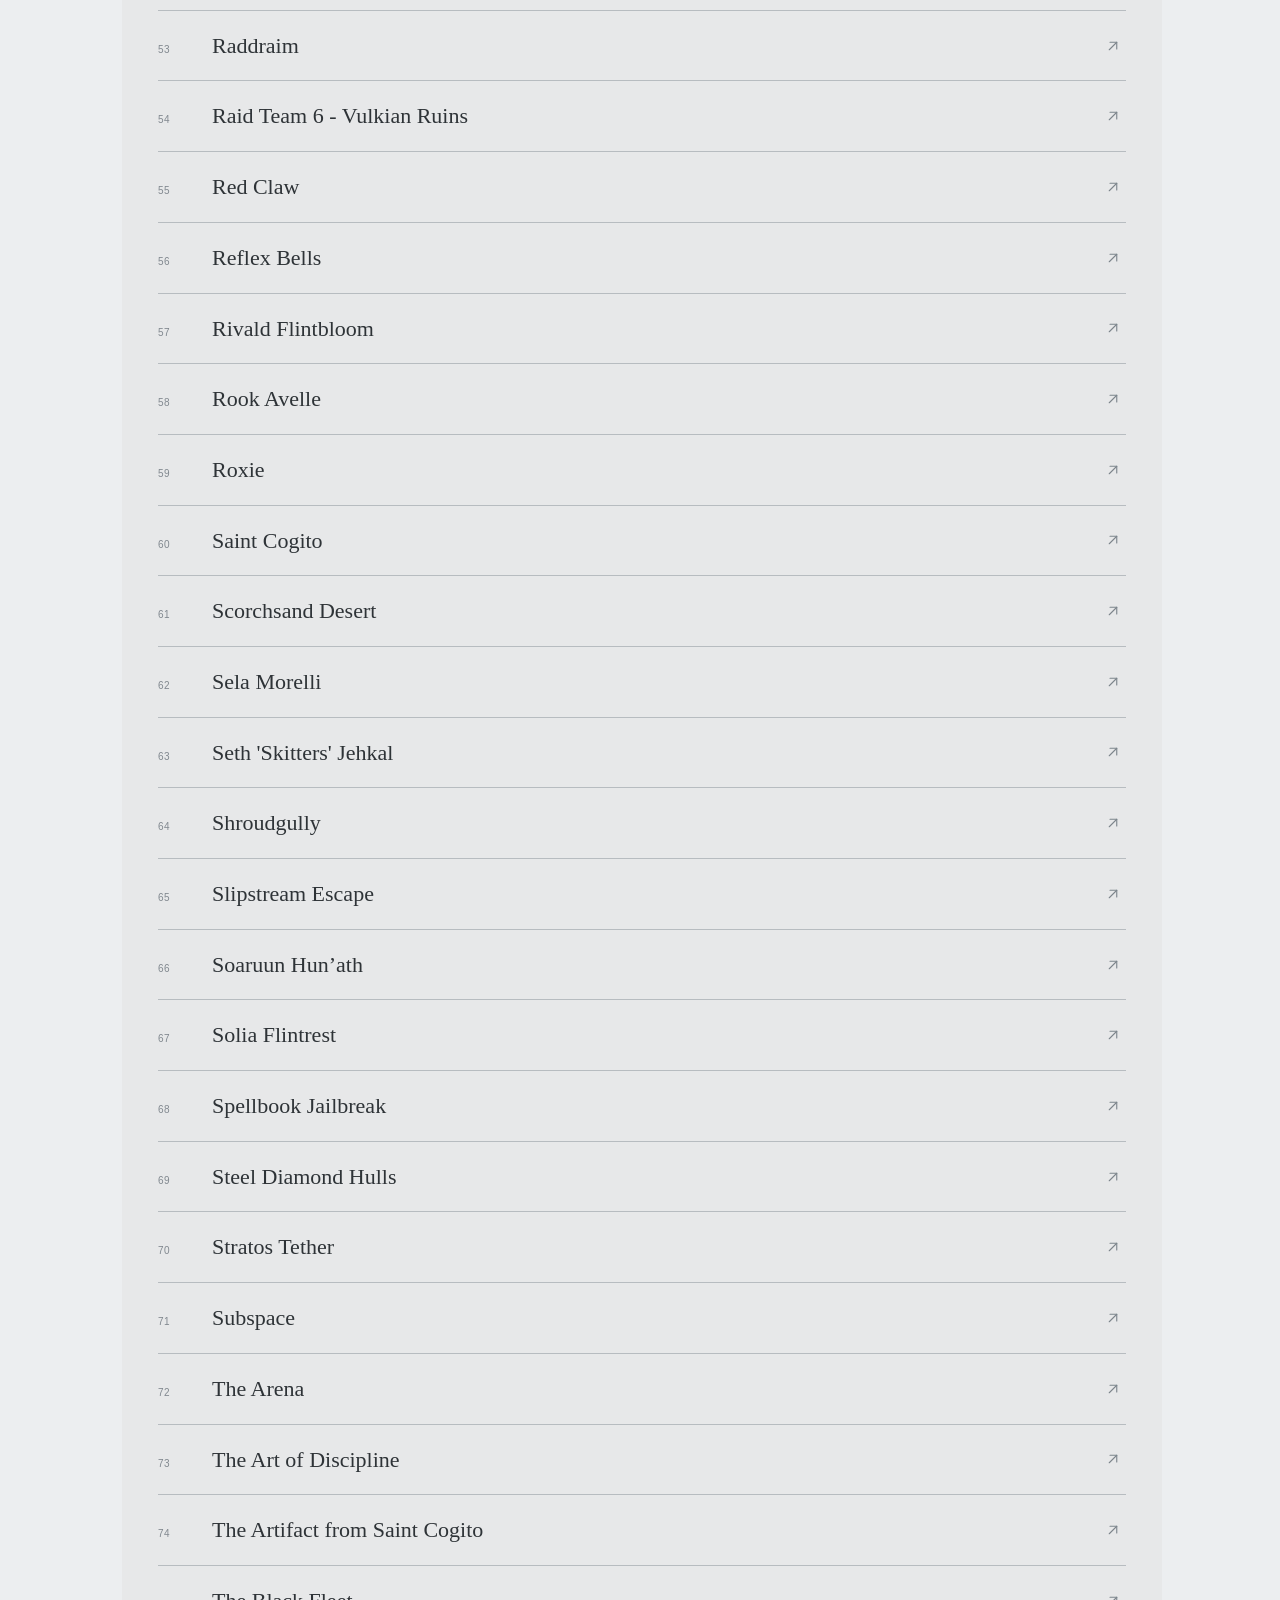
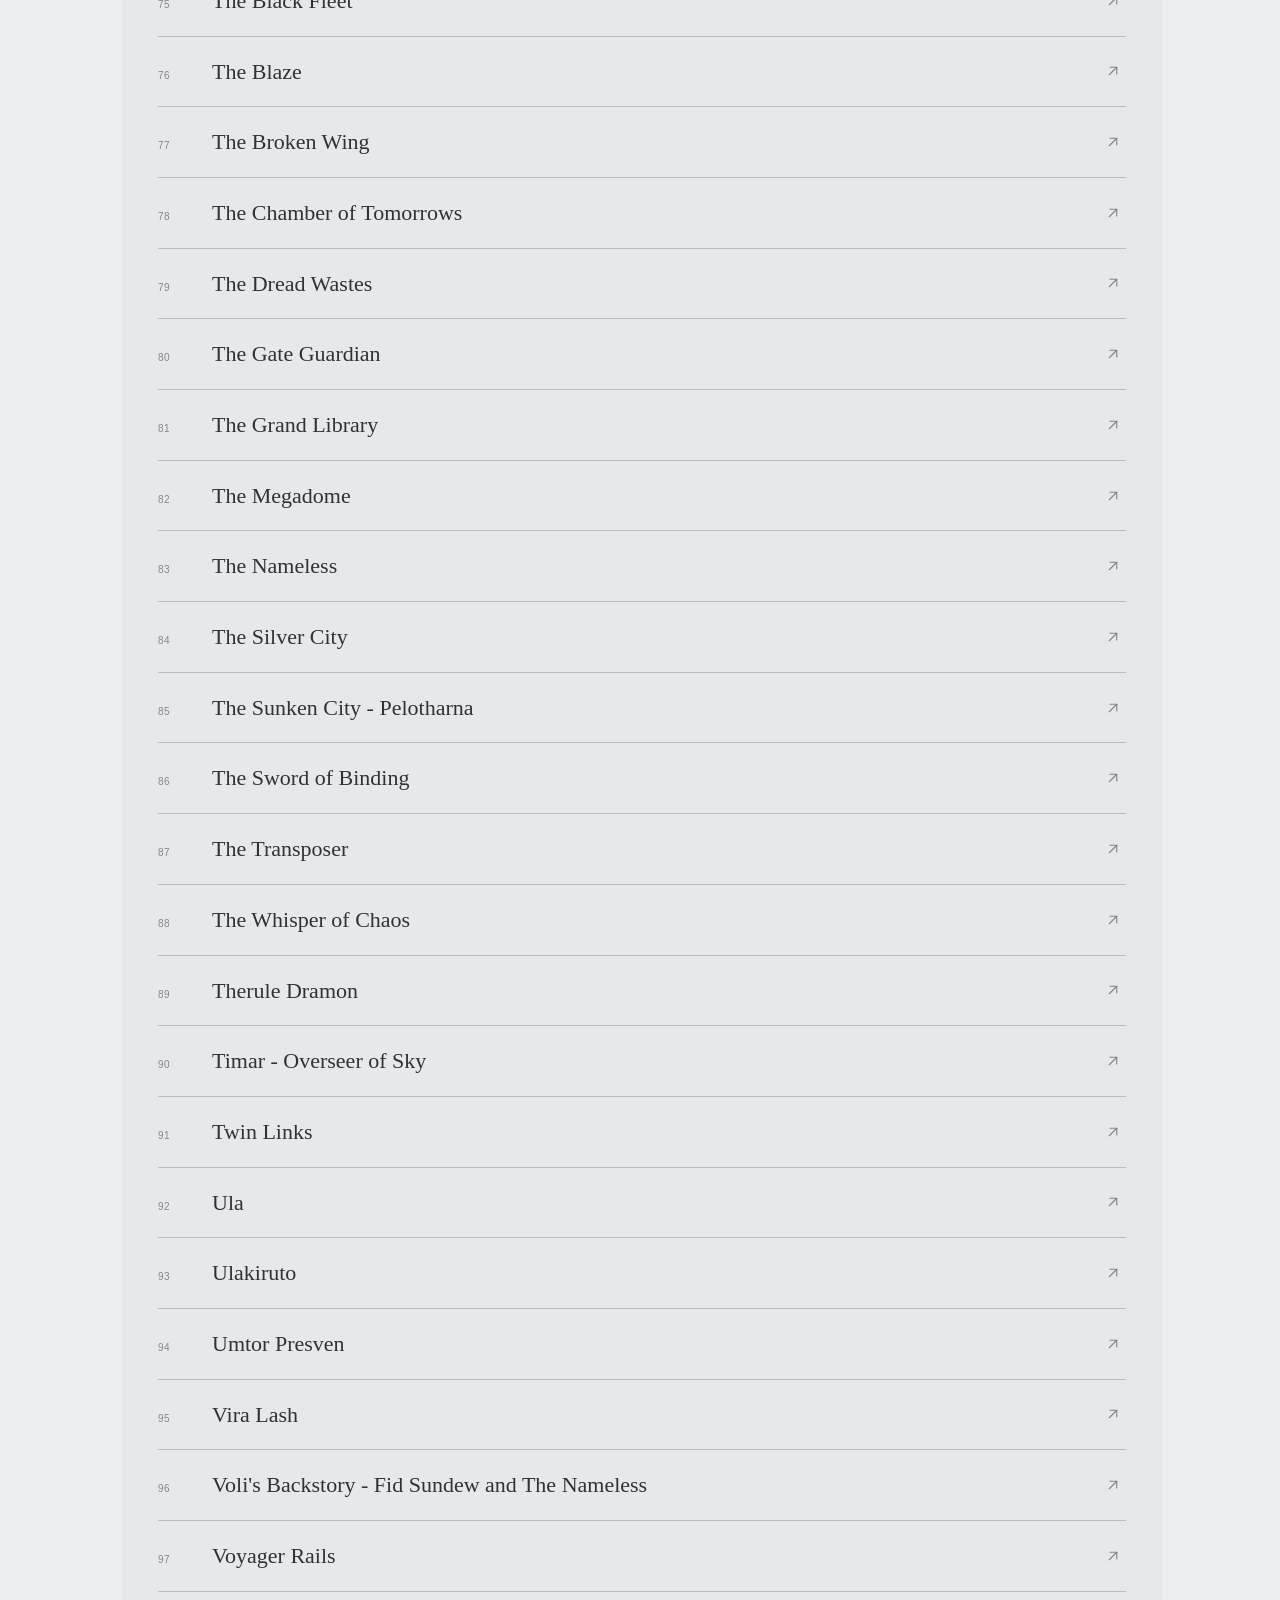
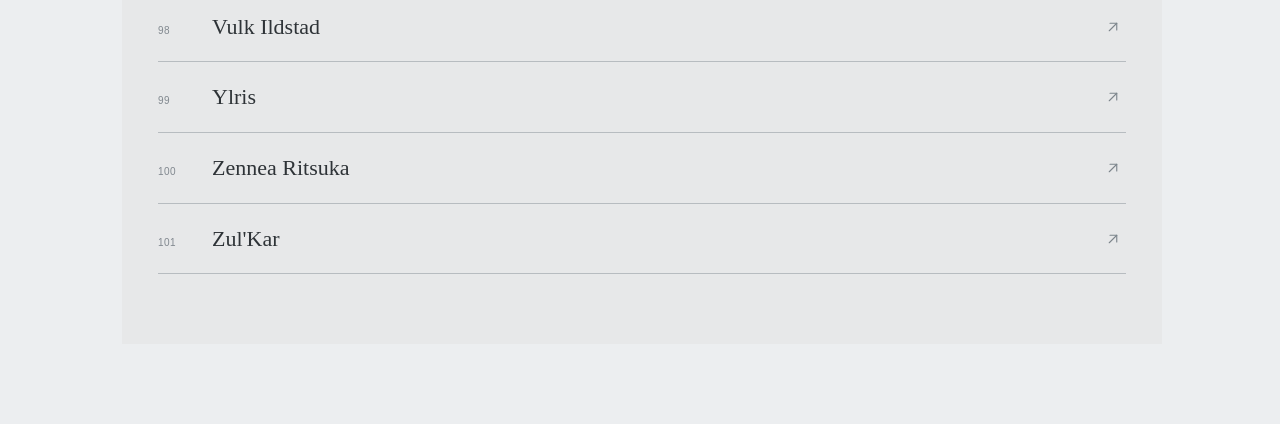
==== commit 8cfbee1b: "Publish dndwiki generated site" ====
--- a/site/index.html
+++ b/site/index.html
@@ -1,1147 +1,20 @@
 <!doctype html>
-<html lang="en" style="color-scheme: light">
+<html lang="en" style="color-scheme:light">
 <head>
   <meta charset="utf-8">
   <meta name="viewport" content="width=device-width, initial-scale=1">
   <meta name="color-scheme" content="light">
-  <meta name="description" content="dndwiki campaign wiki">
+  <meta name="description" content="De Drakengardt campaign wiki">
   <title>dndwiki</title>
   <link rel="stylesheet" href="./styles.css">
-  <link rel="stylesheet" href="./runtime/reader-chrome-refresh.css">
-  <style id="dndwiki-reader-v41-fidelity">
-    /* v4.1+ fidelity/layout corrections. Authored note semantics remain in the renderer. */
-    :root {
-      --dndwiki-persistent-rail-width: clamp(11rem, calc((100vw - 57.5rem) / 2), 19rem);
-      --dndwiki-persistent-browse-width: var(--dndwiki-persistent-rail-width);
-      /* Screenshot-calibrated to Dan's live Obsidian reading pane. The 18px/45rem
-         pair scales the article by the same 1.125 factor, preserving its wrap
-         measure while leaving the surrounding wiki chrome at the 16px baseline. */
-      --dndwiki-reader-font-size: 18px;
-      --line-width: 45rem;
-    }
-
-    .dndwiki-shell .dndwiki-search-shortcut {
-      display: none !important;
-    }
-
-    /*
-      Keep the search row, generated page header, article body, empty states, and
-      result surface on one canonical reading axis. Percentage-based Minimal
-      reading width is allowed only where the containing width matches the page
-      layout, so it cannot shrink against an unrelated masthead grid track.
-    */
-    .dndwiki-shell .dndwiki-search,
-    .dndwiki-shell .dndwiki-main > .dndwiki-page-header,
-    .dndwiki-shell .dndwiki-page,
-    .dndwiki-shell .dndwiki-empty,
-    .dndwiki-shell .dndwiki-missing,
-    .dndwiki-shell .dndwiki-gated {
-      width: var(--dndwiki-reading-max) !important;
-      max-width: 100% !important;
-      margin-inline: auto;
-    }
-
-    .dndwiki-shell .dndwiki-search {
-      justify-self: center !important;
-    }
-
-    .dndwiki-shell .dndwiki-topbar .dndwiki-search input {
-      padding-right: 2.25rem !important;
-    }
-
-    /* Search results inherit the exact search-row edges instead of opening as
-       a separately centered floating width. */
-    .dndwiki-shell .dndwiki-search [data-dndwiki-search-results] > .dndwiki-search-results {
-      position: static !important;
-      inset: auto !important;
-      width: 100% !important;
-      max-width: none !important;
-      margin: 0 !important;
-      transform: none !important;
-    }
-
-    @media (min-width: 981px) {
-      .dndwiki-shell .dndwiki-topbar {
-        grid-template-columns: minmax(0, 1fr) minmax(19rem, var(--line-width)) minmax(0, 1fr) !important;
-      }
-
-      .dndwiki-shell .dndwiki-search {
-        width: 100% !important;
-      }
-    }
-
-    @media (max-width: 980px) {
-      .dndwiki-shell .dndwiki-topbar {
-        padding-inline: clamp(1rem, 3vw, 2.75rem) !important;
-      }
-
-      .dndwiki-shell .dndwiki-search {
-        width: var(--dndwiki-reading-max) !important;
-        max-width: 100% !important;
-      }
-    }
-
-    @media (max-width: 860px) {
-      .dndwiki-shell .dndwiki-topbar {
-        padding-inline: clamp(.85rem, 3.5vw, 1.4rem) !important;
-      }
-    }
-
-    .dndwiki-shell .dndwiki-main,
-    .dndwiki-shell .dndwiki-main > .dndwiki-page-header,
-    .dndwiki-shell .dndwiki-page {
-      min-width: 0;
-      max-width: 100%;
-    }
-
-    /* Scale only authored article content. Chrome remains on the 16px root
-       scale, while 45rem / 18px keeps the same 40em wrap measure as 40rem / 16px. */
-    .dndwiki-shell .dndwiki-page {
-      font-size: var(--dndwiki-reader-font-size) !important;
-    }
-
-    .dndwiki-shell .dndwiki-page-header h1 {
-      width: 100%;
-      max-width: 100% !important;
-      font-size: clamp(1.55rem, 2.3vw, 2.15rem) !important;
-      line-height: 1.12 !important;
-      letter-spacing: -.025em !important;
-      white-space: normal;
-      overflow-wrap: anywhere;
-      word-break: normal;
-    }
-
-    /* The reader intentionally uses justified prose. Keep the final line left
-       aligned while preserving the corrected Obsidian width/type metrics. */
-    .dndwiki-shell .dndwiki-page p,
-    .dndwiki-shell .dndwiki-page li {
-      text-align: justify;
-      text-align-last: left;
-    }
-
-    .dndwiki-shell .dndwiki-page ul,
-    .dndwiki-shell .dndwiki-page ol {
-      padding-inline-start: 1.8em;
-    }
-
-    .dndwiki-shell .dndwiki-page li {
-      margin-block: .075em;
-    }
-
-    .dndwiki-shell .dndwiki-page li::marker {
-      color: var(--text-faint);
-      font-size: .88em;
-    }
-
-    .dndwiki-shell .dndwiki-page li > ul,
-    .dndwiki-shell .dndwiki-page li > ol {
-      position: relative;
-      margin-block: .18em .28em !important;
-      padding-inline-start: 1.9em !important;
-    }
-
-    .dndwiki-shell .dndwiki-page li > ul::before,
-    .dndwiki-shell .dndwiki-page li > ol::before {
-      content: '';
-      position: absolute;
-      top: .12em;
-      bottom: .12em;
-      left: -1em;
-      width: 1px;
-      background: var(--background-modifier-border);
-      pointer-events: none;
-    }
-
-    /* v4.5: desktop browse becomes a real persistent workspace column. Padding
-       the shell reduces its content box, so the masthead and article remain
-       centered in the space that is actually available after the nav column. */
-    @media (min-width: 1100px) {
-      .dndwiki-shell[data-dndwiki-browse-persistent][data-dndwiki-browse-open] {
-        box-sizing: border-box;
-        padding-left: var(--dndwiki-persistent-browse-width);
-      }
-
-      .dndwiki-shell[data-dndwiki-browse-persistent] .dndwiki-primary-nav {
-        width: var(--dndwiki-persistent-browse-width) !important;
-        max-width: var(--dndwiki-persistent-browse-width) !important;
-        box-shadow: none !important;
-      }
-
-      .dndwiki-shell[data-dndwiki-browse-persistent][data-dndwiki-browse-open] .dndwiki-browse-scrim {
-        display: none !important;
-      }
-
-      body:has(.dndwiki-shell[data-dndwiki-browse-persistent][data-dndwiki-browse-open]) {
-        overflow: auto !important;
-      }
-    }
-
-    /* Related belongs to the same reading column as the note. */
-    .dndwiki-shell .dndwiki-main > .dndwiki-sidebar[data-dndwiki-context-footer] {
-      width: var(--dndwiki-reading-max) !important;
-      max-width: 100% !important;
-      margin-inline: auto !important;
-    }
-
-    /* The desktop outline is a true mirror rail for Browse: same responsive
-       width, full-height edge treatment, inner padding, and reclaimed content
-       space when collapsed. Equal open rails keep the article centered in the
-       viewport instead of merely placing an outline beside it. */
-    .dndwiki-shell .dndwiki-outline-trigger {
-      min-height: 36px;
-      flex: 0 0 auto;
-      display: inline-flex;
-      align-items: center;
-      gap: .42rem;
-      padding: .35rem .6rem;
-      border: 0;
-      border-radius: 8px;
-      background: transparent;
-      color: var(--text-muted);
-      font-size: .79rem;
-      font-weight: 620;
-      line-height: 1.2;
-    }
-
-    .dndwiki-shell .dndwiki-outline-trigger::before {
-      content: '☷';
-      color: var(--text-faint);
-      font-size: .92rem;
-      line-height: 1;
-    }
-
-    .dndwiki-shell .dndwiki-outline-trigger:hover,
-    .dndwiki-shell .dndwiki-outline-trigger[aria-expanded="true"] {
-      background: var(--dndwiki-soft-hover);
-      color: var(--text-normal);
-    }
-
-    @media (min-width: 1200px) {
-      .dndwiki-shell[data-dndwiki-outline-persistent][data-dndwiki-outline-open] {
-        box-sizing: border-box;
-        padding-right: var(--dndwiki-persistent-rail-width);
-      }
-
-      #dndwiki-app .dndwiki-shell .dndwiki-layout.dndwiki-modern-layout:has(> .dndwiki-outline-rail) {
-        display: block !important;
-      }
-
-      .dndwiki-shell .dndwiki-layout:has(> .dndwiki-outline-rail) > .dndwiki-main {
-        min-width: 0;
-      }
-
-      .dndwiki-shell .dndwiki-outline-rail {
-        position: fixed;
-        z-index: 130;
-        inset: 0 0 0 auto;
-        width: var(--dndwiki-persistent-rail-width) !important;
-        max-width: var(--dndwiki-persistent-rail-width) !important;
-        max-height: none;
-        box-sizing: border-box;
-        margin: 0;
-        padding: 0 .78rem 1.5rem;
-        overflow: auto;
-        overscroll-behavior: contain;
-        border: 0;
-        border-left: 1px solid var(--dndwiki-soft-line-strong);
-        background: var(--background-primary);
-        box-shadow: none;
-        scrollbar-gutter: stable;
-        scrollbar-width: thin;
-        transform: translateX(calc(100% + 1.5rem));
-        visibility: hidden;
-        transition: transform .22s cubic-bezier(.2,.8,.2,1), visibility .22s linear;
-      }
-
-      .dndwiki-shell[data-dndwiki-outline-open] .dndwiki-outline-rail {
-        transform: translateX(0);
-        visibility: visible;
-      }
-
-      .dndwiki-shell .dndwiki-outline-rail .dndwiki-page-outline {
-        min-height: 100%;
-        margin: 0;
-        padding: 0;
-        border: 0;
-      }
-
-      .dndwiki-shell .dndwiki-outline-rail .dndwiki-page-outline > summary {
-        position: sticky;
-        top: 0;
-        z-index: 3;
-        min-height: 78px;
-        display: flex;
-        align-items: center;
-        justify-content: space-between;
-        gap: .75rem;
-        box-sizing: border-box;
-        margin-inline: -.78rem;
-        padding: .9rem 1rem .78rem;
-        border-bottom: 1px solid var(--dndwiki-soft-line);
-        background: color-mix(in srgb, var(--background-primary) 95%, transparent);
-        color: var(--text-normal);
-        backdrop-filter: blur(14px);
-      }
-
-      .dndwiki-shell .dndwiki-outline-rail .dndwiki-page-outline > summary > span:first-child {
-        min-width: 0;
-        overflow-wrap: anywhere;
-        font-size: 1.05rem;
-        font-weight: 720;
-        letter-spacing: -.015em;
-        line-height: 1.25;
-      }
-
-      .dndwiki-shell .dndwiki-outline-rail .dndwiki-page-outline-count {
-        color: var(--text-faint);
-        font-size: .64rem;
-        font-weight: 700;
-        letter-spacing: .06em;
-        white-space: nowrap;
-      }
-
-      .dndwiki-shell .dndwiki-outline-rail .dndwiki-page-outline > summary::after {
-        margin-left: .15rem;
-      }
-
-      .dndwiki-shell .dndwiki-outline-rail .dndwiki-toc-list {
-        display: block !important;
-        margin: 0;
-        padding: .75rem 0 .9rem;
-      }
-
-      .dndwiki-shell .dndwiki-outline-rail .dndwiki-toc-link {
-        min-height: 38px;
-        display: flex;
-        align-items: center;
-        box-sizing: border-box;
-        padding: .42rem .55rem;
-        border-radius: 9px;
-        font-size: .79rem;
-        line-height: 1.28;
-      }
-
-      .dndwiki-shell .dndwiki-outline-rail .dndwiki-toc-link[data-level="3"],
-      .dndwiki-shell .dndwiki-outline-rail .dndwiki-toc-link[data-level="4"] {
-        padding-left: 1.05rem;
-      }
-
-      .dndwiki-shell .dndwiki-outline-rail .dndwiki-toc-list li + li {
-        margin-top: .08rem;
-      }
-    }
-
-    @media (max-width: 1199px) {
-      .dndwiki-shell .dndwiki-outline-trigger {
-        display: none !important;
-      }
-    }
-
-    .dndwiki-shell .dndwiki-toc-link[aria-current="location"] {
-      background: var(--dndwiki-soft-accent);
-      color: var(--text-normal);
-      box-shadow: inset 2px 0 0 color-mix(in srgb, var(--interactive-accent) 72%, var(--text-normal));
-      font-weight: 650;
-    }
-
-    @media (max-width: 620px) {
-      .dndwiki-shell .dndwiki-page-header h1 {
-        font-size: clamp(1.45rem, 6.5vw, 1.95rem) !important;
-      }
-    }
-  </style>
-
-  <style id="dndwiki-reader-v46-rail-polish">
-    :root {
-      --dndwiki-mini-rail-width: 3.55rem;
-      --bold-weight: 600;
-      --link-color: var(--text-accent);
-      --link-color-hover: var(--text-accent-hover);
-    }
-
-    .dndwiki-shell .dndwiki-page strong,
-    .dndwiki-shell .dndwiki-page b {
-      font-weight: var(--bold-weight, 600) !important;
-    }
-
-    .dndwiki-shell .dndwiki-page a {
-      color: var(--link-color, var(--text-accent)) !important;
-    }
-
-    .dndwiki-shell .dndwiki-page a:hover {
-      color: var(--link-color-hover, var(--text-accent-hover)) !important;
-    }
-
-    .dndwiki-shell .dndwiki-page-outline-count,
-    .dndwiki-shell .dndwiki-page-outline > summary::after {
-      display: none !important;
-      content: none !important;
-    }
-
-    .dndwiki-shell .dndwiki-primary-nav,
-    .dndwiki-shell .dndwiki-outline-rail {
-      scrollbar-width: thin !important;
-      scrollbar-color: var(--background-modifier-border-hover) transparent;
-      overscroll-behavior: contain;
-      touch-action: pan-y;
-    }
-
-    .dndwiki-shell .dndwiki-primary-nav::-webkit-scrollbar,
-    .dndwiki-shell .dndwiki-outline-rail::-webkit-scrollbar {
-      width: 8px;
-    }
-
-    .dndwiki-shell .dndwiki-primary-nav::-webkit-scrollbar-track,
-    .dndwiki-shell .dndwiki-outline-rail::-webkit-scrollbar-track {
-      background: transparent;
-    }
-
-    .dndwiki-shell .dndwiki-primary-nav::-webkit-scrollbar-thumb,
-    .dndwiki-shell .dndwiki-outline-rail::-webkit-scrollbar-thumb {
-      border: 2px solid transparent;
-      border-radius: 999px;
-      background: var(--background-modifier-border-hover);
-      background-clip: padding-box;
-    }
-
-    .dndwiki-shell .dndwiki-nav-icon,
-    .dndwiki-shell .dndwiki-nav-summary-icon,
-    .dndwiki-shell .dndwiki-rail-toggle-icon {
-      width: 1.05rem;
-      height: 1.05rem;
-      flex: 0 0 1.05rem;
-      display: inline-grid;
-      place-items: center;
-      color: var(--text-faint);
-    }
-
-    .dndwiki-shell .dndwiki-nav-icon svg,
-    .dndwiki-shell .dndwiki-nav-summary-icon svg,
-    .dndwiki-shell .dndwiki-rail-toggle-icon svg {
-      width: 100%;
-      height: 100%;
-      display: block;
-      fill: none;
-      stroke: currentColor;
-      stroke-width: 1.75;
-      stroke-linecap: round;
-      stroke-linejoin: round;
-    }
-
-    .dndwiki-shell .dndwiki-primary-nav-link,
-    .dndwiki-shell .dndwiki-outline-rail .dndwiki-toc-link,
-    .dndwiki-shell .dndwiki-page-outline:not(.dndwiki-outline-rail *) .dndwiki-toc-link {
-      min-height: 38px;
-      display: flex;
-      align-items: center;
-      gap: .48rem;
-      box-sizing: border-box;
-      padding: .42rem .55rem;
-      border-radius: 9px;
-      color: var(--text-muted);
-      font-size: .82rem;
-      font-weight: 500;
-      line-height: 1.28;
-      text-decoration: none;
-    }
-
-    .dndwiki-shell .dndwiki-primary-nav-link[aria-current="page"],
-    .dndwiki-shell .dndwiki-toc-link[aria-current="location"] {
-      background: var(--dndwiki-soft-accent) !important;
-      color: var(--text-normal) !important;
-      box-shadow: none !important;
-      font-weight: 640 !important;
-    }
-
-    .dndwiki-shell .dndwiki-primary-nav-link[aria-current="page"] .dndwiki-nav-icon,
-    .dndwiki-shell .dndwiki-toc-link[aria-current="location"] .dndwiki-outline-dot {
-      color: color-mix(in srgb, var(--interactive-accent) 78%, var(--text-normal));
-    }
-
-    .dndwiki-shell .dndwiki-outline-dot {
-      width: .52rem;
-      height: .52rem;
-      flex: 0 0 .52rem;
-      box-sizing: border-box;
-      border: 1.5px solid currentColor;
-      border-radius: 999px;
-      color: var(--text-faint);
-      background: transparent;
-    }
-
-    .dndwiki-shell .dndwiki-toc-link[data-level="3"] .dndwiki-outline-dot,
-    .dndwiki-shell .dndwiki-toc-link[data-level="4"] .dndwiki-outline-dot {
-      width: .42rem;
-      height: .42rem;
-      flex-basis: .42rem;
-      opacity: .72;
-    }
-
-    .dndwiki-shell .dndwiki-toc-link[aria-current="location"] .dndwiki-outline-dot {
-      background: currentColor;
-    }
-
-    .dndwiki-shell .dndwiki-outline-rail-head {
-      position: sticky;
-      top: 0;
-      z-index: 4;
-      min-height: 78px;
-      display: flex;
-      align-items: center;
-      justify-content: space-between;
-      gap: .75rem;
-      box-sizing: border-box;
-      margin-inline: -.78rem;
-      padding: .9rem 1rem .78rem;
-      border-bottom: 1px solid var(--dndwiki-soft-line);
-      background: color-mix(in srgb, var(--background-primary) 95%, transparent);
-      backdrop-filter: blur(14px);
-    }
-
-    .dndwiki-shell .dndwiki-outline-rail-title {
-      min-width: 0;
-      overflow-wrap: anywhere;
-      color: var(--text-normal);
-      font-size: 1.05rem;
-      font-weight: 720;
-      letter-spacing: -.015em;
-      line-height: 1.25;
-    }
-
-    .dndwiki-shell .dndwiki-outline-trigger,
-    .dndwiki-shell .dndwiki-browse-close {
-      width: 38px;
-      height: 38px;
-      min-height: 38px;
-      flex: 0 0 38px;
-      display: grid;
-      place-items: center;
-      box-sizing: border-box;
-      padding: 0 !important;
-      border: 0;
-      border-radius: 9px;
-      background: transparent;
-      color: var(--text-muted);
-    }
-
-    .dndwiki-shell .dndwiki-outline-trigger::before {
-      display: none !important;
-      content: none !important;
-    }
-
-    .dndwiki-shell .dndwiki-outline-trigger:hover,
-    .dndwiki-shell .dndwiki-browse-close:hover {
-      background: var(--dndwiki-soft-hover);
-      color: var(--text-normal);
-    }
-
-    .dndwiki-shell .dndwiki-related-empty {
-      width: var(--dndwiki-reading-max);
-      max-width: 100%;
-      margin: clamp(4rem, 8vw, 6rem) auto 0;
-      padding: 1.35rem 0 0;
-      border-top: 1px solid var(--dndwiki-soft-line-strong);
-    }
-
-    .dndwiki-shell .dndwiki-related-empty h2 {
-      margin: 0 0 .3rem;
-      color: var(--text-normal);
-      font-size: 1rem;
-      font-weight: 700;
-      letter-spacing: -.015em;
-    }
-
-    .dndwiki-shell .dndwiki-related-empty p {
-      margin: 0;
-      color: var(--text-faint);
-      font-size: .75rem;
-    }
-
-    @media (min-width: 981px) and (max-width: 1740px) {
-      .dndwiki-shell .dndwiki-topbar {
-        grid-template-columns: minmax(0, 1fr) auto !important;
-        grid-template-areas:
-          "brand access"
-          "search search" !important;
-        gap: .48rem .8rem !important;
-        padding-block: .52rem !important;
-      }
-
-      .dndwiki-shell .dndwiki-brand { grid-area: brand; }
-      .dndwiki-shell .dndwiki-search {
-        grid-area: search;
-        width: min(100%, var(--line-width)) !important;
-        max-width: 100% !important;
-      }
-      .dndwiki-shell .dndwiki-access { grid-area: access; }
-    }
-
-    @media (min-width: 1100px) {
-      .dndwiki-shell[data-dndwiki-browse-persistent] {
-        box-sizing: border-box;
-        padding-left: var(--dndwiki-mini-rail-width) !important;
-        transition: none;
-      }
-
-      .dndwiki-shell[data-dndwiki-browse-persistent][data-dndwiki-browse-open] {
-        padding-left: var(--dndwiki-persistent-browse-width) !important;
-      }
-
-      .dndwiki-shell[data-dndwiki-browse-persistent] .dndwiki-primary-nav {
-        width: var(--dndwiki-mini-rail-width) !important;
-        max-width: var(--dndwiki-mini-rail-width) !important;
-        height: 100dvh !important;
-        max-height: 100dvh !important;
-        padding: 0 .45rem 1rem !important;
-        overflow-x: hidden !important;
-        overflow-y: auto !important;
-        transform: translateX(0) !important;
-        visibility: visible !important;
-        box-shadow: none !important;
-        transition: width .2s cubic-bezier(.2,.8,.2,1), max-width .2s cubic-bezier(.2,.8,.2,1), padding .2s cubic-bezier(.2,.8,.2,1) !important;
-      }
-
-      .dndwiki-shell[data-dndwiki-browse-persistent][data-dndwiki-browse-open] .dndwiki-primary-nav {
-        width: var(--dndwiki-persistent-browse-width) !important;
-        max-width: var(--dndwiki-persistent-browse-width) !important;
-        padding: 0 .78rem 1.5rem !important;
-      }
-
-      .dndwiki-shell[data-dndwiki-browse-persistent]:not([data-dndwiki-browse-open]) .dndwiki-browse-panel-head {
-        justify-content: center;
-        margin-inline: -.45rem;
-        padding-inline: .45rem;
-      }
-
-      .dndwiki-shell[data-dndwiki-browse-persistent]:not([data-dndwiki-browse-open]) .dndwiki-browse-panel-head > div,
-      .dndwiki-shell[data-dndwiki-browse-persistent]:not([data-dndwiki-browse-open]) .dndwiki-browse-filter,
-      .dndwiki-shell[data-dndwiki-browse-persistent]:not([data-dndwiki-browse-open]) .dndwiki-primary-nav-heading,
-      .dndwiki-shell[data-dndwiki-browse-persistent]:not([data-dndwiki-browse-open]) .dndwiki-nav-label,
-      .dndwiki-shell[data-dndwiki-browse-persistent]:not([data-dndwiki-browse-open]) .dndwiki-primary-nav-badge,
-      .dndwiki-shell[data-dndwiki-browse-persistent]:not([data-dndwiki-browse-open]) .dndwiki-primary-nav-tag-name > span:last-child,
-      .dndwiki-shell[data-dndwiki-browse-persistent]:not([data-dndwiki-browse-open]) .dndwiki-primary-nav-details > .dndwiki-primary-nav-list,
-      .dndwiki-shell[data-dndwiki-browse-persistent]:not([data-dndwiki-browse-open]) .dndwiki-taxonomy-children {
-        display: none !important;
-      }
-
-      .dndwiki-shell[data-dndwiki-browse-persistent]:not([data-dndwiki-browse-open]) .dndwiki-primary-nav-section,
-      .dndwiki-shell[data-dndwiki-browse-persistent]:not([data-dndwiki-browse-open]) .dndwiki-primary-nav-details {
-        margin: .15rem 0 !important;
-        padding: .15rem 0 !important;
-        border: 0 !important;
-      }
-
-      .dndwiki-shell[data-dndwiki-browse-persistent]:not([data-dndwiki-browse-open]) .dndwiki-primary-nav-list {
-        gap: .16rem;
-      }
-
-      .dndwiki-shell[data-dndwiki-browse-persistent]:not([data-dndwiki-browse-open]) .dndwiki-primary-nav-link,
-      .dndwiki-shell[data-dndwiki-browse-persistent]:not([data-dndwiki-browse-open]) .dndwiki-primary-nav-details > summary {
-        width: 2.55rem;
-        min-width: 2.55rem;
-        min-height: 2.55rem;
-        justify-content: center;
-        gap: 0;
-        margin-inline: auto;
-        padding: .48rem !important;
-      }
-
-      .dndwiki-shell[data-dndwiki-browse-persistent]:not([data-dndwiki-browse-open]) .dndwiki-primary-nav-tag-link {
-        justify-content: center;
-      }
-
-      .dndwiki-shell[data-dndwiki-browse-persistent]:not([data-dndwiki-browse-open]) .dndwiki-primary-nav-tag-dot {
-        width: .72rem;
-        height: .72rem;
-      }
-
-      .dndwiki-shell[data-dndwiki-browse-persistent]:not([data-dndwiki-browse-open]) .dndwiki-browse-close .dndwiki-rail-toggle-icon {
-        transform: rotate(180deg);
-      }
-
-      .dndwiki-shell[data-dndwiki-browse-persistent] .dndwiki-browse-scrim {
-        display: none !important;
-      }
-
-      body:has(.dndwiki-shell[data-dndwiki-browse-persistent]) {
-        overflow: auto !important;
-      }
-    }
-
-    @media (min-width: 1200px) {
-      .dndwiki-shell[data-dndwiki-outline-persistent] {
-        box-sizing: border-box;
-        padding-right: var(--dndwiki-mini-rail-width) !important;
-        transition: none;
-      }
-
-      .dndwiki-shell[data-dndwiki-outline-persistent][data-dndwiki-outline-open] {
-        padding-right: var(--dndwiki-persistent-rail-width) !important;
-      }
-
-      .dndwiki-shell[data-dndwiki-outline-persistent] .dndwiki-outline-rail {
-        width: var(--dndwiki-mini-rail-width) !important;
-        max-width: var(--dndwiki-mini-rail-width) !important;
-        height: 100dvh !important;
-        max-height: 100dvh !important;
-        padding: 0 .45rem 1rem !important;
-        overflow-x: hidden !important;
-        overflow-y: auto !important;
-        transform: translateX(0) !important;
-        visibility: visible !important;
-        box-shadow: none !important;
-        transition: width .2s cubic-bezier(.2,.8,.2,1), max-width .2s cubic-bezier(.2,.8,.2,1), padding .2s cubic-bezier(.2,.8,.2,1) !important;
-      }
-
-      .dndwiki-shell[data-dndwiki-outline-persistent][data-dndwiki-outline-open] .dndwiki-outline-rail {
-        width: var(--dndwiki-persistent-rail-width) !important;
-        max-width: var(--dndwiki-persistent-rail-width) !important;
-        padding: 0 .78rem 1.5rem !important;
-      }
-
-      .dndwiki-shell .dndwiki-outline-rail .dndwiki-page-outline {
-        min-height: auto !important;
-        margin: 0 !important;
-        padding: 0 !important;
-        border: 0 !important;
-      }
-
-      .dndwiki-shell .dndwiki-outline-rail .dndwiki-page-outline > summary {
-        display: none !important;
-      }
-
-      .dndwiki-shell .dndwiki-outline-rail .dndwiki-toc-list,
-      .dndwiki-shell .dndwiki-outline-rail .dndwiki-page-outline:not([open]) > .dndwiki-toc-list {
-        display: block !important;
-        margin: 0 !important;
-        padding: .75rem 0 .9rem !important;
-      }
-
-      .dndwiki-shell .dndwiki-outline-rail .dndwiki-toc-link[data-level="3"],
-      .dndwiki-shell .dndwiki-outline-rail .dndwiki-toc-link[data-level="4"] {
-        padding-left: 1.05rem !important;
-      }
-
-      .dndwiki-shell[data-dndwiki-outline-persistent]:not([data-dndwiki-outline-open]) .dndwiki-outline-rail-head {
-        justify-content: center;
-        margin-inline: -.45rem;
-        padding-inline: .45rem;
-      }
-
-      .dndwiki-shell[data-dndwiki-outline-persistent]:not([data-dndwiki-outline-open]) .dndwiki-outline-rail-title,
-      .dndwiki-shell[data-dndwiki-outline-persistent]:not([data-dndwiki-outline-open]) .dndwiki-toc-label {
-        display: none !important;
-      }
-
-      .dndwiki-shell[data-dndwiki-outline-persistent]:not([data-dndwiki-outline-open]) .dndwiki-outline-trigger .dndwiki-rail-toggle-icon {
-        transform: rotate(180deg);
-      }
-
-      .dndwiki-shell[data-dndwiki-outline-persistent]:not([data-dndwiki-outline-open]) .dndwiki-outline-rail .dndwiki-toc-link,
-      .dndwiki-shell[data-dndwiki-outline-persistent]:not([data-dndwiki-outline-open]) .dndwiki-outline-rail .dndwiki-toc-link[data-level="3"],
-      .dndwiki-shell[data-dndwiki-outline-persistent]:not([data-dndwiki-outline-open]) .dndwiki-outline-rail .dndwiki-toc-link[data-level="4"] {
-        width: 2.55rem;
-        min-width: 2.55rem;
-        min-height: 2.55rem;
-        justify-content: center;
-        gap: 0;
-        margin-inline: auto;
-        padding: .48rem !important;
-      }
-    }
-
-    @media (max-width: 1199px) {
-      .dndwiki-shell .dndwiki-outline-rail-head {
-        display: none !important;
-      }
-
-      .dndwiki-shell .dndwiki-page-outline > summary {
-        color: var(--text-normal);
-        font-size: .82rem;
-        font-weight: 650;
-      }
-    }
-
-    @media (max-width: 620px) {
-      .dndwiki-shell .dndwiki-layout.dndwiki-modern-layout,
-      .dndwiki-shell[data-dndwiki-route-kind="home"] .dndwiki-layout.dndwiki-modern-layout,
-      .dndwiki-shell[data-dndwiki-route-kind="tag"] .dndwiki-layout.dndwiki-modern-layout {
-        padding-inline: 1.15rem !important;
-      }
-
-      .dndwiki-shell .dndwiki-topbar {
-        padding-inline: 1rem !important;
-      }
-    }
-  </style>
+  <link rel="stylesheet" href="./runtime/reader-navigation.css">
+  <link rel="stylesheet" href="./runtime/reader-timeline.css">
+  <link rel="stylesheet" href="./runtime/reader-access.css">
+  <link rel="stylesheet" href="./runtime/commissioned-reader.css">
 </head>
 <body>
+  <a class="reader-skip-link" href="#main-content">Skip to content</a>
   <div id="dndwiki-app" class="dndwiki-loading" aria-live="polite">Loading wiki…</div>
   <script type="module" src="./runtime/wiki-shell-entry.mjs"></script>
-  <script type="module" src="./runtime/tag-taxonomy-chrome.mjs"></script>
-  <script type="module" src="./runtime/reader-chrome-refresh.mjs"></script>
-  <script type="module">
-    /* v4.6 rail polish. This layer owns only product chrome: authored article
-       content still comes from the Obsidian-faithful renderer and theme tokens. */
-    const root = document.getElementById('dndwiki-app');
-    const OUTLINE_DESKTOP_MIN = 1200;
-    const BROWSE_DESKTOP_MIN = 1100;
-    const polishStyle = document.getElementById('dndwiki-reader-v46-rail-polish');
-    let scrollRequest = 0;
-    let syncQueued = false;
-    let scrollSyncQueued = false;
-
-    const ICON = Object.freeze({
-      home: '<svg viewBox="0 0 24 24" aria-hidden="true"><path d="M3.5 10.5 12 3.8l8.5 6.7"/><path d="M5.5 9.2v10.5h13V9.2"/><path d="M9.5 19.7v-6h5v6"/></svg>',
-      page: '<svg viewBox="0 0 24 24" aria-hidden="true"><path d="M6.5 3.5h7l4 4v13h-11z"/><path d="M13.5 3.5v4h4"/><path d="M9 12h6M9 16h6"/></svg>',
-      pages: '<svg viewBox="0 0 24 24" aria-hidden="true"><path d="M7 5.5h12v14H7z"/><path d="M4 8.5v-6h12"/><path d="M10 10h6M10 14h6"/></svg>',
-      rail: '<svg viewBox="0 0 24 24" aria-hidden="true"><path d="M4 4.5h16v15H4z"/><path d="M8.5 4.5v15"/><path d="m14 9 3 3-3 3"/></svg>',
-    });
-
-    function escapeHtml(value) {
-      return String(value ?? '')
-        .replaceAll('&', '&amp;')
-        .replaceAll('<', '&lt;')
-        .replaceAll('>', '&gt;')
-        .replaceAll('"', '&quot;')
-        .replaceAll("'", '&#39;');
-    }
-
-    function ensurePolishStyleLast() {
-      if (polishStyle != null && document.head?.lastElementChild !== polishStyle) document.head?.append(polishStyle);
-    }
-
-    function routeHeading(hash = window.location.hash) {
-      const match = /^#\/page\/[a-z0-9][a-z0-9._-]{0,63}#(.*)$/.exec(String(hash ?? ''));
-      if (match == null || match[1].length === 0) return null;
-      try {
-        return decodeURIComponent(match[1]).trim();
-      } catch {
-        return null;
-      }
-    }
-
-    function scrollToRouteHeading(heading) {
-      if (root == null || heading == null || heading.length === 0) return false;
-      const normalized = heading.toLocaleLowerCase('en-US');
-      const headings = root.querySelectorAll('[data-dndwiki-page] h1, [data-dndwiki-page] h2, [data-dndwiki-page] h3, [data-dndwiki-page] h4, [data-dndwiki-page] h5, [data-dndwiki-page] h6');
-      const target = [...headings].find((element) => String(element.textContent ?? '').trim().toLocaleLowerCase('en-US') === normalized);
-      if (target == null) return false;
-
-      const topbarBottom = Number(root.querySelector('.dndwiki-topbar')?.getBoundingClientRect?.().bottom ?? 0);
-      const targetTop = Number(target.getBoundingClientRect?.().top ?? 0) + Number(window.scrollY ?? window.pageYOffset ?? 0);
-      window.scrollTo({ top: Math.max(0, targetTop - Math.max(0, topbarBottom) - 16), behavior: 'auto' });
-      return true;
-    }
-
-    function scheduleRouteHeadingScroll() {
-      const heading = routeHeading();
-      const request = ++scrollRequest;
-      if (heading == null) return;
-      requestAnimationFrame(() => requestAnimationFrame(() => {
-        if (request === scrollRequest) scrollToRouteHeading(heading);
-      }));
-    }
-
-    function scrollToRelated() {
-      const target = root?.querySelector('#dndwiki-related');
-      if (target == null) return false;
-      const topbarBottom = Number(root.querySelector('.dndwiki-topbar')?.getBoundingClientRect?.().bottom ?? 0);
-      const targetTop = Number(target.getBoundingClientRect?.().top ?? 0) + Number(window.scrollY ?? window.pageYOffset ?? 0);
-      window.scrollTo({ top: Math.max(0, targetTop - Math.max(0, topbarBottom) - 16), behavior: 'auto' });
-      return true;
-    }
-
-    function browsePreferenceKey(shell) {
-      const campaignId = String(shell?.getAttribute('data-dndwiki-campaign-id') ?? '').trim();
-      return campaignId.length > 0 ? `dndwiki:${campaignId}:browse-open` : 'dndwiki:reader:browse-open';
-    }
-
-    function outlinePreferenceKey(shell) {
-      const campaignId = String(shell?.getAttribute('data-dndwiki-campaign-id') ?? '').trim();
-      return campaignId.length > 0 ? `dndwiki:${campaignId}:outline-open` : 'dndwiki:reader:outline-open';
-    }
-
-    function storedPreference(key) {
-      try {
-        const value = window.localStorage.getItem(key);
-        if (value === 'open') return true;
-        if (value === 'closed') return false;
-      } catch {
-        // Storage is optional; persistent rails still default open.
-      }
-      return null;
-    }
-
-    function persistPreference(key, open) {
-      try {
-        window.localStorage.setItem(key, open ? 'open' : 'closed');
-      } catch {
-        // A blocked storage backend must not break reader navigation.
-      }
-    }
-
-    function iconWrap(svg, className = 'dndwiki-nav-icon') {
-      return `<span class="${className}" aria-hidden="true">${svg}</span>`;
-    }
-
-    function decorateBrowseNavigation(shell) {
-      const nav = shell?.querySelector('[data-dndwiki-primary-nav]');
-      if (nav == null) return;
-
-      for (const link of nav.querySelectorAll('.dndwiki-primary-nav-link')) {
-        const label = String(link.textContent ?? '').trim();
-        if (label.length > 0 && link.getAttribute('aria-label') == null) link.setAttribute('aria-label', label);
-        if (link.classList.contains('dndwiki-primary-nav-tag-link')) continue;
-        if (link.querySelector('.dndwiki-nav-icon') != null) continue;
-        const href = String(link.getAttribute('href') ?? '');
-        const kind = href === '#/' ? 'home' : 'page';
-        link.innerHTML = `${iconWrap(ICON[kind])}<span class="dndwiki-nav-label">${escapeHtml(label)}</span>`;
-      }
-
-      const detailsSummary = nav.querySelector('.dndwiki-primary-nav-details > summary');
-      const summaryLabel = detailsSummary?.querySelector('span:first-child');
-      if (summaryLabel != null && summaryLabel.querySelector('.dndwiki-nav-summary-icon') == null) {
-        const label = String(summaryLabel.textContent ?? '').trim() || 'All pages';
-        summaryLabel.innerHTML = `${iconWrap(ICON.pages, 'dndwiki-nav-summary-icon')}<span class="dndwiki-nav-label">${escapeHtml(label)}</span>`;
-      }
-
-      const close = nav.querySelector('[data-dndwiki-browse-close]');
-      if (close != null && close.querySelector('.dndwiki-rail-toggle-icon') == null) {
-        close.innerHTML = iconWrap(ICON.rail, 'dndwiki-rail-toggle-icon');
-      }
-    }
-
-    function syncBrowseMiniRail() {
-      const shell = root?.querySelector('.dndwiki-shell');
-      const nav = shell?.querySelector('[data-dndwiki-primary-nav]');
-      if (shell == null || nav == null) return;
-      decorateBrowseNavigation(shell);
-      const persistent = Number(window.innerWidth ?? 0) >= BROWSE_DESKTOP_MIN && shell.hasAttribute('data-dndwiki-browse-persistent');
-      const open = shell.hasAttribute('data-dndwiki-browse-open');
-      const close = nav.querySelector('[data-dndwiki-browse-close]');
-      if (close != null) close.setAttribute('aria-label', open ? 'Collapse browse' : 'Expand browse');
-      if (!persistent) return;
-      if (nav.getAttribute('aria-hidden') !== 'false') nav.setAttribute('aria-hidden', 'false');
-      if ('inert' in nav && nav.inert) nav.inert = false;
-    }
-
-    function setPersistentBrowseOpen(open) {
-      const shell = root?.querySelector('.dndwiki-shell');
-      const nav = shell?.querySelector('[data-dndwiki-primary-nav]');
-      if (shell == null || nav == null) return false;
-      if (open) shell.setAttribute('data-dndwiki-browse-open', '');
-      else shell.removeAttribute('data-dndwiki-browse-open');
-      nav.setAttribute('aria-hidden', 'false');
-      if ('inert' in nav) nav.inert = false;
-      for (const trigger of shell.querySelectorAll('[data-dndwiki-browse-trigger]')) trigger.setAttribute('aria-expanded', open ? 'true' : 'false');
-      persistPreference(browsePreferenceKey(shell), open);
-      syncBrowseMiniRail();
-      return true;
-    }
-
-    function syncRelatedSection() {
-      const main = root?.querySelector('.dndwiki-main');
-      const article = main?.querySelector('[data-dndwiki-page]');
-      const empty = main?.querySelector('[data-dndwiki-related-empty]');
-      if (main == null || article == null) {
-        empty?.remove();
-        return;
-      }
-
-      const footer = main.querySelector('.dndwiki-sidebar[data-dndwiki-context-footer]');
-      const cards = footer == null ? 0 : footer.querySelectorAll('.dndwiki-card').length;
-      if (footer != null && cards > 0 && footer.hidden !== true) {
-        empty?.remove();
-        footer.id = 'dndwiki-related';
-        footer.setAttribute('data-dndwiki-related-section', '');
-        const head = footer.querySelector('[data-dndwiki-context-footer-head] > span');
-        if (head != null && head.textContent !== 'Related') head.textContent = 'Related';
-        return;
-      }
-
-      if (footer?.id === 'dndwiki-related') footer.removeAttribute('id');
-      if (empty == null) {
-        main.insertAdjacentHTML('beforeend', '<section class="dndwiki-related-empty" id="dndwiki-related" data-dndwiki-related-empty data-dndwiki-related-section><h2>Related</h2><p>No related pages yet.</p></section>');
-      }
-    }
-
-    function decorateOutlineLinks(details) {
-      for (const link of details?.querySelectorAll('.dndwiki-toc-link') ?? []) {
-        if (link.querySelector('.dndwiki-outline-dot') != null) continue;
-        const label = String(link.textContent ?? '').trim();
-        link.innerHTML = `<span class="dndwiki-outline-dot" aria-hidden="true"></span><span class="dndwiki-toc-label">${escapeHtml(label)}</span>`;
-      }
-    }
-
-    function ensureRelatedOutlineLink(details) {
-      const list = details?.querySelector('.dndwiki-toc-list');
-      const target = root?.querySelector('#dndwiki-related');
-      if (list == null || target == null) return;
-      if (list.querySelector('[data-dndwiki-related-link]') == null) {
-        list.insertAdjacentHTML('beforeend', '<li class="dndwiki-related-outline-item"><a class="dndwiki-toc-link" data-dndwiki-related-link data-level="2" href="#dndwiki-related"><span class="dndwiki-outline-dot" aria-hidden="true"></span><span class="dndwiki-toc-label">Related</span></a></li>');
-      }
-    }
-
-    function syncOutlinePanel() {
-      const shell = root?.querySelector('.dndwiki-shell');
-      const rail = root?.querySelector('[data-dndwiki-outline-rail]');
-      const details = rail?.querySelector('[data-dndwiki-page-outline]');
-      const inlineDetails = root?.querySelector('[data-dndwiki-page-header] > [data-dndwiki-page-outline]');
-      const persistent = Number(window.innerWidth ?? 0) >= OUTLINE_DESKTOP_MIN && shell != null && rail != null && details != null;
-
-      shell?.querySelector('.dndwiki-access [data-dndwiki-outline-trigger]')?.remove();
-      const outline = details ?? inlineDetails;
-      outline?.querySelector('.dndwiki-page-outline-count')?.remove();
-      if (outline != null) {
-        decorateOutlineLinks(outline);
-        ensureRelatedOutlineLink(outline);
-      }
-
-      if (!persistent) {
-        shell?.removeAttribute('data-dndwiki-outline-persistent');
-        shell?.removeAttribute('data-dndwiki-outline-open');
-        return;
-      }
-
-      shell.setAttribute('data-dndwiki-outline-persistent', '');
-      rail.setAttribute('id', 'dndwiki-outline-panel');
-      if (rail.querySelector('[data-dndwiki-outline-rail-head]') == null) {
-        rail.insertAdjacentHTML('afterbegin', `<div class="dndwiki-outline-rail-head" data-dndwiki-outline-rail-head><span class="dndwiki-outline-rail-title">On this page</span><button class="dndwiki-outline-trigger" type="button" data-dndwiki-outline-trigger aria-controls="dndwiki-outline-panel" aria-expanded="true" aria-label="Collapse On this page">${iconWrap(ICON.rail, 'dndwiki-rail-toggle-icon')}</button></div>`);
-      }
-
-      if (!details.hasAttribute('data-dndwiki-outline-v46-ready')) {
-        const preferred = storedPreference(outlinePreferenceKey(shell));
-        if (preferred ?? true) shell.setAttribute('data-dndwiki-outline-open', '');
-        else shell.removeAttribute('data-dndwiki-outline-open');
-        details.open = true;
-        details.setAttribute('data-dndwiki-outline-v46-ready', '');
-      } else if (!details.open) {
-        details.open = true;
-      }
-
-      const open = shell.hasAttribute('data-dndwiki-outline-open');
-      const trigger = rail.querySelector('[data-dndwiki-outline-trigger]');
-      trigger?.setAttribute('aria-expanded', open ? 'true' : 'false');
-      trigger?.setAttribute('aria-label', open ? 'Collapse On this page' : 'Expand On this page');
-      decorateOutlineLinks(details);
-      ensureRelatedOutlineLink(details);
-    }
-
-    function setOutlineOpen(open) {
-      const shell = root?.querySelector('.dndwiki-shell');
-      const details = root?.querySelector('[data-dndwiki-outline-rail] [data-dndwiki-page-outline]');
-      if (shell == null || details == null) return false;
-      const desired = open === true;
-      details.open = true;
-      if (desired) shell.setAttribute('data-dndwiki-outline-open', '');
-      else shell.removeAttribute('data-dndwiki-outline-open');
-      persistPreference(outlinePreferenceKey(shell), desired);
-      syncOutlinePanel();
-      return true;
-    }
-
-    function syncRelatedActiveState() {
-      if (root?.querySelector('[data-dndwiki-outline-progress-owner]') != null) return;
-      const related = root?.querySelector('#dndwiki-related');
-      const relatedLink = root?.querySelector('[data-dndwiki-related-link]');
-      if (related == null || relatedLink == null) return;
-      const topbarBottom = Number(root.querySelector('.dndwiki-topbar')?.getBoundingClientRect?.().bottom ?? 0);
-      const active = Number(related.getBoundingClientRect?.().top ?? Infinity) <= topbarBottom + 28;
-      if (active) {
-        for (const link of root.querySelectorAll('[data-dndwiki-toc-index]')) link.removeAttribute('aria-current');
-        relatedLink.setAttribute('aria-current', 'location');
-      } else {
-        relatedLink.removeAttribute('aria-current');
-      }
-    }
-
-    function syncAll() {
-      syncQueued = false;
-      ensurePolishStyleLast();
-      syncBrowseMiniRail();
-      syncRelatedSection();
-      syncOutlinePanel();
-      syncRelatedActiveState();
-    }
-
-    function scheduleSync() {
-      if (syncQueued) return;
-      syncQueued = true;
-      queueMicrotask(syncAll);
-    }
-
-    function scheduleScrollSync() {
-      if (scrollSyncQueued) return;
-      scrollSyncQueued = true;
-      requestAnimationFrame(() => {
-        scrollSyncQueued = false;
-        syncRelatedActiveState();
-      });
-    }
-
-    document.addEventListener('click', (event) => {
-      const browseClose = event.target?.closest?.('[data-dndwiki-browse-close]');
-      const shell = root?.querySelector('.dndwiki-shell');
-      if (browseClose != null && shell?.hasAttribute('data-dndwiki-browse-persistent') && Number(window.innerWidth ?? 0) >= BROWSE_DESKTOP_MIN) {
-        event.preventDefault();
-        event.stopPropagation();
-        setPersistentBrowseOpen(!shell.hasAttribute('data-dndwiki-browse-open'));
-        return;
-      }
-
-      const outlineTrigger = event.target?.closest?.('[data-dndwiki-outline-trigger]');
-      if (outlineTrigger != null) {
-        event.preventDefault();
-        event.stopPropagation();
-        setOutlineOpen(shell?.hasAttribute('data-dndwiki-outline-open') !== true);
-        return;
-      }
-
-      // The progress tracker also owns outline navigation. Let its handler
-      // consume the click without this legacy handler queuing a hashchange
-      // that would discard the explicit dot selection.
-      if (event.target?.closest?.('[data-dndwiki-outline-progress-owner] .dndwiki-toc-link') != null) return;
-
-      const relatedLink = event.target?.closest?.('[data-dndwiki-related-link]');
-      if (relatedLink != null) {
-        event.preventDefault();
-        event.stopPropagation();
-        scrollToRelated();
-        scheduleScrollSync();
-        return;
-      }
-
-      const tocLink = event.target?.closest?.('[data-dndwiki-toc-index]');
-      if (tocLink == null) return;
-      const route = String(tocLink.getAttribute('href') ?? '');
-      if (!/^#\/page\/[a-z0-9][a-z0-9._-]{0,63}#/.test(route)) return;
-      event.preventDefault();
-      if (window.location.hash === route) scheduleRouteHeadingScroll();
-      else window.location.hash = route;
-    }, true);
-
-    const observer = typeof MutationObserver === 'function' && root != null
-      ? new MutationObserver(scheduleSync)
-      : null;
-    observer?.observe(root, {
-      childList: true,
-      subtree: true,
-      attributes: true,
-      attributeFilter: ['open', 'hidden', 'aria-hidden', 'data-dndwiki-browse-open', 'data-dndwiki-browse-persistent'],
-    });
-
-    window.addEventListener('hashchange', () => {
-      scheduleRouteHeadingScroll();
-      scheduleSync();
-    }, true);
-    window.addEventListener('resize', scheduleSync, { passive: true });
-    window.addEventListener('scroll', scheduleScrollSync, { passive: true });
-
-    ensurePolishStyleLast();
-    scheduleRouteHeadingScroll();
-    scheduleSync();
-    requestAnimationFrame(() => requestAnimationFrame(syncAll));
-  </script>
 </body>
 </html>
--- a/site/styles.css
+++ b/site/styles.css
@@ -57,7 +57,7 @@
 a { color: var(--text-accent); text-underline-offset: .16em; }
 a:hover { color: var(--text-accent-hover); }
 button, input { font: inherit; }
-button, input[type="submit"] { min-height: 32px; }
+button:not(.mapsmith *), input[type="submit"]:not(.mapsmith *) { min-height: 32px; }
 button, .dndwiki-button {
   border: 1px solid var(--background-modifier-border);
   border-radius: var(--radius-s);
@@ -352,7 +352,7 @@
 
 /* Compact desktop controls, full touch targets on phones/tablets/touchscreens. */
 @media (pointer: coarse) {
-  button, input[type="submit"], .dndwiki-button, .dndwiki-search input, .dndwiki-key-form input { min-height: 44px !important; }
+  button:not(.mapsmith *), input[type="submit"]:not(.mapsmith *), .dndwiki-button:not(.mapsmith *), .dndwiki-search input, .dndwiki-key-form input { min-height: 44px !important; }
   [data-dndwiki-search-clear] { min-width: 44px !important; min-height: 44px !important; }
   .dndwiki-search input { padding-right: 3.1rem !important; }
   .dndwiki-link-list a { min-height: 44px; display: flex; align-items: center; }
@@ -382,7 +382,7 @@
   .dndwiki-topbar { gap: .5rem; padding: .45rem .65rem; }
   .dndwiki-brand small { display: none; }
   .dndwiki-access-status { position: absolute; width: 1px; height: 1px; overflow: hidden; clip: rect(0 0 0 0); }
-  button, input[type="submit"], .dndwiki-button, .dndwiki-search input, .dndwiki-key-form input { min-height: 44px !important; }
+  button:not(.mapsmith *), input[type="submit"]:not(.mapsmith *), .dndwiki-button:not(.mapsmith *), .dndwiki-search input, .dndwiki-key-form input { min-height: 44px !important; }
   [data-dndwiki-search-clear] { min-width: 44px !important; min-height: 44px !important; }
   .dndwiki-search input { padding-right: 3.1rem !important; }
   .dndwiki-layout { padding: 1rem .9rem 2rem; }
@@ -399,4 +399,4 @@
 
 @media (prefers-reduced-motion: reduce) {
   *, *::before, *::after { scroll-behavior: auto !important; transition-duration: .001ms !important; animation-duration: .001ms !important; }
-}+}
--- a/site/runtime/reader-navigation.css
+++ b/site/runtime/reader-navigation.css
@@ -0,0 +1,268 @@
+:root {
+  --reader-left-space: 60px;
+  --reader-bottom-space: 0px;
+  --reader-panel-width: min(23rem, calc(100vw - 60px));
+}
+
+.reader-icon { display: block; width: 20px; height: 20px; flex: 0 0 20px; stroke-width: 1.5; }
+.reader-navigation {
+  --reader-rail-paper: #252729;
+  --reader-rail-ink: #eceeef;
+  --reader-rail-muted: #aaafb3;
+  --reader-rail-line: #505458;
+  position: fixed;
+  z-index: 250;
+  inset: 0 auto 0 0;
+  width: 60px;
+  pointer-events: none;
+  font: 14px/1.5 -apple-system, BlinkMacSystemFont, "Segoe UI", sans-serif;
+  color: var(--reader-rail-ink);
+}
+.reader-navigation *, .reader-directory * { box-sizing: border-box; }
+.reader-rail {
+  position: fixed;
+  z-index: 252;
+  inset: 0 auto 0 0;
+  display: flex;
+  flex-direction: column;
+  align-items: center;
+  width: 60px;
+  height: 100dvh;
+  border-right: 1px solid var(--reader-rail-line);
+  background: var(--reader-rail-paper);
+  color: var(--reader-rail-ink);
+  pointer-events: auto;
+  transition: none;
+  will-change: transform;
+}
+.reader-navigation .reader-rail-button {
+  width: 46px;
+  min-width: 0;
+  min-height: 54px;
+  padding: 8px 0;
+  display: flex;
+  flex: 0 0 auto;
+  align-items: center;
+  justify-content: center;
+  flex-direction: column;
+  gap: 5px;
+  margin: 0;
+  border: 0;
+  border-radius: 0;
+  background: transparent;
+  color: inherit;
+  font: inherit;
+  line-height: 1;
+  text-decoration: none;
+  cursor: pointer;
+}
+.reader-navigation .reader-rail-button:hover,
+.reader-navigation .reader-rail-button[aria-current="page"],
+.reader-navigation .reader-rail-button[aria-expanded="true"] { background: #383c40; color: #fff; }
+.reader-navigation .reader-rail-button:disabled { color: #73797e; cursor: default; background: none; }
+.reader-navigation .reader-rail-menu {
+  width: 34px;
+  min-height: 34px;
+  height: 34px;
+  margin: 16px 0 20px;
+  padding: 0;
+  border: 1px solid #686d72;
+  border-radius: 50%;
+}
+.reader-rail-menu .reader-icon { width: 17px; height: 17px; flex-basis: 17px; }
+.reader-rail-caption {
+  display: block;
+  width: 100%;
+  padding-inline: 1px;
+  overflow: hidden;
+  color: inherit;
+  font: 9px/1.2 Georgia, "Times New Roman", serif;
+  text-overflow: ellipsis;
+  text-transform: uppercase;
+  letter-spacing: .07em;
+  white-space: nowrap;
+  text-align: center;
+}
+.reader-rail-identity {
+  display: flex;
+  align-items: center;
+  flex-direction: column;
+  justify-content: center;
+  flex: 1;
+  min-height: 40px;
+  width: 100%;
+  gap: 20px;
+  padding-block: 26px;
+}
+.reader-rail-identity::before, .reader-rail-identity::after { content: ''; flex: 1; width: 1px; background: var(--reader-rail-line); }
+.reader-rail-identity a {
+  flex: 0 0 auto;
+  padding: 0 8px;
+  color: inherit;
+  font: 11px/1.2 Georgia, "Times New Roman", serif;
+  letter-spacing: .16em;
+  text-decoration: none;
+  text-transform: uppercase;
+  white-space: nowrap;
+  writing-mode: vertical-rl;
+  transform: rotate(180deg);
+}
+.reader-navigation .reader-rail-key { margin-bottom: 14px; }
+.reader-key-art { display: grid; place-items: center; width: 24px; height: 24px; font-size: 22px; line-height: 1; }
+.reader-key-art > img { display: block; max-width: 24px; max-height: 24px; object-fit: contain; }
+.reader-key-art > .reader-icon { width: 20px; height: 20px; }
+.reader-panel {
+  --background-primary: #292c2e;
+  --background-primary-alt: #303437;
+  --background-secondary: #303437;
+  --background-modifier-border: #51565b;
+  --background-modifier-border-hover: #71777d;
+  --background-modifier-hover: #3b4045;
+  --text-normal: #eceeef;
+  --text-muted: #aeb4b9;
+  --text-faint: #929aa0;
+  --text-accent: #cfdae3;
+  --text-accent-hover: #fff;
+  position: fixed;
+  z-index: 251;
+  inset: 0 auto 0 60px;
+  width: var(--reader-panel-width);
+  height: 100dvh;
+  overflow: hidden;
+  border-right: 1px solid var(--reader-rail-line);
+  background: var(--reader-rail-paper);
+  color: var(--reader-rail-ink);
+  pointer-events: none;
+  opacity: 0;
+  transform: translateX(-20px);
+  visibility: hidden;
+  transition: transform 180ms cubic-bezier(.2,.7,.2,1), opacity 100ms linear, visibility 0s linear 180ms;
+}
+.reader-navigation[data-open] .reader-panel { pointer-events: auto; opacity: 1; transform: translateX(0); visibility: visible; transition-delay: 0s; }
+.reader-panel-scroll { height: 100%; overflow-y: auto; overscroll-behavior: contain; padding: 44px 30px 34px; scrollbar-width: thin; scrollbar-color: #666c72 transparent; }
+.reader-panel a { color: inherit; text-decoration: none; }
+.reader-panel-home { display: block; margin-bottom: 30px; font: 28px/1.2 Georgia, "Times New Roman", serif; letter-spacing: -.025em; }
+.reader-panel-search { min-height: 44px; margin-bottom: 38px; }
+.reader-panel .dndwiki-search { position: relative; display: grid !important; grid-template-columns: minmax(0,1fr) auto !important; width: 100% !important; max-width: none !important; margin: 0 !important; padding: 0; gap: 8px !important; }
+.reader-panel .dndwiki-search label { display: block; }
+.reader-panel .dndwiki-search input { width: 100%; min-width: 0; min-height: 44px; border: 0; border-bottom: 1px solid #697078; border-radius: 0; background: transparent; color: #eceeef; font-size: 16px; padding: 9px 54px 9px 0; }
+.reader-panel .dndwiki-search input::placeholder { color: #aeb4b9; opacity: 1; }
+.reader-panel .dndwiki-search button[type="submit"] { min-height: 44px; padding: 7px 0 7px 8px; border: 0; border-radius: 0; background: transparent; color: #eceeef; font-size: 12px; }
+.reader-panel .dndwiki-search button:hover { background: #3b4045; color: #fff; }
+.reader-panel [data-dndwiki-search-results] { grid-column: 1 / -1; min-width: 0; max-height: 46dvh; overflow: auto; }
+.reader-panel .dndwiki-search-results { position: static !important; inset: auto !important; width: 100% !important; max-width: none !important; max-height: none !important; margin: 0 !important; transform: none !important; border-radius: 0; box-shadow: none; }
+.reader-panel .dndwiki-search-results mark { color: #fff; background: #5f646a; }
+.reader-panel [data-dndwiki-search-filters] { grid-column: 1 / -1; position: static !important; width: 100% !important; max-height: 48dvh; overflow-y: auto; }
+.reader-panel [data-dndwiki-search-filters] input { padding-right: 0; }
+.reader-panel-section { margin-top: 0; }
+.reader-panel-section h2, .reader-directory-section h2 {
+  display: flex;
+  align-items: baseline;
+  gap: 9px;
+  margin: 0 0 18px;
+  font: 12px/1.2 -apple-system, BlinkMacSystemFont, "Segoe UI", sans-serif;
+  font-weight: 500;
+  letter-spacing: .12em;
+  text-transform: uppercase;
+}
+.reader-panel-section h2 { color: var(--reader-rail-muted); }
+.reader-count { display: inline-block; margin-left: 8px; color: inherit; font: 10px/1.2 -apple-system, BlinkMacSystemFont, "Segoe UI", sans-serif; letter-spacing: .04em; white-space: nowrap; vertical-align: super; }
+.reader-panel-links, .reader-panel-note-links, .reader-directory-list { list-style: none; padding: 0; margin: 0; }
+.reader-panel-links li + li { margin-top: 11px; }
+.reader-panel-links a { display: grid; grid-template-columns: 22px minmax(0,1fr) 17px; align-items: center; gap: 14px; min-height: 44px; padding: 9px 0; font: 23px/1.25 Georgia, "Times New Roman", serif; }
+.reader-panel-links a > .reader-icon { width: 17px; height: 17px; opacity: .6; }
+.reader-panel-index { align-self: start; margin-top: 6px; color: #929aa0; font: 10px/1.2 -apple-system, BlinkMacSystemFont, "Segoe UI", sans-serif; letter-spacing: .04em; }
+.reader-panel-links a:hover, .reader-panel-note-links a:hover { color: #fff; }
+.reader-panel-links a[aria-current="page"], .reader-panel-note-links a[aria-current="page"] { color: #fff; text-decoration: underline; text-underline-offset: .23em; text-decoration-thickness: 1px; }
+.reader-all-notes { margin-top: 34px; padding-top: 22px; border-top: 1px solid #505458; }
+.reader-all-notes summary { display: flex; align-items: center; justify-content: space-between; min-height: 44px; color: #c6cbd0; cursor: pointer; list-style: none; font-size: 13px; }
+.reader-all-notes summary::-webkit-details-marker { display: none; }
+.reader-all-notes summary > .reader-icon { width: 16px; height: 16px; }
+.reader-all-notes[open] summary > .reader-icon { transform: rotate(180deg); }
+.reader-panel-note-links { margin-top: 12px; }
+.reader-panel-note-links a { display: block; min-height: 40px; padding: 9px 0; color: #b7bec4; font-size: 13px; line-height: 1.5; }
+.reader-navigation-scrim { display: none; }
+.reader-navigation :focus-visible { outline: 2px solid #b9c8d6; outline-offset: 3px; }
+
+/* Directory chrome deliberately does not style authored note elements. */
+.dndwiki-shell:has([data-reader-directory]) { background: #e7e8e9; }
+.reader-directory {
+  width: min(100%, 65rem);
+  min-height: calc(100dvh - var(--reader-bottom-space));
+  margin: 0 auto;
+  padding: clamp(42px, 7vw, 88px) clamp(8px, 3vw, 36px) 70px;
+  color: #2e3337;
+  background: #e7e8e9;
+  font: 16px/1.55 -apple-system, BlinkMacSystemFont, "Segoe UI", sans-serif;
+}
+.reader-directory h1, .reader-directory h2, .reader-directory p { margin: 0; }
+.reader-directory a { color: inherit; text-decoration: none; }
+.reader-directory-heading { margin-bottom: 58px; }
+.reader-directory-kicker { display: block; margin-bottom: 20px; color: #6e757b; font-size: 11px; line-height: 1.3; letter-spacing: .16em; text-transform: uppercase; }
+.reader-directory-heading h1 { color: #2b3034; font: clamp(36px, 5vw, 58px)/1.12 Georgia, "Times New Roman", serif; font-weight: 400; letter-spacing: -.035em; }
+.reader-directory-heading h1 .reader-count { position: relative; top: -.6em; margin-left: 13px; font-size: 12px; letter-spacing: .02em; }
+.reader-directory .reader-directory-search { display: flex; align-items: center; gap: 12px; width: min(100%, 360px); min-height: 48px; margin-top: 30px; padding: 11px 0; border: 0; border-bottom: 1px solid #8e9499; border-radius: 0; background: transparent; color: #545c63; font: inherit; text-align: left; }
+.reader-directory-search > span { flex: 1; }
+.reader-directory-search .reader-icon { width: 18px; height: 18px; flex-basis: 18px; }
+.reader-directory .reader-directory-search:hover { background: transparent; color: #1f252a; border-color: #454d54; }
+.reader-directory-section + .reader-directory-section { margin-top: 64px; }
+.reader-directory-section h2 { color: #5f676e; margin-bottom: 18px; }
+.reader-directory-list { border-top: 1px solid #aeb3b7; }
+.reader-directory-list li { margin: 0; }
+.reader-directory-row { display: grid; grid-template-columns: 34px minmax(0,1fr) 22px; align-items: baseline; gap: 20px; min-height: 67px; padding: 20px 0; border-bottom: 1px solid #b7bcc0; }
+.reader-directory-row:hover { color: #05090d; }
+.reader-row-number { color: #81888f; font: 10px/1.4 -apple-system, BlinkMacSystemFont, "Segoe UI", sans-serif; letter-spacing: .05em; }
+.reader-row-title { font: 22px/1.35 Georgia, "Times New Roman", serif; overflow-wrap: anywhere; }
+.reader-category-list .reader-row-title { font-size: 29px; }
+.reader-category-list .reader-directory-row { min-height: 80px; padding-block: 24px; }
+.reader-row-arrow { align-self: center; color: #7c858c; width: 18px; height: 18px; }
+.reader-directory-back { display: inline-flex; align-items: center; gap: 6px; min-height: 44px; margin: -12px 0 28px; color: #6b747c !important; font-size: 12px; }
+.reader-directory-back .reader-icon { width: 16px; height: 16px; flex-basis: 16px; }
+.reader-directory-empty { padding: 24px 0; border-top: 1px solid #afb5b9; color: #66717a; }
+
+@media (max-width: 760px) {
+  :root { --reader-left-space: 0px; --reader-bottom-space: calc(64px + env(safe-area-inset-bottom, 0px)); }
+  .reader-navigation { inset: auto 0 0; width: 100%; }
+  .reader-rail {
+    inset: auto 0 0;
+    display: grid;
+    grid-template-columns: 44px 44px 44px minmax(0,1fr) 48px;
+    gap: 0;
+    align-items: center;
+    width: 100%;
+    height: var(--reader-bottom-space);
+    padding: 0 6px env(safe-area-inset-bottom, 0px);
+    border-right: 0;
+    border-top: 1px solid var(--reader-rail-line);
+  }
+  .reader-navigation .reader-rail-button { width: 100%; min-height: 48px; margin: 0; padding: 5px 0; }
+  .reader-navigation .reader-rail-menu { position:relative; width:44px; height:44px; min-height:44px; margin:auto; padding:0; border:0; }
+  .reader-navigation .reader-rail-menu::before { content:''; position:absolute; inset:5px; border:1px solid #686d72; border-radius:50%; pointer-events:none; }
+  .reader-rail-identity { min-width: 0; min-height: 0; width: 100%; flex-direction: row; gap: 8px; padding: 0 7px; }
+  .reader-rail-identity::before, .reader-rail-identity::after { min-width: 1px; height: 1px; width: auto; }
+  .reader-rail-identity a { flex: 0 1 auto; min-width: 0; max-width: 100%; padding: 13px 0; overflow: hidden; font-size: 9px; letter-spacing: .06em; text-overflow: ellipsis; writing-mode: horizontal-tb; transform: none; }
+  .reader-rail-caption { font-size: 8px; }
+  .reader-panel { inset: 0 0 var(--reader-bottom-space); width: 100%; height: auto; border-right: 0; border-bottom: 1px solid var(--reader-rail-line); transform: translateX(-16px); }
+  .reader-panel-scroll { padding: 30px 28px; }
+  .reader-panel-home { margin-bottom: 25px; font-size: 27px; }
+  .reader-panel-search { margin-bottom: 30px; }
+  .reader-navigation[data-mobile-panel="sheet"] .reader-panel { top: auto; max-height: min(78dvh, calc(100dvh - var(--reader-bottom-space))); border-top: 1px solid var(--reader-rail-line); }
+  .reader-navigation[data-mobile-panel="sheet"] .reader-panel-scroll { max-height: min(78dvh, calc(100dvh - var(--reader-bottom-space))); }
+  .reader-navigation-scrim { position: fixed; inset: 0 0 var(--reader-bottom-space); z-index: 249; width: 100%; padding: 0; border: 0; border-radius: 0; background: #14161966; pointer-events: auto; }
+  .reader-navigation[data-mobile-panel="sheet"][data-open] .reader-navigation-scrim { display: block; }
+  body:has(.reader-navigation[data-open]) { overflow: hidden; }
+  .reader-directory { padding: 36px 8px calc(44px + var(--reader-bottom-space)); }
+  .reader-directory-heading { margin-bottom: 42px; }
+  .reader-directory-kicker { margin-bottom: 16px; }
+  .reader-directory-heading h1 { font-size: clamp(32px, 8.8vw, 44px); }
+  .reader-directory-heading h1 .reader-count { top: -.35em; margin-left: 10px; font-size: 10px; }
+  .reader-directory-section + .reader-directory-section { margin-top: 44px; }
+  .reader-directory-row { grid-template-columns: 23px minmax(0,1fr) 18px; gap: 12px; min-height: 64px; padding-block: 18px; }
+  .reader-row-title { font-size: 21px; }
+  .reader-category-list .reader-row-title { font-size: 26px; }
+  .reader-category-list .reader-directory-row { min-height: 72px; padding-block: 21px; }
+}
+
+@media (prefers-reduced-motion: reduce) {
+  .reader-panel { transition: none; }
+}
--- a/site/runtime/reader-timeline.css
+++ b/site/runtime/reader-timeline.css
@@ -0,0 +1,55 @@
+html:has(.reader-timeline) { scrollbar-width:none; }
+html:has(.reader-timeline)::-webkit-scrollbar { width:0; }
+.reader-timeline { position:fixed; z-index:70; inset:0 0 0 auto; width:56px; background:#fff; border-left:1px solid #e1e3e5; color:#393d42; transition:width 180ms ease; overflow:visible; }
+.reader-timeline.is-open { width:310px; }
+.reader-timeline-head { position:absolute; inset:0 0 auto; height:180px; }
+.reader-timeline-head button { position:absolute; right:.5px; top:20px; display:grid; place-items:center; width:44px; height:44px; min-height:44px; padding:0; background:transparent; border:0; border-radius:0; color:#555b62; }
+.reader-timeline-head button:hover { background:#f0f1f3; }
+.reader-timeline-category { position:absolute; top:83px; right:17px; max-height:100px; writing-mode:vertical-rl; color:#656b72; font:11px/1.4 Georgia,serif; text-transform:uppercase; letter-spacing:.13em; overflow:hidden; text-overflow:ellipsis; text-decoration:none; }
+.reader-timeline.is-open .reader-timeline-category { top:32px; left:24px; right:55px; max-height:none; writing-mode:horizontal-tb; font-size:12px; }
+.reader-timeline-category:hover { color:#23272b; text-decoration:underline; }
+.reader-timeline-track { position:absolute; z-index:1; right:18px; top:198px; bottom:28px; width:8px; touch-action:none; cursor:default; outline-offset:8px; }
+.reader-timeline-track::before { content:''; position:absolute; top:0; bottom:0; left:3px; width:1px; background:#d7dade; }
+.reader-scroll-thumb { position:absolute; z-index:1; left:1px; top:0; width:5px; min-height:28px; background:#555d66; border-radius:0; will-change:transform; }
+.reader-scroll-thumb[hidden] { display:none; }
+.reader-timeline.is-open .reader-timeline-track { top:102px; }
+.reader-timeline [data-dndwiki-page-outline] { position:absolute; inset:0; pointer-events:none; margin:0; padding:0; border:0; }
+.reader-timeline .dndwiki-toc-list { list-style:none; margin:0; padding:0; }
+.reader-timeline .reader-toc-link { position:absolute; z-index:2; left:0; right:0; height:28px; margin:0; padding:0; border:0; background:transparent; box-shadow:none; color:#8b929a; pointer-events:none; text-decoration:none; }
+.reader-toc-dot { position:absolute; right:18.5px; top:var(--reader-dot-shift); display:block; width:8px; height:8px; box-sizing:border-box; border:1px solid currentColor; border-radius:50%; background:#fff; pointer-events:auto; }
+.reader-toc-dot::before { content:''; position:absolute; inset:-8px; }
+.reader-timeline .reader-toc-link[aria-current="location"] { color:#30273f; background:transparent; box-shadow:none; }
+.reader-timeline .reader-toc-link[aria-current="location"] .reader-toc-dot { background:currentColor; }
+.reader-toc-label { display:none; }
+.reader-timeline.is-open .reader-toc-label { position:absolute; left:24px; right:71px; display:block; min-height:28px; color:#747b84; font-size:12px; line-height:1.4; overflow:hidden; text-overflow:ellipsis; white-space:nowrap; pointer-events:auto; }
+.reader-timeline.is-open .reader-toc-link[aria-current="location"] .reader-toc-label { color:#30273f; }
+.reader-timeline:not(.is-open) .reader-toc-link:is(:hover,:focus-within) .reader-toc-label { position:absolute; display:block; right:44px; top:calc(var(--reader-dot-shift) - 10px); min-width:max-content; max-width:260px; padding:7px 11px; font-size:12px; line-height:1.4; color:#30353c; background:#fff; border:1px solid #d9dde2; pointer-events:auto; }
+.reader-timeline-leaders { display:none; position:absolute; inset:0; width:100%; height:100%; overflow:visible; pointer-events:none; }
+.reader-timeline.is-open .reader-timeline-leaders { display:block; }
+.reader-timeline-leaders polyline { fill:none; stroke:#c6cbd1; stroke-width:1; }
+@media(min-width:761px) {
+ .reader-timeline.is-open[data-reader-labels-scroll] [data-dndwiki-page-outline] { inset:102px 55px 20px 24px; overflow-y:auto; pointer-events:auto; scrollbar-width:thin; }
+ .reader-timeline.is-open[data-reader-labels-scroll] .reader-toc-link { position:relative; display:block; min-height:32px; height:auto; top:auto!important; pointer-events:auto; }
+ .reader-timeline.is-open[data-reader-labels-scroll] .reader-toc-label { position:relative; display:block; left:auto; right:auto; padding:7px 0; min-height:32px; font-size:12px; line-height:18px; }
+ .reader-timeline.is-open[data-reader-labels-scroll] .reader-toc-dot { position:fixed; top:var(--reader-dot-screen-y); right:18.5px; }
+}
+@media(max-width:760px) {
+ .reader-timeline { width:28px; bottom:var(--reader-bottom-space,64px); }
+ .reader-timeline-head button { right:.5px; width:44px; min-width:44px; top:12px; }
+ .reader-timeline-head button svg { width:16px; height:16px; transform:translateX(10px); }
+ .reader-timeline-category { right:6px; top:73px; font-size:10px; max-height:90px; }
+ .reader-timeline-track { right:8px; top:178px; bottom:20px; }
+ .reader-toc-dot { right:8.5px; }
+ .reader-timeline.is-open { width:100%; }
+ .reader-timeline.is-open .reader-toc-dot { right:18.5px; }
+ .reader-timeline.is-open .reader-timeline-track { right:18px; }
+ .reader-timeline.is-open .reader-timeline-head button { width:44px; right:.5px; }
+ .reader-timeline.is-open .reader-timeline-head button svg { transform:none; }
+ .reader-timeline.is-open .reader-timeline-category { top:30px; right:58px; left:24px; max-height:none; }
+ .reader-timeline.is-open [data-dndwiki-page-outline] { inset:102px 55px 20px 24px; overflow-y:auto; pointer-events:auto; scrollbar-width:thin; }
+ .reader-timeline.is-open .reader-toc-link { position:relative; display:block; min-height:44px; height:auto; top:auto!important; pointer-events:auto; }
+ .reader-timeline.is-open .reader-toc-label { position:relative; display:block; left:auto; right:auto; padding:13px 0; min-height:44px; font-size:13px; line-height:18px; }
+ .reader-timeline.is-open .reader-toc-dot { position:fixed; top:var(--reader-dot-screen-y); right:18.5px; }
+ .reader-timeline[data-reader-mobile-panel="sheet"].is-open { top:35dvh; }
+}
+@media(prefers-reduced-motion:reduce) { .reader-timeline { transition:none; } }
--- a/site/runtime/reader-access.css
+++ b/site/runtime/reader-access.css
@@ -0,0 +1,26 @@
+.reader-burn-stage { position:fixed; z-index:500; inset:0; width:100%; height:100dvh; overflow:clip; isolation:isolate; pointer-events:none; }
+.reader-burn-stage canvas { position:absolute; pointer-events:none; image-rendering:pixelated; }
+.reader-burn-stage .dndwiki-burn-fill { z-index:2; }
+.reader-burn-stage .dndwiki-burn-border { z-index:4; }
+.reader-key-panel { position:absolute; z-index:3; padding:0; border:0; background:transparent; box-shadow:none; color:#edf0f4; pointer-events:auto; overflow:auto; scrollbar-width:thin; mask-repeat:no-repeat; -webkit-mask-repeat:no-repeat; }
+.reader-key-panel[hidden] { display:none; }
+.reader-burn-stage[data-burn-available="false"] .reader-key-panel { background:#262a31; padding:20px; }
+.reader-key-eyebrow { color:#acb6c2; font-size:10px; letter-spacing:.12em; text-transform:uppercase; margin-bottom:9px; }
+.reader-key-panel h2 { margin:0 0 10px; font:24px/1.25 Georgia,serif; color:#f3f4f6; }
+.reader-key-panel p { margin:0 0 17px; color:#bec6d0; font-size:13px; line-height:1.5; }
+.reader-key-panel label { display:block; margin:13px 0 6px; color:#d5dce6; font-size:12px; }
+.reader-key-panel input { width:100%; min-height:44px; border:1px solid #6d7683; border-radius:0; background:#30353d; color:#f4f6f9; padding:10px 12px; font-size:16px; }
+.reader-key-panel button[type="submit"] { width:100%; min-height:44px; padding:10px 14px; border:0; border-radius:0; color:#262d35; background:#e6ebf1; font-size:13px; }
+.reader-key-panel .reader-key-error { min-height:18px; margin:5px 0 8px; color:#ffbaa9; font-size:12px; }
+.reader-player-heading { display:flex; flex-wrap:wrap; align-items:center; gap:12px; margin:4px 0 22px; }
+.reader-player-heading h2 { margin:0; overflow-wrap:anywhere; }
+.reader-key-action { width:100%; min-height:47px; display:block; padding:13px 0; text-align:left; border:0; border-top:1px solid #535d69; border-radius:0; background:transparent; color:#d5dfeb; font-size:13px; }
+.reader-key-action:hover { background:#30363e; border-color:#728090; }
+.reader-key-action[data-dndwiki-clear-key] { color:#e6b4a5; }
+.reader-player-art { width:24px; height:24px; display:inline-flex; align-items:center; justify-content:center; color:inherit; font-size:23px; line-height:1; flex:none; }
+.reader-player-art img { display:block; width:100%; height:100%; object-fit:contain; }
+.reader-player-art svg { width:100%; height:100%; }
+.reader-player-tabler { background:currentColor; mask-size:contain; mask-position:center; mask-repeat:no-repeat; -webkit-mask-size:contain; -webkit-mask-position:center; -webkit-mask-repeat:no-repeat; }
+.reader-burn-snapshot { position:absolute; z-index:1; inset:0; pointer-events:none; overflow:clip; background:#fff; mask-repeat:no-repeat; -webkit-mask-repeat:no-repeat; }
+.reader-burn-snapshot .reader-navigation { pointer-events:none; }
+.reader-key-panel :focus-visible { outline:2px solid #9eb7d3; outline-offset:3px; }
--- a/site/runtime/commissioned-reader.css
+++ b/site/runtime/commissioned-reader.css
@@ -0,0 +1,64 @@
+:root { color-scheme:light; --line-width:45rem; --dndwiki-reader-font-size:18px; --reader-right-space:56px; --dndwiki-reading-max:min(var(--line-width),100%); --bold-weight:600; --link-color:var(--text-accent); --link-color-hover:var(--text-accent-hover); }
+html,body { background:#fff; }
+.reader-skip-link { position:fixed; z-index:1000; left:70px; top:12px; padding:10px 16px; color:#fff; background:#252729; transform:translateY(-150%); }
+.reader-skip-link:focus { transform:none; }
+.dndwiki-shell.reader-shell { display:block; min-height:100dvh; padding:0 var(--reader-right-space,56px) var(--reader-bottom-space,0px) var(--reader-left-space,60px); background:#fff; }
+.reader-shell > .dndwiki-topbar { display:none !important; }
+.reader-shell .dndwiki-layout { display:block !important; width:100%; max-width:none; margin:0; padding:clamp(38px,5vw,78px) clamp(20px,4vw,72px) 80px; }
+.reader-shell .dndwiki-main { width:100%; max-width:none; min-width:0; }
+.reader-shell .dndwiki-page-header,.reader-shell .dndwiki-page,.reader-shell .dndwiki-main > .dndwiki-sidebar,.reader-shell .dndwiki-search-page,.reader-shell .dndwiki-gated,.reader-shell .dndwiki-missing { width:var(--dndwiki-reading-max); max-width:100%; margin-inline:auto; }
+.reader-shell .dndwiki-page { font-size:var(--dndwiki-reader-font-size) !important; }
+.reader-shell .dndwiki-page p,.reader-shell .dndwiki-page li { text-align:justify; text-align-last:left; }
+.reader-shell .dndwiki-page strong,.reader-shell .dndwiki-page b { font-weight:var(--bold-weight,600); }
+.reader-shell .dndwiki-page a { color:var(--link-color,var(--text-accent)); }
+.reader-shell .dndwiki-page a:hover { color:var(--link-color-hover,var(--text-accent-hover)); }
+.reader-shell .dndwiki-page li::marker { color:var(--text-faint); font-size:.88em; }
+.reader-shell .dndwiki-page hr.short { width:28%; min-width:5rem; margin-inline:auto; }
+.reader-shell .dndwiki-page hr.long { width:100%; }
+.reader-shell .dndwiki-page ul,.reader-shell .dndwiki-page ol { padding-inline-start:1.8em; }
+.reader-shell .dndwiki-page li > ul,.reader-shell .dndwiki-page li > ol { position:relative; margin-block:.18em .28em; padding-inline-start:1.9em; }
+.reader-shell .dndwiki-page li > ul::before,.reader-shell .dndwiki-page li > ol::before { content:''; position:absolute; left:-1em; top:.12em; bottom:.12em; width:1px; background:var(--background-modifier-border); }
+.reader-shell .dndwiki-page-header { margin-bottom:42px; }
+.reader-shell .dndwiki-page-header:has(.reader-authored-title) { margin-bottom:30px; }
+.reader-shell .reader-authored-title { position:absolute; width:1px; height:1px; padding:0; overflow:hidden; clip-path:inset(50%); white-space:nowrap; }
+.reader-shell .dndwiki-page-header h1 { margin:0; color:var(--text-normal); font-size:clamp(27px,2.4vw,35px); line-height:1.18; font-weight:600; letter-spacing:-.025em; overflow-wrap:anywhere; }
+.reader-shell .dndwiki-page-tags { display:flex; flex-wrap:wrap; gap:10px 16px; margin-top:20px; }
+.reader-shell .dndwiki-page-tags .dndwiki-tag { border:0; padding:0; background:none; color:var(--text-muted); font-size:11px; text-decoration:none; }
+.reader-shell .dndwiki-page-tags .dndwiki-tag:hover { color:var(--text-accent); text-decoration:underline; }
+.reader-shell[data-dndwiki-route-kind="home"],.reader-shell[data-dndwiki-route-kind="tag"] { background:#eceef0; }
+.reader-shell .dndwiki-main > .dndwiki-sidebar { position:static; display:block; margin-top:70px; padding:25px 0 0; border:0; border-top:1px solid #dce0e4; background:transparent; }
+.reader-shell [data-reader-related-title] { margin:0 0 20px; font-size:18px; font-weight:500; }
+.reader-shell .dndwiki-sidebar .dndwiki-card { margin:0 0 24px; padding:0; border:0; border-radius:0; background:transparent; }
+.reader-shell .dndwiki-sidebar .dndwiki-card h2 { font-size:11px; text-transform:uppercase; letter-spacing:.08em; color:#818891; font-weight:400; }
+.reader-shell .dndwiki-sidebar .dndwiki-link-list { padding:0; list-style:none; display:flex; flex-wrap:wrap; gap:7px 24px; }
+.reader-shell .dndwiki-sidebar .dndwiki-link-list a { text-decoration:none; font-size:13px; }
+.reader-shell [data-reader-no-related] { color:#7a8189; font-size:12px; }
+.reader-shell .dndwiki-sidebar[hidden] { display:none; }
+.reader-shell .dndwiki-search-page header h1 { margin:0 0 24px; font-size:28px; line-height:1.2; }
+.reader-shell .dndwiki-search-results { position:static; box-shadow:none; border:0; }
+.reader-shell .dndwiki-outline-rail { max-height:none; }
+.reader-timeline button .reader-icon { width:18px; height:18px; }
+.reader-navigation .dndwiki-search { width:100%; max-width:none; }
+.reader-navigation .dndwiki-search .dndwiki-search-results { max-height:none; position:static; width:100%; border:0; border-radius:0; background:#2d3033; color:#e8ebee; box-shadow:none; }
+.reader-navigation .dndwiki-search-results a { color:#e8ebee; }
+.reader-navigation .dndwiki-search-results mark { color:#fff; background:#655b3a; }
+.reader-navigation .dndwiki-search [data-dndwiki-search-filter-toggle] { color:#aeb5bd; background:#30353a; }
+.reader-navigation .dndwiki-search [data-dndwiki-search-filter-toggle] svg,.reader-navigation .dndwiki-search [data-dndwiki-search-clear] svg { width:17px; height:17px; }
+.reader-navigation .dndwiki-search [data-dndwiki-search-clear] { color:#c5ccd5; }
+.reader-navigation .dndwiki-search [data-dndwiki-search-filters] { position:static; color:#e3e8ef; background:#2d3033; border-color:#51565e; }
+.reader-navigation .dndwiki-search button { border-radius:0; }
+.reader-navigation .dndwiki-search-input-wrap { min-height:44px; }
+.reader-navigation .dndwiki-search-input-wrap label { width:100%; }
+.reader-navigation .dndwiki-search input[name="query"] { display:block; min-height:44px; padding-right:90px!important; }
+.reader-navigation .dndwiki-search [data-dndwiki-search-filter-toggle] { position:absolute; right:0; top:50%; transform:translateY(-50%); width:44px; height:44px; min-height:44px; padding:13px; border:0; background:transparent; }
+.reader-navigation .dndwiki-search [data-dndwiki-search-clear] { right:44px!important; width:44px!important; height:44px!important; min-height:44px!important; padding:13px!important; background:transparent; }
+.reader-navigation .dndwiki-search > button[type="submit"] { align-self:start; min-height:44px; padding-inline:10px; color:#e7ebf0; background:transparent; border:0; }
+@media(max-width:760px) {
+ :root { --reader-right-space:28px; }
+ .reader-shell .dndwiki-layout { padding:32px 17px 64px; }
+ .reader-shell .dndwiki-page-header { margin-bottom:32px; }
+ .reader-shell .dndwiki-page-header h1 { font-size:27px; }
+ .reader-shell .dndwiki-page { font-size:18px !important; }
+}
+#dndwiki-app .reader-navigation .dndwiki-search :is([data-dndwiki-tag-include],[data-dndwiki-tag-exclude]) { display:inline-grid; place-items:center; box-sizing:border-box; width:44px; height:44px; min-height:44px; padding:0; }
+.reader-navigation .dndwiki-search :is([data-dndwiki-tag-include],[data-dndwiki-tag-exclude]) .reader-icon { width:16px; height:16px; }
